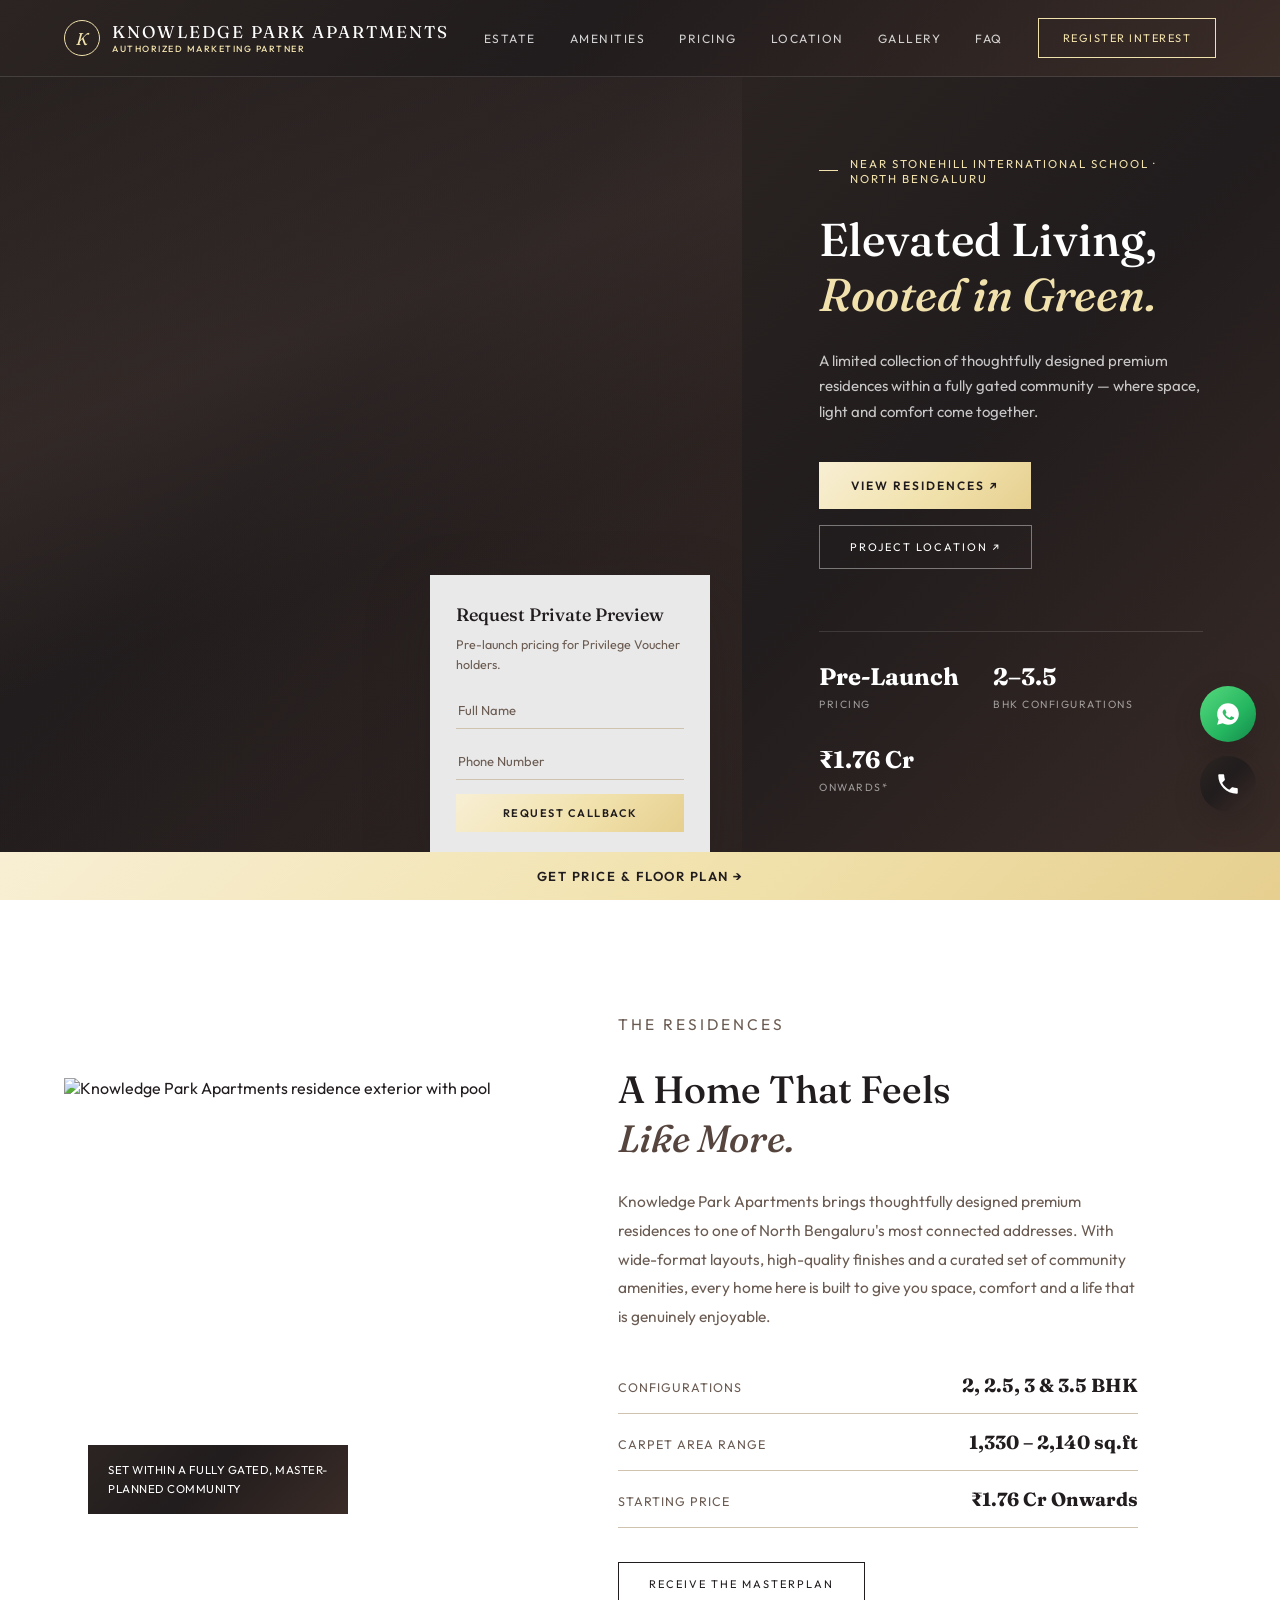
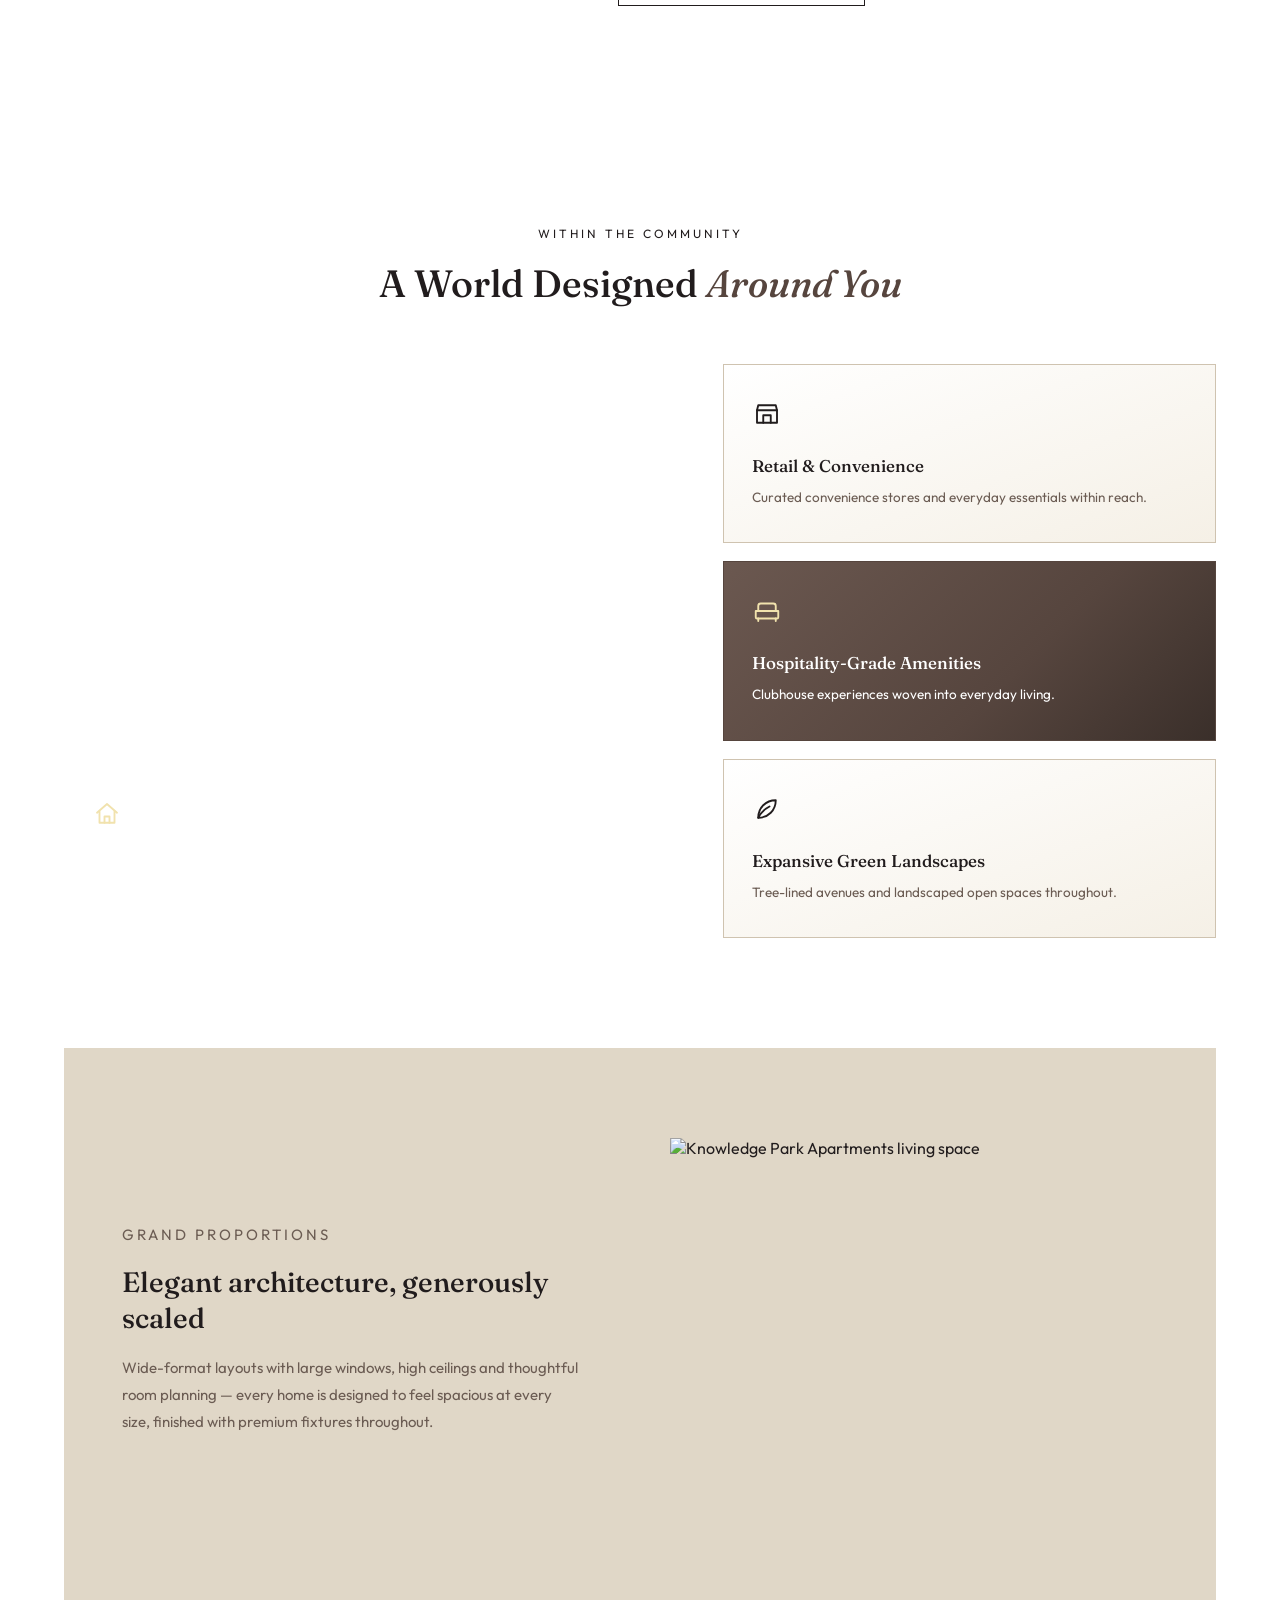
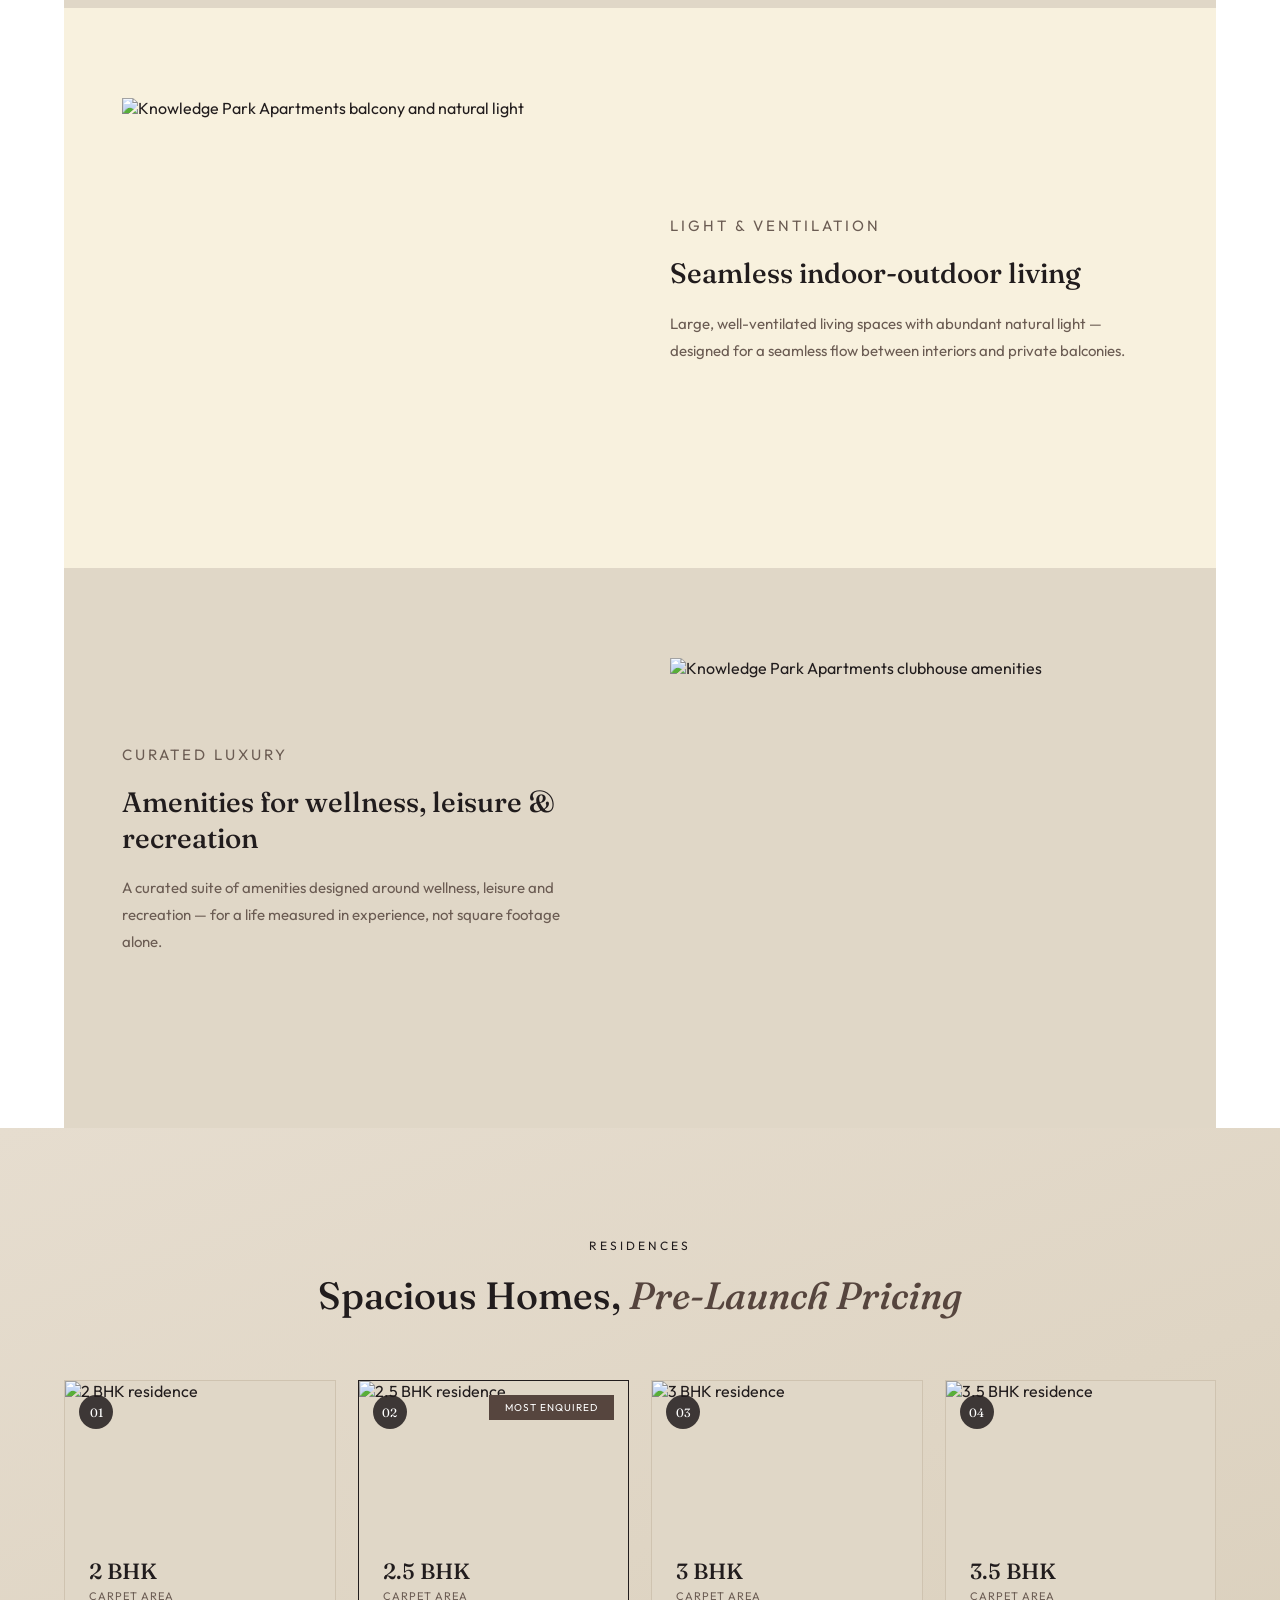
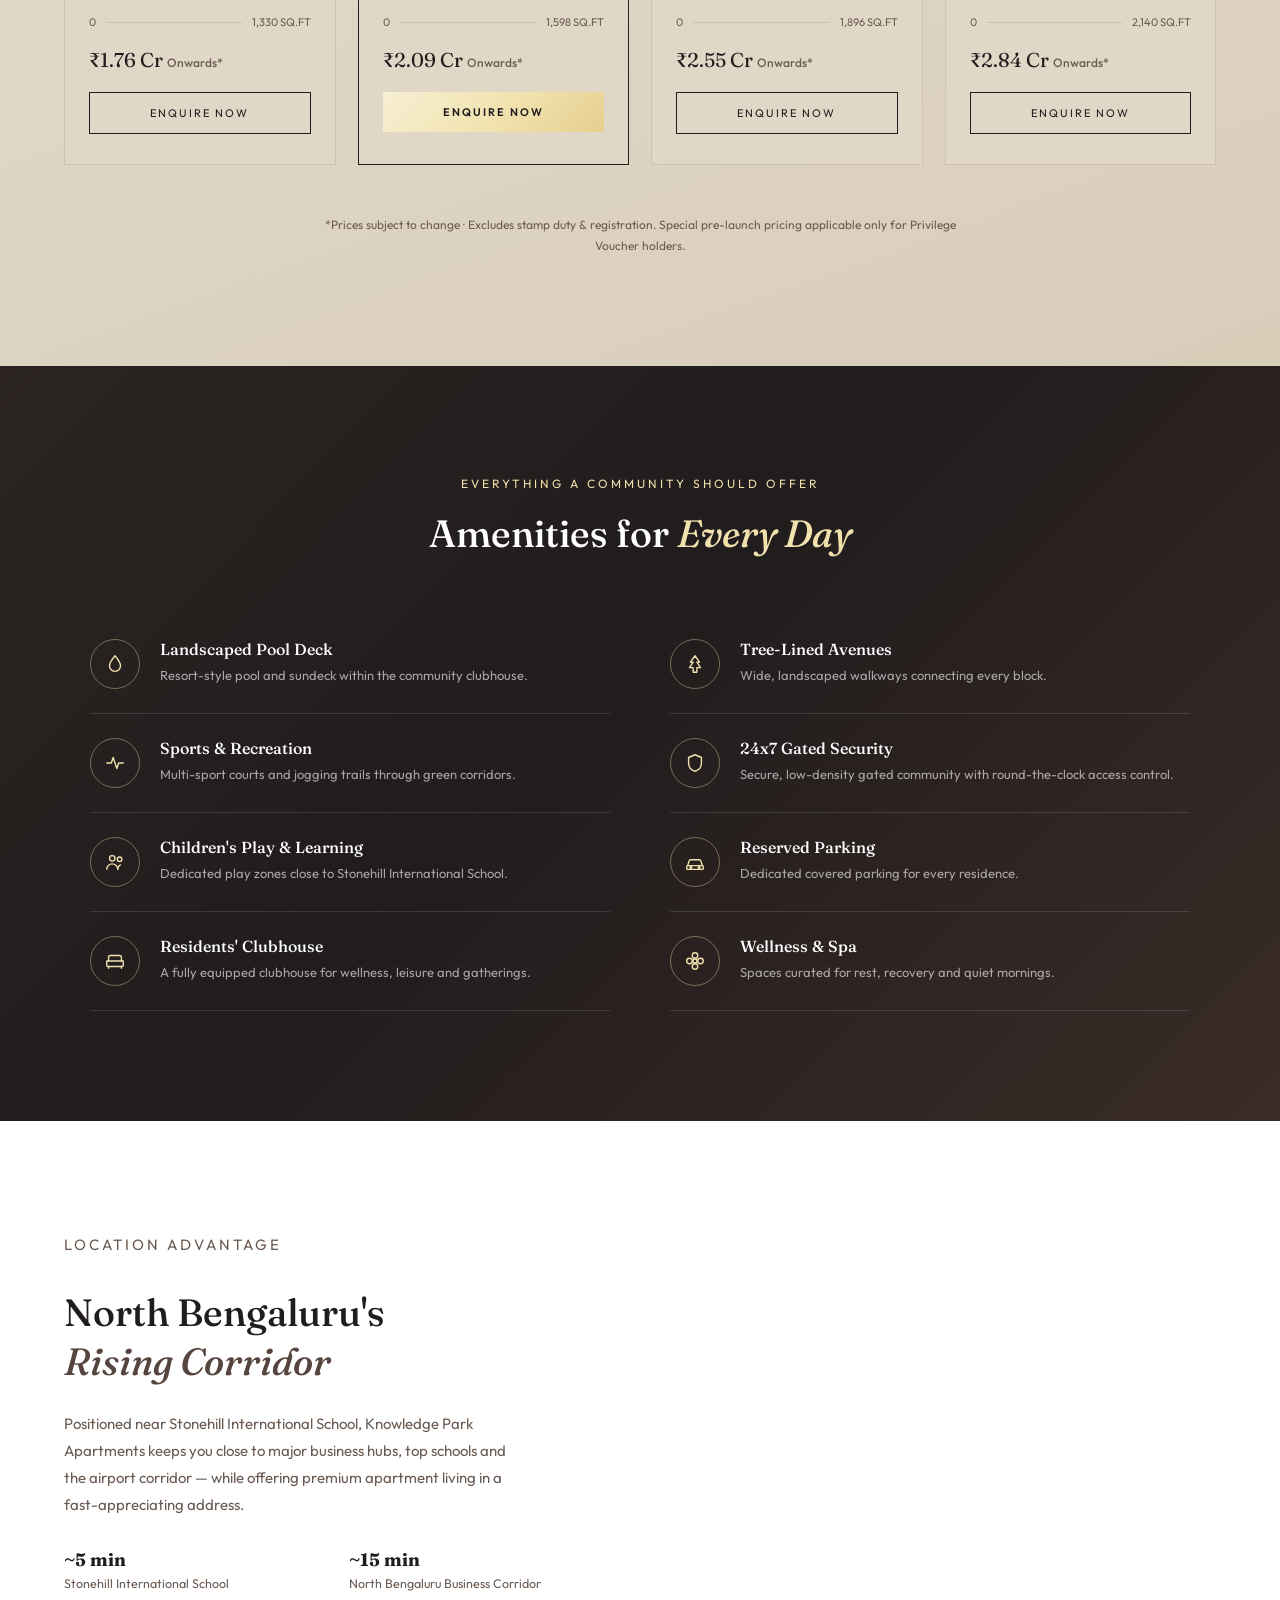
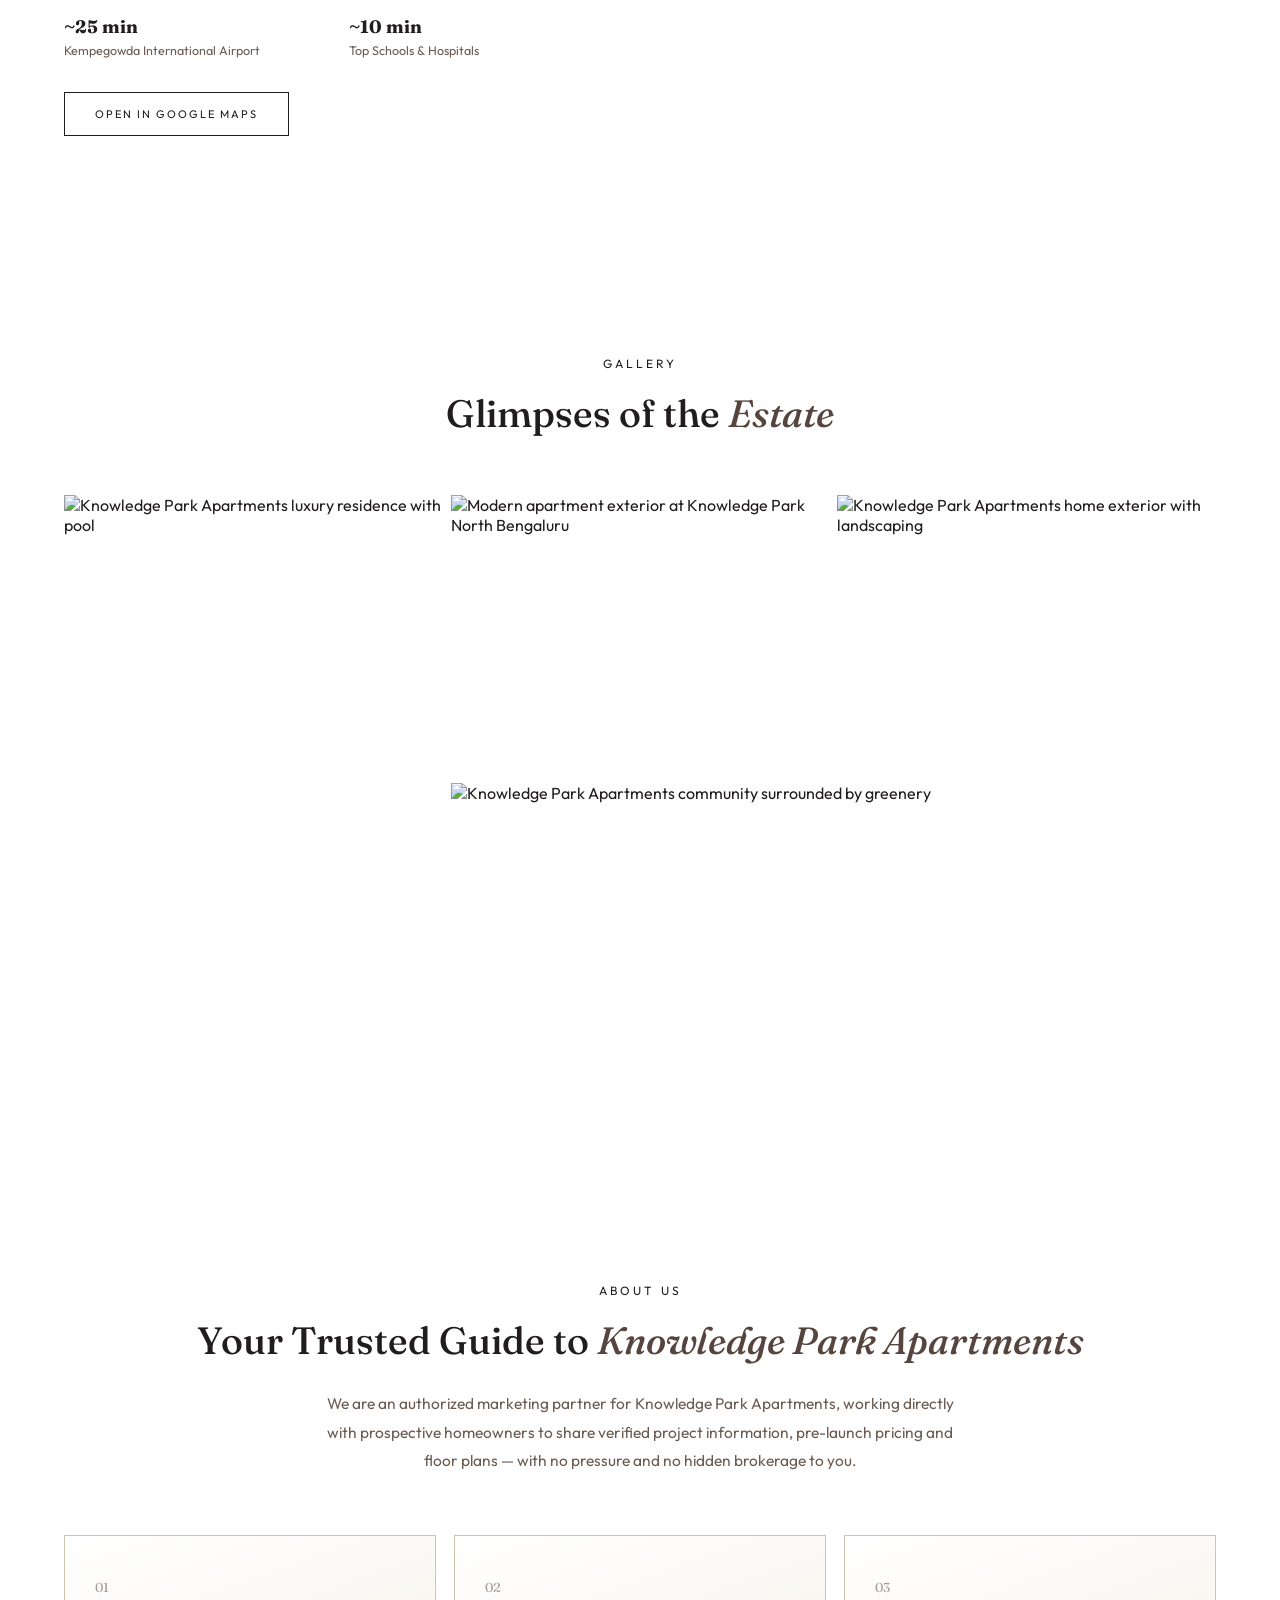
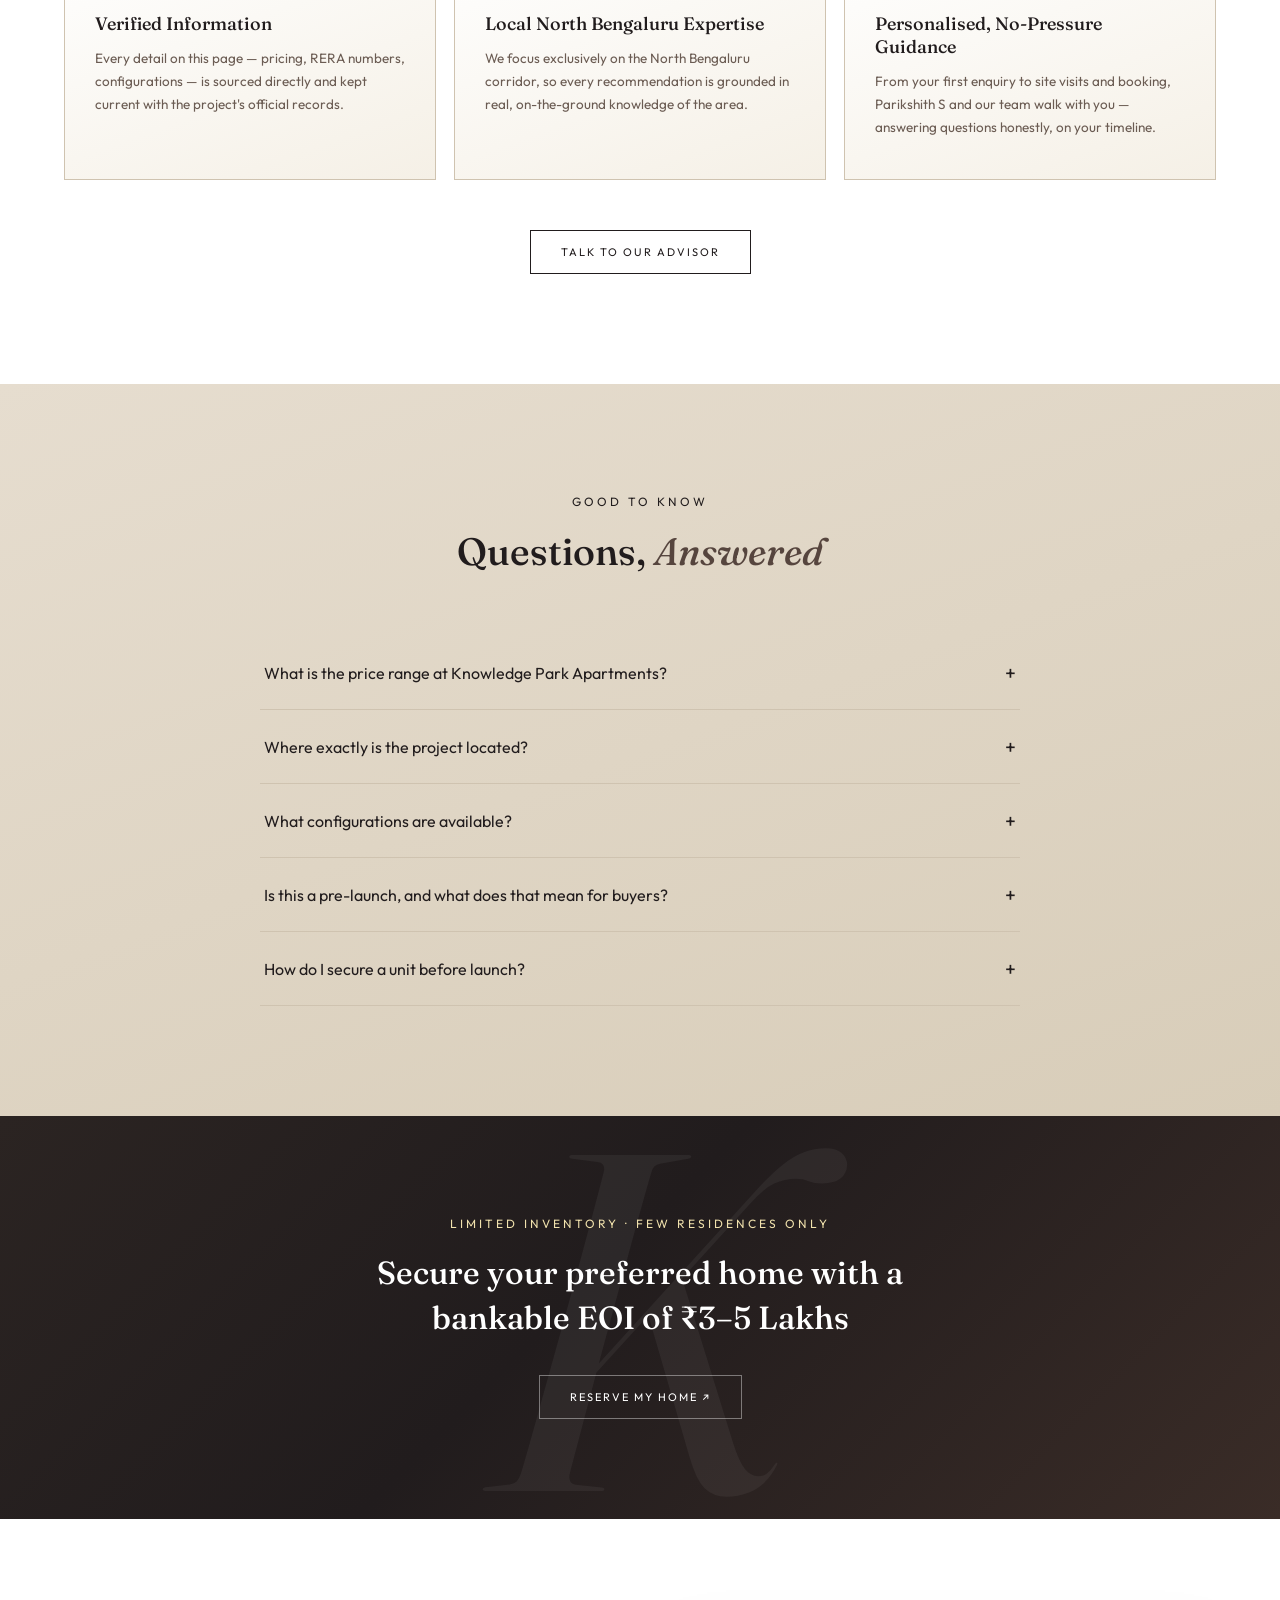
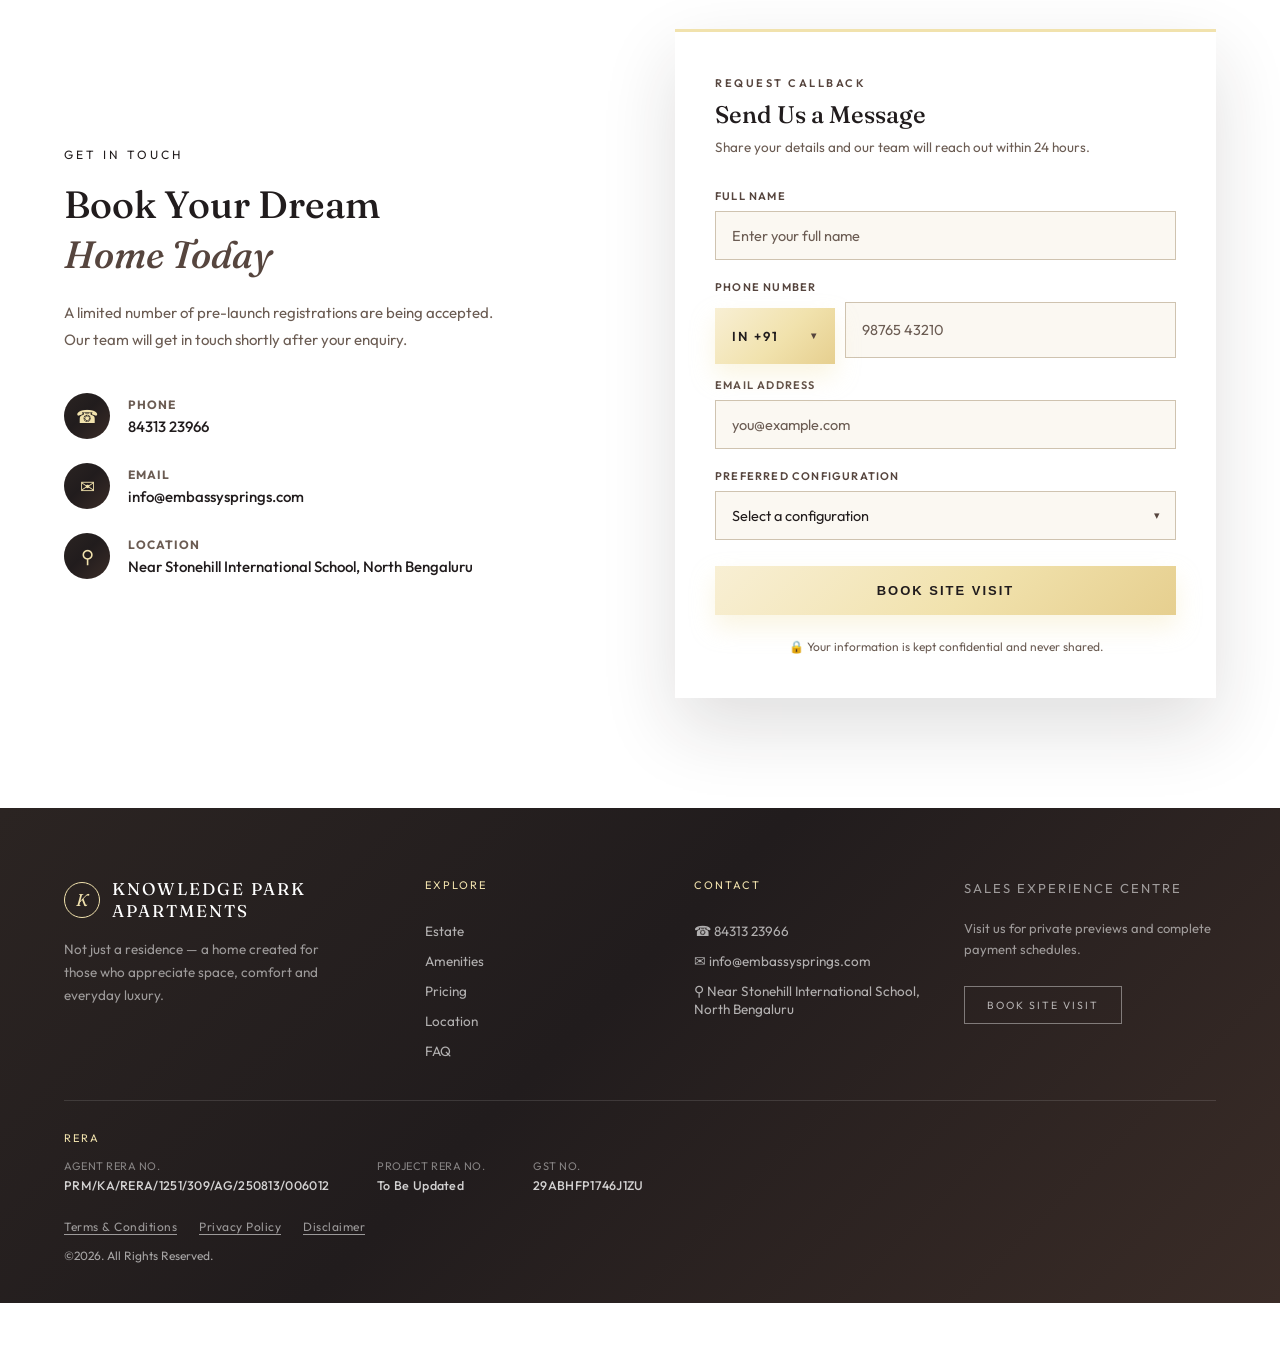
==== index.html @ 31dfbb0e "Initial commit" ====
<!DOCTYPE html>
<html lang="en">
<head>
<meta charset="UTF-8">
<meta name="viewport" content="width=device-width, initial-scale=1.0">
<title>Knowledge Park Apartments North Bengaluru | Pre-Launch 2, 2.5, 3 & 3.5 BHK Homes</title>
<meta name="description" content="Knowledge Park Apartments — Exclusive pre-launch residences in North Bengaluru near Stonehill International School. Spacious 2, 2.5, 3 & 3.5 BHK apartments with premium amenities. Register your interest today.">
<meta name="keywords" content="Knowledge Park Apartments, North Bengaluru apartments, luxury flats Bengaluru, pre-launch apartments North Bengaluru, 2 BHK North Bengaluru, 3 BHK North Bengaluru, Knowledge Park">
<meta name="robots" content="index, follow">
<meta name="author" content="Knowledge Park Apartments">
<link rel="canonical" href="https://knowledgeparkapartment.com/">

<!-- Open Graph -->
<meta property="og:type" content="website">
<meta property="og:title" content="Knowledge Park Apartments North Bengaluru | Pre-Launch 2, 2.5, 3 & 3.5 BHK Homes">
<meta property="og:description" content="Exclusive pre-launch residences in North Bengaluru near Stonehill International School. Premium 2, 2.5, 3 & 3.5 BHK apartments — limited inventory.">
<meta property="og:url" content="https://knowledgeparkapartment.com/">
<meta property="og:image" content="https://images.unsplash.com/photo-1600596542815-ffad4c1539a9?auto=format&fit=crop&w=1200&q=80">
<meta property="og:locale" content="en_IN">
<meta property="og:site_name" content="Knowledge Park Apartments">

<!-- Twitter -->
<meta name="twitter:card" content="summary_large_image">
<meta name="twitter:title" content="Knowledge Park Apartments North Bengaluru | Pre-Launch Homes">
<meta name="twitter:description" content="Premium 2, 2.5, 3 & 3.5 BHK apartments near Stonehill International School, North Bengaluru. Limited pre-launch inventory.">
<meta name="twitter:image" content="https://images.unsplash.com/photo-1600596542815-ffad4c1539a9?auto=format&fit=crop&w=1200&q=80">

<link rel="icon" type="image/svg+xml" href="data:image/svg+xml,%3Csvg xmlns='http://www.w3.org/2000/svg' viewBox='0 0 100 100'%3E%3Crect width='100' height='100' fill='%23211c1d'/%3E%3Ctext x='50' y='68' font-size='60' text-anchor='middle' fill='%23f1e2ad' font-family='Georgia,serif'%3EK%3C/text%3E%3C/svg%3E">

<link rel="stylesheet" href="style.css">
<link rel="preconnect" href="https://fonts.googleapis.com">
<link href="https://fonts.googleapis.com/css2?family=Fraunces:ital,opsz,wght@0,9..144,400;0,9..144,500;0,9..144,600;1,9..144,500;1,9..144,600&family=Outfit:wght@300;400;500;600&display=swap" rel="stylesheet">

<script type="application/ld+json">
{
  "@context": "https://schema.org",
  "@type": "RealEstateListing",
  "name": "Knowledge Park Apartments",
  "description": "Exclusive pre-launch residences in North Bengaluru near Stonehill International School, offering 2, 2.5, 3 and 3.5 BHK premium apartments.",
  "url": "https://knowledgeparkapartment.com/",
  "image": "https://images.unsplash.com/photo-1600596542815-ffad4c1539a9?auto=format&fit=crop&w=1200&q=80",
  "address": {
    "@type": "PostalAddress",
    "addressLocality": "North Bengaluru",
    "addressRegion": "Karnataka",
    "addressCountry": "IN"
  },
  "offers": {
    "@type": "AggregateOffer",
    "priceCurrency": "INR",
    "lowPrice": "17600000",
    "highPrice": "28400000",
    "offerCount": "4"
  }
}
</script>
</head>
<body>

  <div class="preloader" id="preloader">
    <span class="preloader-mark">K</span>
    <div class="preloader-bar"><span></span></div>
  </div>

  <header class="navbar">
    <div class="logo">
      <span class="logo-mark">K</span>
      <span class="logo-text">KNOWLEDGE PARK APARTMENTS<em>Authorized Marketing Partner</em></span>
    </div>
    <nav class="nav-links">
      <a href="#estate">Estate</a>
      <a href="#amenities">Amenities</a>
      <a href="#pricing">Pricing</a>
      <a href="#location">Location</a>
      <a href="#gallery">Gallery</a>
      <a href="#faq">FAQ</a>
    </nav>
    <a href="#enquire" class="nav-cta">Register Interest</a>
    <button class="nav-toggle" aria-label="Open menu">
      <span></span><span></span><span></span>
    </button>
  </header>

  <div class="nav-backdrop"></div>
  <nav class="mobile-nav">
    <a href="#estate">Estate</a>
    <a href="#amenities">Amenities</a>
    <a href="#pricing">Pricing</a>
    <a href="#location">Location</a>
    <a href="#gallery">Gallery</a>
    <a href="#faq">FAQ</a>
    <a href="#enquire" class="btn-gold">Register Interest</a>
  </nav>

  <section class="hero" id="home">
    <div class="hero-media">
      <img class="hero-photo" src="assets/lodha.png" alt="Knowledge Park Apartments residence" fetchpriority="high">
      <div class="hero-media-overlay"></div>
      <div class="hero-preview-card hero-reveal-item">
        <h4>Request Private Preview</h4>
        <p>Pre-launch pricing for Privilege Voucher holders.</p>
        <input type="text" placeholder="Full Name">
        <input type="tel" placeholder="Phone Number">
        <a href="#enquire" class="btn-gold-sm">Request Callback</a>
      </div>
    </div>
    <div class="hero-panel">
      <p class="eyebrow hero-reveal-item"><i class="eyebrow-dash"></i>Near Stonehill International School · North Bengaluru</p>
      <h1 class="hero-reveal-item">Elevated Living,<br><em>Rooted in Green.</em></h1>
      <p class="hero-sub hero-reveal-item">A limited collection of thoughtfully designed premium residences within a fully gated community — where space, light and comfort come together.</p>
      <div class="hero-btns hero-reveal-item">
        <a href="#pricing" class="btn-gold">View Residences ↗</a>
        <a href="#location" class="btn-outline-light">Project Location ↗</a>
      </div>
      <div class="hero-stats hero-reveal-item">
        <div><strong>Pre-Launch</strong><span>Pricing</span></div>
        <div><strong>2–3.5</strong><span>BHK Configurations</span></div>
        <div><strong>₹1.76 Cr</strong><span>Onwards*</span></div>
      </div>
    </div>
  </section>

  <section class="overview" id="estate">
    <div class="overview-media fade-up">
      <img src="https://images.unsplash.com/photo-1613977257363-707ba9348227?auto=format&fit=crop&w=800&q=80" alt="Knowledge Park Apartments residence exterior with pool" loading="lazy">
      <div class="overview-badge">Set within a fully gated, master-planned community</div>
    </div>
    <div class="overview-text">
      <p class="tag fade-up">THE RESIDENCES</p>
      <h2 class="fade-up">A Home That Feels<br><em>Like More.</em></h2>
      <p class="fade-up">Knowledge Park Apartments brings thoughtfully designed premium residences to one of North Bengaluru's most connected addresses. With wide-format layouts, high-quality finishes and a curated set of community amenities, every home here is built to give you space, comfort and a life that is genuinely enjoyable.</p>
      <div class="spec-rows fade-up">
        <div class="spec-row"><span>Configurations</span><strong>2, 2.5, 3 &amp; 3.5 BHK</strong></div>
        <div class="spec-row"><span>Carpet Area Range</span><strong>1,330 – 2,140 sq.ft</strong></div>
        <div class="spec-row"><span>Starting Price</span><strong>₹1.76 Cr Onwards</strong></div>
      </div>
      <a href="#enquire" class="btn-outline fade-up">Receive the Masterplan</a>
    </div>
  </section>

  <section class="township">
    <p class="tag center fade-up">WITHIN THE COMMUNITY</p>
    <h2 class="center fade-up">A World Designed <em>Around You</em></h2>
    <div class="township-grid">
      <div class="township-card feature fade-up" style="background-image:url('https://images.unsplash.com/photo-1600596542815-ffad4c1539a9?auto=format&fit=crop&w=800&q=80')">
        <div class="township-feature-overlay"></div>
        <svg class="t-icon" viewBox="0 0 24 24"><path d="M4 11L12 4l8 7"/><path d="M6 10v9h12v-9"/><path d="M10 19v-5h4v5"/></svg>
        <h3>Premium Residences</h3>
        <p>2, 2.5, 3 &amp; 3.5 BHK homes across a low-density, gated community.</p>
      </div>
      <div class="township-card fade-up">
        <svg class="t-icon" viewBox="0 0 24 24"><path d="M4 9l1-4h14l1 4"/><path d="M4 9h16v10H4z"/><path d="M9 19v-6h6v6"/></svg>
        <h3>Retail &amp; Convenience</h3>
        <p>Curated convenience stores and everyday essentials within reach.</p>
      </div>
      <div class="township-card highlighted fade-up">
        <svg class="t-icon" viewBox="0 0 24 24"><path d="M5 12V8a2 2 0 0 1 2-2h10a2 2 0 0 1 2 2v4"/><path d="M3 12h18v5a1 1 0 0 1-1 1H4a1 1 0 0 1-1-1v-5z"/><path d="M5 18v2M19 18v2"/></svg>
        <h3>Hospitality-Grade Amenities</h3>
        <p>Clubhouse experiences woven into everyday living.</p>
      </div>
      <div class="township-card fade-up">
        <svg class="t-icon" viewBox="0 0 24 24"><path d="M5 19c8 0 14-6 14-14-8 0-14 6-14 14z"/><path d="M5 19c2-4 5-7 9-9"/></svg>
        <h3>Expansive Green Landscapes</h3>
        <p>Tree-lined avenues and landscaped open spaces throughout.</p>
      </div>
    </div>
  </section>

  <section class="features">
    <div class="feature-row fade-up">
      <div class="feature-text">
        <p class="tag">GRAND PROPORTIONS</p>
        <h3>Elegant architecture, generously scaled</h3>
        <p>Wide-format layouts with large windows, high ceilings and thoughtful room planning — every home is designed to feel spacious at every size, finished with premium fixtures throughout.</p>
      </div>
      <div class="feature-media"><img src="https://images.unsplash.com/photo-1600596542815-ffad4c1539a9?auto=format&fit=crop&w=800&q=80" alt="Knowledge Park Apartments living space" loading="lazy"></div>
    </div>
    <div class="feature-row reverse fade-up">
      <div class="feature-text">
        <p class="tag">LIGHT &amp; VENTILATION</p>
        <h3>Seamless indoor-outdoor living</h3>
        <p>Large, well-ventilated living spaces with abundant natural light — designed for a seamless flow between interiors and private balconies.</p>
      </div>
      <div class="feature-media"><img src="https://images.unsplash.com/photo-1564013799919-ab600027ffc6?auto=format&fit=crop&w=800&q=80" alt="Knowledge Park Apartments balcony and natural light" loading="lazy"></div>
    </div>
    <div class="feature-row fade-up">
      <div class="feature-text">
        <p class="tag">CURATED LUXURY</p>
        <h3>Amenities for wellness, leisure &amp; recreation</h3>
        <p>A curated suite of amenities designed around wellness, leisure and recreation — for a life measured in experience, not square footage alone.</p>
      </div>
      <div class="feature-media"><img src="https://images.unsplash.com/photo-1600585154340-be6161a56a0c?auto=format&fit=crop&w=800&q=80" alt="Knowledge Park Apartments clubhouse amenities" loading="lazy"></div>
    </div>
  </section>

  <section class="pricing" id="pricing">
    <p class="tag center fade-up">RESIDENCES</p>
    <h2 class="center fade-up">Spacious Homes, <em>Pre-Launch Pricing</em></h2>
    <div class="price-grid">
      <div class="price-card fade-up">
        <div class="price-card-media">
          <img src="https://images.unsplash.com/photo-1613977257363-707ba9348227?auto=format&fit=crop&w=700&q=80" alt="2 BHK residence" loading="lazy">
          <span class="price-card-badge">01</span>
        </div>
        <div class="price-card-body">
          <h3>2 BHK</h3>
          <p class="psize-label">Carpet Area</p>
          <div class="size-bar"><span>0</span><i></i><span>1,330 SQ.FT</span></div>
          <p class="pprice">₹1.76 Cr <em>Onwards*</em></p>
          <a href="#enquire" class="btn-outline">Enquire Now</a>
        </div>
      </div>
      <div class="price-card featured fade-up">
        <span class="ribbon">Most Enquired</span>
        <div class="price-card-media">
          <img src="https://images.unsplash.com/photo-1600596542815-ffad4c1539a9?auto=format&fit=crop&w=700&q=80" alt="2.5 BHK residence" loading="lazy">
          <span class="price-card-badge">02</span>
        </div>
        <div class="price-card-body">
          <h3>2.5 BHK</h3>
          <p class="psize-label">Carpet Area</p>
          <div class="size-bar"><span>0</span><i></i><span>1,598 SQ.FT</span></div>
          <p class="pprice">₹2.09 Cr <em>Onwards*</em></p>
          <a href="#enquire" class="btn-gold">Enquire Now</a>
        </div>
      </div>
      <div class="price-card fade-up">
        <div class="price-card-media">
          <img src="https://images.unsplash.com/photo-1564013799919-ab600027ffc6?auto=format&fit=crop&w=700&q=80" alt="3 BHK residence" loading="lazy">
          <span class="price-card-badge">03</span>
        </div>
        <div class="price-card-body">
          <h3>3 BHK</h3>
          <p class="psize-label">Carpet Area</p>
          <div class="size-bar"><span>0</span><i></i><span>1,896 SQ.FT</span></div>
          <p class="pprice">₹2.55 Cr <em>Onwards*</em></p>
          <a href="#enquire" class="btn-outline">Enquire Now</a>
        </div>
      </div>
      <div class="price-card fade-up">
        <div class="price-card-media">
          <img src="https://images.unsplash.com/photo-1600585154340-be6161a56a0c?auto=format&fit=crop&w=700&q=80" alt="3.5 BHK residence" loading="lazy">
          <span class="price-card-badge">04</span>
        </div>
        <div class="price-card-body">
          <h3>3.5 BHK</h3>
          <p class="psize-label">Carpet Area</p>
          <div class="size-bar"><span>0</span><i></i><span>2,140 SQ.FT</span></div>
          <p class="pprice">₹2.84 Cr <em>Onwards*</em></p>
          <a href="#enquire" class="btn-outline">Enquire Now</a>
        </div>
      </div>
    </div>
    <p class="price-note center fade-up">*Prices subject to change · Excludes stamp duty &amp; registration. Special pre-launch pricing applicable only for Privilege Voucher holders.</p>
  </section>

  <section class="amenities" id="amenities">
    <p class="tag center fade-up">EVERYTHING A COMMUNITY SHOULD OFFER</p>
    <h2 class="center fade-up">Amenities for <em>Every Day</em></h2>
    <div class="amenities-list">
      <div class="amenity-item fade-up">
        <span class="a-icon-wrap"><svg class="a-icon" viewBox="0 0 24 24"><path d="M12 3s6 7 6 11a6 6 0 0 1-12 0c0-4 6-11 6-11z"/></svg></span>
        <div><h3>Landscaped Pool Deck</h3><p>Resort-style pool and sundeck within the community clubhouse.</p></div>
      </div>
      <div class="amenity-item fade-up">
        <span class="a-icon-wrap"><svg class="a-icon" viewBox="0 0 24 24"><path d="M12 3l5 7h-3l4 6h-4v5h-4v-5H6l4-6H7z"/></svg></span>
        <div><h3>Tree-Lined Avenues</h3><p>Wide, landscaped walkways connecting every block.</p></div>
      </div>
      <div class="amenity-item fade-up">
        <span class="a-icon-wrap"><svg class="a-icon" viewBox="0 0 24 24"><polyline points="3,12 8,12 10,6 14,18 16,12 21,12"/></svg></span>
        <div><h3>Sports &amp; Recreation</h3><p>Multi-sport courts and jogging trails through green corridors.</p></div>
      </div>
      <div class="amenity-item fade-up">
        <span class="a-icon-wrap"><svg class="a-icon" viewBox="0 0 24 24"><path d="M12 3l7 3v6c0 5-3.5 8-7 9-3.5-1-7-4-7-9V6l7-3z"/></svg></span>
        <div><h3>24x7 Gated Security</h3><p>Secure, low-density gated community with round-the-clock access control.</p></div>
      </div>
      <div class="amenity-item fade-up">
        <span class="a-icon-wrap"><svg class="a-icon" viewBox="0 0 24 24"><circle cx="9" cy="8" r="3"/><path d="M3 20c0-3.3 2.7-6 6-6s6 2.7 6 6"/><circle cx="17" cy="9" r="2.5"/><path d="M15 20c0-2.2 1-4 3-4.8"/></svg></span>
        <div><h3>Children's Play &amp; Learning</h3><p>Dedicated play zones close to Stonehill International School.</p></div>
      </div>
      <div class="amenity-item fade-up">
        <span class="a-icon-wrap"><svg class="a-icon" viewBox="0 0 24 24"><path d="M4 16l1.5-5a2 2 0 0 1 2-1.5h9a2 2 0 0 1 2 1.5L20 16"/><rect x="3" y="16" width="18" height="4" rx="1"/><circle cx="7.5" cy="18" r="1"/><circle cx="16.5" cy="18" r="1"/></svg></span>
        <div><h3>Reserved Parking</h3><p>Dedicated covered parking for every residence.</p></div>
      </div>
      <div class="amenity-item fade-up">
        <span class="a-icon-wrap"><svg class="a-icon" viewBox="0 0 24 24"><path d="M5 12V8a2 2 0 0 1 2-2h10a2 2 0 0 1 2 2v4"/><path d="M3 12h18v5a1 1 0 0 1-1 1H4a1 1 0 0 1-1-1v-5z"/><path d="M5 18v2M19 18v2"/></svg></span>
        <div><h3>Residents' Clubhouse</h3><p>A fully equipped clubhouse for wellness, leisure and gatherings.</p></div>
      </div>
      <div class="amenity-item fade-up">
        <span class="a-icon-wrap"><svg class="a-icon" viewBox="0 0 24 24"><circle cx="12" cy="12" r="2.2"/><path d="M12 3a3 3 0 0 1 0 6 3 3 0 0 1 0-6zM12 15a3 3 0 0 1 0 6 3 3 0 0 1 0-6zM3 12a3 3 0 0 1 6 0 3 3 0 0 1-6 0zM15 12a3 3 0 0 1 6 0 3 3 0 0 1-6 0z"/></svg></span>
        <div><h3>Wellness &amp; Spa</h3><p>Spaces curated for rest, recovery and quiet mornings.</p></div>
      </div>
    </div>
  </section>

  <section class="location" id="location">
    <div class="location-text">
      <p class="tag fade-up">LOCATION ADVANTAGE</p>
      <h2 class="fade-up">North Bengaluru's<br><em>Rising Corridor</em></h2>
      <p class="fade-up">Positioned near Stonehill International School, Knowledge Park Apartments keeps you close to major business hubs, top schools and the airport corridor — while offering premium apartment living in a fast-appreciating address.</p>
      <div class="loc-list fade-up">
        <div><strong>~5 min</strong><span>Stonehill International School</span></div>
        <div><strong>~15 min</strong><span>North Bengaluru Business Corridor</span></div>
        <div><strong>~25 min</strong><span>Kempegowda International Airport</span></div>
        <div><strong>~10 min</strong><span>Top Schools &amp; Hospitals</span></div>
      </div>
      <a href="https://maps.app.goo.gl/EhXwpgSbokN5ttFFA?g_st=iw" target="_blank" rel="noopener" class="btn-outline fade-up">Open in Google Maps</a>
    </div>
    <div class="location-map fade-up">
      <iframe src="https://maps.google.com/maps?q=Stonehill%20International%20School%20Bengaluru&t=&z=13&ie=UTF8&iwloc=&output=embed" loading="lazy" referrerpolicy="no-referrer-when-downgrade"></iframe>
    </div>
  </section>

  <section class="gallery" id="gallery">
    <p class="tag center fade-up">GALLERY</p>
    <h2 class="center fade-up">Glimpses of the <em>Estate</em></h2>
    <div class="gallery-grid">
      <div class="g-item g-tall fade-up"><img src="https://images.unsplash.com/photo-1613977257363-707ba9348227?auto=format&fit=crop&w=900&q=80" alt="Knowledge Park Apartments luxury residence with pool" loading="lazy"></div>
      <div class="g-item fade-up"><img src="https://images.unsplash.com/photo-1600596542815-ffad4c1539a9?auto=format&fit=crop&w=900&q=80" alt="Modern apartment exterior at Knowledge Park North Bengaluru" loading="lazy"></div>
      <div class="g-item fade-up"><img src="https://images.unsplash.com/photo-1564013799919-ab600027ffc6?auto=format&fit=crop&w=900&q=80" alt="Knowledge Park Apartments home exterior with landscaping" loading="lazy"></div>
      <div class="g-item g-wide fade-up"><img src="https://images.unsplash.com/photo-1600585154340-be6161a56a0c?auto=format&fit=crop&w=1200&q=80" alt="Knowledge Park Apartments community surrounded by greenery" loading="lazy"></div>
    </div>
  </section>

  <section class="about" id="about">
    <p class="tag center fade-up">ABOUT US</p>
    <h2 class="center fade-up">Your Trusted Guide to <em>Knowledge Park Apartments</em></h2>
    <p class="about-lead center fade-up">We are an authorized marketing partner for Knowledge Park Apartments, working directly with prospective homeowners to share verified project information, pre-launch pricing and floor plans — with no pressure and no hidden brokerage to you.</p>
    <div class="about-grid">
      <div class="about-card fade-up">
        <span class="hnum">01</span>
        <h3>Verified Information</h3>
        <p>Every detail on this page — pricing, RERA numbers, configurations — is sourced directly and kept current with the project's official records.</p>
      </div>
      <div class="about-card fade-up">
        <span class="hnum">02</span>
        <h3>Local North Bengaluru Expertise</h3>
        <p>We focus exclusively on the North Bengaluru corridor, so every recommendation is grounded in real, on-the-ground knowledge of the area.</p>
      </div>
      <div class="about-card fade-up">
        <span class="hnum">03</span>
        <h3>Personalised, No-Pressure Guidance</h3>
        <p>From your first enquiry to site visits and booking, Parikshith S and our team walk with you — answering questions honestly, on your timeline.</p>
      </div>
    </div>
    <a href="#enquire" class="btn-outline center fade-up about-cta">Talk to Our Advisor</a>
  </section>

  <section class="faq" id="faq">
    <p class="tag center fade-up">GOOD TO KNOW</p>
    <h2 class="center fade-up">Questions, <em>Answered</em></h2>
    <div class="accordion">
      <div class="acc-item fade-up">
        <button class="acc-head">What is the price range at Knowledge Park Apartments? <span>+</span></button>
        <div class="acc-body"><p>Homes start from ₹1.76 Cr for a 2 BHK and go up to ₹2.84 Cr for a 3.5 BHK. Final pricing depends on configuration, floor and view — register your interest for the current pre-launch price sheet.</p></div>
      </div>
      <div class="acc-item fade-up">
        <button class="acc-head">Where exactly is the project located? <span>+</span></button>
        <div class="acc-body"><p>Knowledge Park Apartments is located in North Bengaluru, near Stonehill International School — well connected to major business hubs, schools and the airport corridor.</p></div>
      </div>
      <div class="acc-item fade-up">
        <button class="acc-head">What configurations are available? <span>+</span></button>
        <div class="acc-body"><p>2 BHK, 2.5 BHK, 3 BHK and 3.5 BHK homes ranging from approx. 1,330 to 2,140 sq.ft carpet area, designed for space, light and comfort.</p></div>
      </div>
      <div class="acc-item fade-up">
        <button class="acc-head">Is this a pre-launch, and what does that mean for buyers? <span>+</span></button>
        <div class="acc-body"><p>Yes, the project is currently in pre-launch. Early registrants get priority access to inventory and introductory pricing ahead of the public launch, with no obligation to purchase.</p></div>
      </div>
      <div class="acc-item fade-up">
        <button class="acc-head">How do I secure a unit before launch? <span>+</span></button>
        <div class="acc-body"><p>A bankable Expression of Interest (EOI) of ₹3 Lakhs for 2/2.5 BHK or ₹5 Lakhs for 3/3.5 BHK reserves your preferred unit ahead of the official launch.</p></div>
      </div>
    </div>
  </section>

  <section class="brand-band">
    <span class="brand-monogram">K</span>
    <div class="brand-band-content fade-up">
      <p class="tag-light">LIMITED INVENTORY · FEW RESIDENCES ONLY</p>
      <h2>Secure your preferred home with a<br>bankable EOI of ₹3–5 Lakhs</h2>
      <a href="#enquire" class="btn-outline-light">Reserve My Home ↗</a>
    </div>
  </section>

  <section class="enquire" id="enquire">
    <div class="enquire-info fade-up">
      <p class="tag">GET IN TOUCH</p>
      <h2>Book Your Dream<br><em>Home Today</em></h2>
      <p class="enquire-lead">A limited number of pre-launch registrations are being accepted. Our team will get in touch shortly after your enquiry.</p>
      <div class="contact-items">
        <div class="contact-item">
          <span class="c-icon">☎</span>
          <div><strong>Phone</strong><a href="tel:8431323966">84313 23966</a></div>
        </div>
        <div class="contact-item">
          <span class="c-icon">✉</span>
          <div><strong>Email</strong><a href="mailto:info@embassysprings.com">info@embassysprings.com</a></div>
        </div>
        <div class="contact-item">
          <span class="c-icon">⚲</span>
          <div><strong>Location</strong><span>Near Stonehill International School, North Bengaluru</span></div>
        </div>
      </div>
    </div>
    <div class="enquire-form-card fade-up">
      <p class="form-kicker">Request Callback</p>
      <h3 class="form-title">Send Us a Message</h3>
      <p class="form-subtitle">Share your details and our team will reach out within 24 hours.</p>
      <form class="enquiry-form" onsubmit="return false;">
        <div class="field-group">
          <label for="fullName">Full Name</label>
          <input id="fullName" type="text" placeholder="Enter your full name" required>
        </div>
        <div class="field-group">
          <label for="phoneNumber">Phone Number</label>
          <div class="phone-row">
            <div class="cc-select" id="ccSelect">
              <button type="button" class="cc-trigger" aria-haspopup="listbox" aria-expanded="false">
                <span class="cc-trigger-text">IN +91</span>
                <span class="cc-arrow">▾</span>
              </button>
              <input type="hidden" name="country_code" id="ccValue" value="+91">
              <div class="cc-dropdown">
                <input type="text" class="cc-search" placeholder="Search country or code…" autocomplete="off">
                <ul class="cc-list" role="listbox"></ul>
              </div>
            </div>
            <input id="phoneNumber" type="tel" placeholder="98765 43210" required>
          </div>
        </div>
        <div class="field-group">
          <label for="emailAddress">Email Address</label>
          <input id="emailAddress" type="email" placeholder="you@example.com" required>
        </div>
        <div class="field-group">
          <label for="configuration">Preferred Configuration</label>
          <div class="select-wrap">
            <select id="configuration">
              <option value="">Select a configuration</option>
              <option>2 BHK — From ₹1.76 Cr</option>
              <option>2.5 BHK — From ₹2.09 Cr</option>
              <option>3 BHK — From ₹2.55 Cr</option>
              <option>3.5 BHK — From ₹2.84 Cr</option>
              <option>Not Decided Yet</option>
            </select>
          </div>
        </div>
        <button type="submit">Book Site Visit</button>
        <p class="form-privacy">🔒 Your information is kept confidential and never shared.</p>
      </form>
    </div>
  </section>

  <footer>
    <div class="footer-grid">
      <div class="footer-brand">
        <div class="logo">
          <span class="logo-mark">K</span>
          <span class="logo-text">KNOWLEDGE PARK APARTMENTS</span>
        </div>
        <p>Not just a residence — a home created for those who appreciate space, comfort and everyday luxury.</p>
      </div>
      <div class="footer-col">
        <p class="footer-heading">Explore</p>
        <a href="#estate">Estate</a>
        <a href="#amenities">Amenities</a>
        <a href="#pricing">Pricing</a>
        <a href="#location">Location</a>
        <a href="#faq">FAQ</a>
      </div>
      <div class="footer-col">
        <p class="footer-heading">Contact</p>
        <a href="tel:8431323966">☎ 84313 23966</a>
        <a href="mailto:info@embassysprings.com">✉ info@embassysprings.com</a>
        <span>⚲ Near Stonehill International School, North Bengaluru</span>
      </div>
      <div class="footer-col sales-box">
        <p class="footer-heading">Sales Experience Centre</p>
        <p>Visit us for private previews and complete payment schedules.</p>
        <a href="#enquire" class="btn-outline-light">Book Site Visit</a>
      </div>
    </div>
    <div class="rera-block">
      <p class="rera-tag">RERA</p>
      <div class="rera-grid">
        <div><span>Agent RERA No.</span><strong>PRM/KA/RERA/1251/309/AG/250813/006012</strong></div>
        <div><span>Project RERA No.</span><strong>To Be Updated</strong></div>
        <div><span>GST No.</span><strong>29ABHFP1746J1ZU</strong></div>
      </div>
    </div>
    <div class="legal-links">
      <a href="terms.html">Terms &amp; Conditions</a>
      <a href="privacy.html">Privacy Policy</a>
      <a href="disclaimer.html">Disclaimer</a>
    </div>
    <p class="copy">©2026. All Rights Reserved.</p>
  </footer>

  <div class="floating-actions">
    <a href="https://wa.me/918431323966" target="_blank" rel="noopener" class="floating-btn whatsapp" aria-label="Chat on WhatsApp">
      <svg viewBox="0 0 24 24" fill="currentColor"><path d="M12 2C6.48 2 2 6.48 2 12c0 1.85.5 3.58 1.38 5.07L2 22l5.07-1.35A9.94 9.94 0 0 0 12 22c5.52 0 10-4.48 10-10S17.52 2 12 2zm5.2 14.2c-.22.6-1.3 1.15-1.78 1.2-.46.05-.9.22-3.02-.63-2.55-1.05-4.2-3.65-4.32-3.82-.13-.17-1.03-1.37-1.03-2.62 0-1.24.65-1.85.88-2.1.22-.25.5-.3.66-.3.17 0 .33 0 .48.01.15.01.36-.06.56.43.22.53.73 1.83.8 1.96.06.14.1.3.02.48-.09.18-.13.3-.26.46-.13.16-.28.35-.4.47-.13.13-.27.28-.12.55.15.27.68 1.12 1.46 1.82 1 .9 1.85 1.18 2.12 1.31.27.13.43.11.6-.07.16-.18.68-.79.86-1.06.18-.27.36-.22.6-.13.24.09 1.53.72 1.79.85.27.13.45.2.51.3.07.12.07.68-.15 1.29z"/></svg>
    </a>
    <a href="tel:8431323966" class="floating-btn call" aria-label="Call Knowledge Park Apartments">
      <svg viewBox="0 0 24 24" fill="currentColor"><path d="M6.6 10.8c1.4 2.8 3.8 5.1 6.6 6.6l2.2-2.2c.3-.3.7-.4 1-.2 1.1.4 2.3.6 3.6.6.6 0 1 .4 1 1V20c0 .6-.4 1-1 1C10.6 21 3 13.4 3 4c0-.6.4-1 1-1h3.5c.6 0 1 .4 1 1 0 1.3.2 2.5.6 3.6.1.3 0 .7-.2 1L6.6 10.8z"/></svg>
    </a>
  </div>

  <a href="#enquire" class="sticky-cta">Get Price &amp; Floor Plan →</a>

  <script src="script.js"></script>
</body>
</html>
---- style.css ----
:root {
  --forest: #211c1d;
  --forest-soft: #56453e;
  --forest-line: rgba(255,255,255,0.12);
  --charcoal: #211c1d;
  --charcoal-soft: #56453e;
  --cream: #e0d7c7;
  --cream-dim: #d8cdb9;
  --mustard: #f1e2ad;
  --mustard-dim: #56453e;
  --lavender: #56453e;
  --lavender-dim: #211c1d;
  --muted: #6b5c53;
  --border: #cfc3b0;
  --lavender-wash: #f8f1de;
  --grad-dark: linear-gradient(135deg, #2b2422 0%, #211c1d 45%, #3a2c27 100%);
  --grad-puce: linear-gradient(135deg, #6b5850 0%, #56453e 60%, #3a2f2a 100%);
  --grad-gold: linear-gradient(135deg, #f8efd4 0%, #f1e2ad 55%, #e6cf8f 100%);
  --grad-light: linear-gradient(160deg, #e6ddcf 0%, #d8cdb9 100%);
  --grad-card: linear-gradient(160deg, #ffffff 0%, #f5f0e6 100%);
  --r-sm: 0;
  --r-md: 0;
  --r-lg: 0;
  --r-pill: 0;
}

* { margin: 0; padding: 0; box-sizing: border-box; }
html { scroll-behavior: smooth; }

body {
  font-family: 'Outfit', sans-serif;
  background: var(--grad-light);
  background-attachment: fixed;
  color: var(--charcoal);
  overflow-x: hidden;
  padding-bottom: 56px;
}

h1, h2, h3, h4 { font-family: 'Fraunces', serif; font-weight: 500; }
em { font-style: italic; font-weight: 500; color: var(--forest-soft); }
.hero-panel em, .amenities em { color: var(--mustard); }
a { color: inherit; text-decoration: none; }
ul { list-style: none; }
img { max-width: 100%; display: block; }

/* Fade-up scroll animation */
.fade-up {
  opacity: 0;
  transform: translateY(28px);
  transition: opacity 0.9s cubic-bezier(.2,.6,.2,1), transform 0.9s cubic-bezier(.2,.6,.2,1);
}
.fade-up.visible { opacity: 1; transform: translateY(0); }

/* Hero load-in reveal (orchestrated by preloader, not scroll) */
.hero-reveal-item {
  opacity: 0;
  transform: translateY(22px);
  transition: opacity 0.85s cubic-bezier(.2,.6,.2,1), transform 0.85s cubic-bezier(.2,.6,.2,1);
}
.hero-reveal-item.visible { opacity: 1; transform: translateY(0); }

/* Preloader */
.preloader {
  position: fixed;
  inset: 0;
  z-index: 999;
  display: flex;
  flex-direction: column;
  align-items: center;
  justify-content: center;
  gap: 22px;
  background: var(--grad-dark);
  transition: opacity 0.6s ease, visibility 0.6s ease;
}
.preloader-mark {
  width: 84px; height: 84px;
  border: 1px solid var(--mustard);
  border-radius: 50%;
  display: flex; align-items: center; justify-content: center;
  font-family: 'Fraunces', serif;
  font-style: italic;
  font-size: 34px;
  color: var(--mustard);
  animation: preloaderPulse 1.6s ease-in-out infinite;
}
.preloader-bar { width: 120px; height: 2px; background: rgba(255,255,255,0.15); overflow: hidden; }
.preloader-bar span { display: block; height: 100%; width: 35%; background: var(--grad-gold); animation: preloaderSlide 1.1s ease-in-out infinite; }
@keyframes preloaderPulse {
  0%, 100% { transform: scale(1); opacity: 1; }
  50% { transform: scale(1.07); opacity: 0.85; }
}
@keyframes preloaderSlide {
  0% { transform: translateX(-140%); }
  50% { transform: translateX(60%); }
  100% { transform: translateX(240%); }
}
.preloader.hide { opacity: 0; visibility: hidden; pointer-events: none; }
body.preloading { overflow: hidden; }

/* Navbar */
.navbar {
  position: fixed;
  top: 0; left: 0; right: 0;
  z-index: 100;
  display: flex;
  align-items: center;
  justify-content: space-between;
  padding: 18px 5%;
  background: var(--grad-dark);
  border-bottom: 1px solid var(--forest-line);
}

.logo {
  color: #fff;
  display: flex;
  align-items: center;
  gap: 12px;
}
.logo-mark {
  width: 36px; height: 36px; flex-shrink: 0;
  border-radius: 50%;
  border: 1px solid var(--mustard);
  color: var(--mustard);
  font-family: 'Fraunces', serif;
  font-style: italic;
  font-size: 17px;
  display: flex;
  align-items: center;
  justify-content: center;
}
.logo-text {
  font-family: 'Fraunces', serif;
  font-size: 17px;
  letter-spacing: 2px;
  display: flex;
  flex-direction: column;
  line-height: 1.3;
}
.logo-text em {
  font-family: 'Outfit', sans-serif;
  font-style: normal;
  font-size: 9px;
  letter-spacing: 1.5px;
  color: var(--mustard);
  text-transform: uppercase;
}

.nav-links { display: flex; gap: 34px; }
.nav-links a {
  color: rgba(255,255,255,0.8);
  font-size: 12px;
  letter-spacing: 1.5px;
  text-transform: uppercase;
}
.nav-links a:hover { color: var(--mustard); }

.nav-cta {
  border: 1px solid var(--mustard);
  border-radius: var(--r-pill);
  color: var(--mustard);
  font-size: 11px;
  letter-spacing: 1.5px;
  text-transform: uppercase;
  padding: 12px 24px;
}
.nav-cta:hover { background: var(--grad-gold); color: var(--forest); }

.nav-toggle {
  display: none;
  flex-direction: column;
  justify-content: center;
  gap: 5px;
  width: 30px;
  height: 24px;
  background: none;
  border: none;
  cursor: pointer;
  z-index: 200;
}
.nav-toggle span {
  display: block;
  width: 100%;
  height: 1.5px;
  background: #fff;
  transition: transform 0.3s ease, opacity 0.3s ease;
}
.nav-toggle.open span:nth-child(1) { transform: translateY(6.5px) rotate(45deg); }
.nav-toggle.open span:nth-child(2) { opacity: 0; }
.nav-toggle.open span:nth-child(3) { transform: translateY(-6.5px) rotate(-45deg); }

.mobile-nav {
  position: fixed;
  top: 0; right: -100%;
  width: 78%;
  max-width: 320px;
  height: 100vh;
  background: var(--grad-dark);
  z-index: 150;
  display: flex;
  flex-direction: column;
  justify-content: center;
  gap: 28px;
  padding: 40px;
  transition: right 0.4s ease;
}
.mobile-nav.open { right: 0; }

.nav-backdrop {
  position: fixed;
  top: 0; left: 0; right: 0; bottom: 0;
  background: rgba(0,0,0,0.5);
  z-index: 140;
  opacity: 0;
  pointer-events: none;
  transition: opacity 0.3s ease;
}
.nav-backdrop.open { opacity: 1; pointer-events: auto; }
.mobile-nav a { color: #fff; font-size: 16px; letter-spacing: 1px; text-transform: uppercase; }
.mobile-nav .btn-gold { margin-top: 14px; text-align: center; }
body.nav-open { overflow: hidden; }

/* Buttons */
.btn-gold {
  display: inline-block;
  background: var(--grad-gold);
  color: var(--forest);
  padding: 16px 32px;
  border-radius: var(--r-pill);
  font-size: 12px;
  letter-spacing: 2px;
  text-transform: uppercase;
  font-weight: 600;
  transition: background 0.3s ease, transform 0.3s ease;
}
.btn-gold:hover { background: var(--cream); transform: translateY(-2px); }

.btn-gold-sm {
  display: block;
  text-align: center;
  background: var(--grad-gold);
  color: var(--forest);
  padding: 12px;
  border-radius: var(--r-pill);
  font-size: 11px;
  letter-spacing: 1.5px;
  text-transform: uppercase;
  font-weight: 600;
  transition: background 0.3s ease;
}
.btn-gold-sm:hover { background: var(--charcoal); color: #fff; }

.btn-outline {
  display: inline-block;
  border: 1px solid var(--forest);
  border-radius: var(--r-pill);
  color: var(--forest);
  padding: 14px 30px;
  font-size: 11px;
  letter-spacing: 2px;
  text-transform: uppercase;
  transition: all 0.3s ease;
}
.btn-outline:hover { background: var(--grad-dark); color: #fff; border-color: var(--forest); }

.btn-outline-light {
  display: inline-block;
  border: 1px solid rgba(255,255,255,0.4);
  border-radius: var(--r-pill);
  color: #fff;
  padding: 14px 30px;
  font-size: 11px;
  letter-spacing: 2px;
  text-transform: uppercase;
  transition: all 0.3s ease;
}
.btn-outline-light:hover { background: var(--grad-gold); color: var(--forest); border-color: var(--mustard); }

/* Section generics */
section { padding: 110px 5%; }
.tag {
  color: var(--forest);
  font-size: 12px;
  letter-spacing: 3px;
  text-transform: uppercase;
  margin-bottom: 18px;
}
.center { text-align: center; }
section h2 { font-size: 38px; line-height: 1.3; margin-bottom: 24px; }

/* Hero */
.hero {
  position: relative;
  min-height: 100vh;
  margin-top: 0;
}
.hero-panel {
  position: absolute;
  top: 0; bottom: 0; left: 58%; right: 0;
  background: var(--grad-dark);
  color: #fff;
  display: flex;
  flex-direction: column;
  justify-content: center;
  gap: 6px;
  padding: 140px 6% 90px;
  overflow-y: auto;
}
.eyebrow {
  display: flex;
  align-items: center;
  gap: 12px;
  letter-spacing: 2px;
  font-size: 11.5px;
  color: var(--mustard);
  margin-bottom: 20px;
  text-transform: uppercase;
}
.eyebrow-dash { display: inline-block; width: 24px; height: 1px; background: var(--mustard); }
.hero h1 { font-size: 46px; line-height: 1.2; margin-bottom: 20px; color: #fff; }
.hero-sub { font-size: 15px; color: rgba(255,255,255,0.75); line-height: 1.7; max-width: 440px; margin-bottom: 32px; }
.hero-btns { display: flex; gap: 16px; flex-wrap: wrap; margin-bottom: 56px; }

.hero-stats { display: flex; gap: 34px; border-top: 1px solid var(--forest-line); padding-top: 30px; flex-wrap: wrap; }
.hero-stats div { display: flex; flex-direction: column; gap: 6px; }
.hero-stats strong { font-family: 'Fraunces', serif; font-size: 24px; color: #fff; }
.hero-stats span { font-size: 10.5px; letter-spacing: 1.5px; text-transform: uppercase; color: rgba(255,255,255,0.55); }

.hero-media {
  position: absolute; top: 0; bottom: 0; left: 0; width: 58%;
  overflow: hidden;
  background: var(--grad-dark);
  border-radius: 0 var(--r-lg) var(--r-lg) 0;
  opacity: 0;
  transform: scale(1.03);
  transition: opacity 1.4s cubic-bezier(.16,.7,.3,1), transform 1.6s cubic-bezier(.16,.7,.3,1);
}
.hero-media.revealed { opacity: 1; transform: scale(1); }
.hero-photo {
  position: absolute; top: 0; left: 0;
  width: 100%; height: 100%;
  object-fit: cover;
  transform: scale(1.06);
  animation: heroPhotoDrift 18s ease-in-out infinite alternate;
}
.hero-media-overlay {
  position: absolute; inset: 0;
  background: linear-gradient(160deg, rgba(33,28,29,0.55) 0%, rgba(86,69,62,0.28) 38%, rgba(33,28,29,0.1) 60%, rgba(33,28,29,0.55) 100%);
}
@keyframes heroPhotoDrift {
  from { transform: scale(1.06); }
  to { transform: scale(1.14); }
}
@media (prefers-reduced-motion: reduce) {
  .hero-media { transition: none; opacity: 1; transform: scale(1); }
  .hero-photo { animation: none; }
}
.hero-preview-card {
  position: absolute;
  right: 32px; bottom: 40px;
  width: 280px;
  background: rgba(255,255,255,0.9);
  backdrop-filter: blur(16px);
  -webkit-backdrop-filter: blur(16px);
  border-radius: var(--r-md);
  padding: 28px 26px;
  box-shadow: 0 24px 60px rgba(33,28,29,0.28);
  z-index: 5;
}
.hero-preview-card h4 { font-size: 18px; margin-bottom: 8px; }
.hero-preview-card p { font-size: 12.5px; color: var(--muted); line-height: 1.6; margin-bottom: 18px; }
.hero-preview-card input {
  width: 100%;
  border: none;
  border-bottom: 1px solid var(--border);
  background: none;
  padding: 10px 2px;
  font-family: 'Outfit', sans-serif;
  font-size: 13px;
  margin-bottom: 14px;
  color: var(--charcoal);
}
.hero-preview-card input::placeholder { color: var(--muted); }
.hero-preview-card input:focus { outline: none; border-color: var(--mustard-dim); }

/* Overview */
.overview {
  display: grid;
  grid-template-columns: 0.9fr 1.1fr;
  gap: 64px;
  align-items: center;
}
.overview-media { position: relative; }
.overview-media img { width: 100%; height: 460px; object-fit: cover; border-radius: var(--r-lg); }
.overview-badge {
  position: absolute;
  left: 24px; bottom: 24px;
  max-width: 260px;
  background: var(--grad-dark);
  color: #fff;
  font-size: 11.5px;
  letter-spacing: 0.5px;
  line-height: 1.6;
  padding: 16px 20px;
  border-radius: var(--r-md);
  text-transform: uppercase;
}
.overview-text p { color: var(--muted); font-size: 15.5px; line-height: 1.85; margin-bottom: 26px; max-width: 520px; }

.spec-rows { margin-bottom: 34px; max-width: 520px; }
.spec-row {
  display: flex;
  justify-content: space-between;
  align-items: baseline;
  padding: 16px 0;
  border-bottom: 1px solid var(--border);
}
.spec-row span { font-size: 12.5px; letter-spacing: 1px; text-transform: uppercase; color: var(--muted); }
.spec-row strong { font-family: 'Fraunces', serif; font-size: 19px; color: var(--forest); }

/* Township bento grid */
.township-grid {
  display: grid;
  grid-template-columns: 1.3fr 1fr;
  grid-template-rows: repeat(3, auto);
  gap: 18px;
  margin-top: 56px;
}
.township-card {
  background: var(--grad-card);
  border: 1px solid var(--border);
  border-radius: var(--r-md);
  padding: 34px 28px;
  transition: background 0.3s ease, transform 0.3s ease;
}
.township-card:hover { transform: translateY(-4px); }
.township-card.highlighted { background: var(--grad-puce); border-color: var(--forest-soft); }
.township-card.highlighted h3, .township-card.highlighted p { color: #fff; }
.township-card.feature {
  grid-row: span 3;
  position: relative;
  min-height: 320px;
  display: flex;
  flex-direction: column;
  justify-content: flex-end;
  background-size: cover;
  background-position: center;
  border: none;
  overflow: hidden;
  color: #fff;
}
.township-feature-overlay {
  position: absolute; inset: 0;
  background: linear-gradient(180deg, rgba(33,28,29,0.15) 0%, rgba(33,28,29,0.85) 90%);
}
.township-card.feature > * { position: relative; z-index: 1; }
.township-card.feature h3 { color: #fff; }
.township-card.feature p { color: rgba(255,255,255,0.75); }
.township-card.feature .t-icon { color: var(--mustard); }
.t-icon {
  width: 30px; height: 30px;
  stroke: currentColor; fill: none; stroke-width: 1.5;
  stroke-linecap: round; stroke-linejoin: round;
  color: var(--forest);
  margin-bottom: 22px;
}
.township-card.highlighted .t-icon { color: var(--mustard); }
.township-card h3 { font-size: 17px; margin-bottom: 10px; }
.township-card p { font-size: 13.5px; color: var(--muted); line-height: 1.65; }

/* Alternating feature rows */
.features { padding-top: 0; padding-bottom: 0; }
.feature-row {
  display: grid;
  grid-template-columns: 1fr 1fr;
  gap: 60px;
  align-items: center;
  padding: 90px 5%;
  background: var(--cream);
}
.feature-row:nth-child(even) { background: var(--lavender-wash); }
.feature-row.reverse { direction: rtl; }
.feature-row.reverse > * { direction: ltr; }
.feature-text .tag { margin-bottom: 16px; }
.feature-text h3 { font-size: 28px; line-height: 1.3; margin-bottom: 18px; }
.feature-text p { font-size: 15px; color: var(--muted); line-height: 1.8; max-width: 460px; }
.feature-media img { width: 100%; height: 380px; object-fit: cover; border-radius: var(--r-lg); }

/* Pricing */
.pricing { background: var(--grad-light); }
.price-grid {
  display: grid;
  grid-template-columns: repeat(4, 1fr);
  gap: 22px;
  margin-top: 60px;
}
.price-card {
  background: var(--cream);
  border: 1px solid var(--border);
  border-radius: var(--r-md);
  position: relative;
  transition: transform 0.4s ease, box-shadow 0.4s ease;
  overflow: hidden;
}
.price-card:hover { transform: translateY(-6px); box-shadow: 0 20px 40px rgba(0,0,0,0.1); }
.price-card.featured { border-color: var(--forest); }
.price-card-media { position: relative; height: 150px; }
.price-card-media img { width: 100%; height: 100%; object-fit: cover; }
.price-card-badge {
  position: absolute; left: 14px; top: 14px;
  width: 34px; height: 34px;
  border-radius: 50%;
  background: rgba(33,28,29,0.85);
  color: #fff;
  font-family: 'Fraunces', serif;
  font-size: 12px;
  display: flex;
  align-items: center;
  justify-content: center;
}
.ribbon {
  position: absolute;
  top: 14px; right: 14px;
  border-radius: var(--r-pill);
  background: var(--lavender);
  color: #fff;
  font-size: 10px;
  letter-spacing: 1px;
  text-transform: uppercase;
  padding: 6px 16px;
  z-index: 2;
}
.price-card-body { padding: 26px 24px 30px; }
.price-card h3 { font-size: 22px; margin-bottom: 4px; }
.psize-label { font-size: 11px; letter-spacing: 1px; text-transform: uppercase; color: var(--muted); margin-bottom: 12px; }
.size-bar { display: flex; align-items: center; gap: 10px; margin-bottom: 18px; }
.size-bar span { font-size: 11px; color: var(--muted); white-space: nowrap; }
.size-bar i { flex: 1; height: 1px; background: var(--border); }
.pprice { font-family: 'Fraunces', serif; font-size: 20px; color: var(--forest); margin-bottom: 20px; }
.pprice em { font-family: 'Outfit', sans-serif; font-size: 12px; color: var(--muted); font-style: normal; }
.price-card .btn-outline, .price-card .btn-gold { width: 100%; text-align: center; padding: 13px; font-size: 11px; }
.price-note {
  font-size: 12px;
  color: var(--muted);
  max-width: 640px;
  margin: 50px auto 0;
  line-height: 1.7;
}

/* Amenities list */
.amenities { background: var(--grad-dark); color: #fff; }
.amenities .tag { color: var(--mustard); }
.amenities h2 { color: #fff; }
.amenities-list {
  display: grid;
  grid-template-columns: repeat(2, 1fr);
  gap: 0 60px;
  margin-top: 56px;
  max-width: 1100px;
  margin-left: auto;
  margin-right: auto;
}
.amenity-item {
  display: flex;
  gap: 20px;
  align-items: flex-start;
  padding: 24px 0;
  border-bottom: 1px solid var(--forest-line);
}
.a-icon-wrap {
  width: 50px; height: 50px; flex-shrink: 0;
  border-radius: 50%;
  border: 1px solid rgba(241,226,173,0.4);
  display: flex;
  align-items: center;
  justify-content: center;
}
.a-icon {
  width: 22px; height: 22px;
  stroke: var(--mustard); fill: none; stroke-width: 1.5;
  stroke-linecap: round; stroke-linejoin: round;
}
.amenity-item h3 { font-size: 16px; color: #fff; margin-bottom: 6px; }
.amenity-item p { font-size: 13px; color: rgba(255,255,255,0.6); line-height: 1.6; }

/* Location */
.location {
  display: grid;
  grid-template-columns: 1fr 1fr;
  gap: 60px;
  align-items: center;
}
.location-text p { color: var(--muted); font-size: 15px; line-height: 1.8; margin-bottom: 30px; max-width: 460px; }
.loc-list { display: grid; grid-template-columns: repeat(2, 1fr); gap: 24px; margin-bottom: 34px; }
.loc-list div { display: flex; flex-direction: column; gap: 4px; }
.loc-list strong { font-family: 'Fraunces', serif; color: var(--forest); font-size: 18px; }
.loc-list span { font-size: 12.5px; color: var(--muted); }
.location-map iframe { width: 100%; height: 360px; border: 0; border-radius: var(--r-lg); filter: grayscale(15%); }

/* Gallery */
.gallery-grid {
  display: grid;
  grid-template-columns: repeat(3, 1fr);
  grid-template-rows: 280px 280px;
  gap: 8px;
  margin-top: 56px;
}
.g-item { overflow: hidden; border-radius: var(--r-md); }
.g-item img { width: 100%; height: 100%; object-fit: cover; display: block; transition: transform 0.6s ease; }
.g-item:hover img { transform: scale(1.05); }
.g-tall { grid-row: span 2; }
.g-wide { grid-column: span 2; }

/* About */
.about { text-align: center; }
.about-lead { max-width: 640px; margin: 0 auto 60px; font-size: 15.5px; color: var(--muted); line-height: 1.85; }
.about-grid {
  display: grid;
  grid-template-columns: repeat(3, 1fr);
  gap: 18px;
}
.about-card { background: var(--grad-card); border: 1px solid var(--border); border-radius: var(--r-md); padding: 40px 30px; text-align: left; }
.about-card .hnum { font-family: 'Fraunces', serif; font-size: 13px; color: var(--muted); opacity: 0.6; }
.about-card h3 { font-size: 18px; margin: 16px 0 12px; }
.about-card p { font-size: 13.5px; color: var(--muted); line-height: 1.7; }
.about-cta { display: inline-block; margin-top: 50px; }

/* FAQ */
.faq { background: var(--grad-light); }
.accordion { max-width: 760px; margin: 60px auto 0; }
.acc-item { border-bottom: 1px solid var(--border); }
.acc-head {
  width: 100%;
  background: none;
  border: none;
  text-align: left;
  font-family: 'Outfit', sans-serif;
  font-size: 16px;
  padding: 24px 4px;
  display: flex;
  justify-content: space-between;
  align-items: center;
  cursor: pointer;
  color: var(--charcoal);
}
.acc-head span { color: var(--lavender-dim); font-size: 20px; transition: transform 0.3s ease; }
.acc-item.open .acc-head span { transform: rotate(45deg); }
.acc-body { max-height: 0; overflow: hidden; transition: max-height 0.4s ease; }
.acc-item.open .acc-body { max-height: 200px; }
.acc-body p { font-size: 14px; color: var(--muted); line-height: 1.8; padding: 0 4px 24px; max-width: 600px; }

/* Brand band */
.brand-band {
  background: var(--grad-dark);
  position: relative;
  overflow: hidden;
  padding: 100px 5%;
  text-align: center;
}
.brand-monogram {
  position: absolute;
  top: 50%; left: 50%;
  transform: translate(-50%, -50%);
  font-family: 'Fraunces', serif;
  font-style: italic;
  font-size: 480px;
  line-height: 1;
  color: rgba(255,255,255,0.05);
  pointer-events: none;
  user-select: none;
}
.brand-band-content { position: relative; z-index: 1; }
.tag-light { color: var(--mustard); font-size: 12px; letter-spacing: 3px; text-transform: uppercase; margin-bottom: 20px; }
.brand-band-content h2 { color: #fff; font-size: 32px; line-height: 1.4; margin-bottom: 34px; }

/* Enquire */
.enquire {
  display: grid;
  grid-template-columns: 1fr 1fr;
  gap: 70px;
  align-items: center;
}
.enquire-info .tag { margin-bottom: 18px; }
.enquire-info h2 { margin-bottom: 20px; }
.enquire-lead { color: var(--muted); font-size: 15px; line-height: 1.8; max-width: 440px; margin-bottom: 40px; }
.contact-items { display: flex; flex-direction: column; gap: 24px; }
.contact-item { display: flex; align-items: center; gap: 18px; }
.c-icon {
  width: 46px; height: 46px; flex-shrink: 0;
  border-radius: 50%;
  background: var(--grad-dark);
  color: var(--mustard);
  display: flex; align-items: center; justify-content: center;
  font-size: 18px;
}
.contact-item strong { display: block; font-size: 12px; letter-spacing: 1px; text-transform: uppercase; color: var(--muted); margin-bottom: 4px; }
.contact-item a, .contact-item > div span { font-size: 15px; color: var(--charcoal); font-weight: 500; }

.enquire-form-card {
  background: #fff;
  border-top: 3px solid var(--mustard);
  border-radius: var(--r-lg);
  padding: 44px 40px;
  box-shadow: 0 30px 70px rgba(33,28,29,0.14);
}
.form-kicker { color: var(--forest-soft); font-size: 11px; letter-spacing: 2.5px; text-transform: uppercase; margin-bottom: 10px; font-weight: 600; }
.form-title { font-size: 24px; margin-bottom: 8px; }
.form-subtitle { font-size: 13.5px; color: var(--muted); line-height: 1.6; margin-bottom: 30px; }

.enquiry-form { display: flex; flex-direction: column; gap: 20px; }
.field-group { display: flex; flex-direction: column; gap: 8px; }
.field-group label {
  font-size: 11px;
  letter-spacing: 1.2px;
  text-transform: uppercase;
  color: var(--charcoal-soft);
  font-weight: 600;
}
.enquiry-form input, .enquiry-form select {
  background: #fbf8f2;
  border: 1.5px solid var(--border);
  border-radius: var(--r-sm);
  color: var(--charcoal);
  padding: 14px 16px;
  font-family: 'Outfit', sans-serif;
  font-size: 14.5px;
  width: 100%;
  transition: border-color 0.25s ease, box-shadow 0.25s ease, background 0.25s ease;
}
.enquiry-form input::placeholder { color: var(--muted); }
.enquiry-form input:focus, .enquiry-form select:focus {
  outline: none;
  background: #fff;
  border-color: var(--forest-soft);
  box-shadow: 0 0 0 3px rgba(86,69,62,0.14);
}
.enquiry-form select { color: var(--charcoal); cursor: pointer; appearance: none; -webkit-appearance: none; padding-right: 40px; }
.enquiry-form select option { color: var(--charcoal); background: #fff; }
.select-wrap { position: relative; }
.select-wrap::after {
  content: '▾';
  position: absolute;
  right: 16px; top: 50%;
  transform: translateY(-50%);
  color: var(--mustard-dim);
  font-size: 11px;
  pointer-events: none;
}
.phone-row { display: flex; gap: 10px; position: relative; }
.phone-row input { flex: 1; min-width: 0; }

/* Custom searchable country-code select */
.cc-select { position: relative; flex: 0 0 120px; }
.cc-trigger {
  width: 100%;
  height: 100%;
  background: #fbf8f2;
  border: 1.5px solid var(--border);
  border-radius: var(--r-sm);
  color: var(--charcoal);
  padding: 14px 10px;
  font-family: 'Outfit', sans-serif;
  font-size: 14.5px;
  display: flex;
  align-items: center;
  justify-content: space-between;
  gap: 6px;
  cursor: pointer;
  transition: border-color 0.25s ease, box-shadow 0.25s ease;
}
.cc-trigger:hover { border-color: var(--mustard-dim); }
.cc-select.open .cc-trigger { border-color: var(--forest-soft); box-shadow: 0 0 0 3px rgba(86,69,62,0.14); }
.cc-arrow { font-size: 10px; color: var(--mustard-dim); transition: transform 0.25s ease; }
.cc-select.open .cc-arrow { transform: rotate(180deg); }

.cc-dropdown {
  display: none;
  position: fixed;
  width: 280px;
  max-width: 80vw;
  background-color: #fff;
  border: 1px solid var(--border);
  box-shadow: 0 20px 50px rgba(0,0,0,0.2);
  z-index: 999;
  overflow: hidden;
  isolation: isolate;
  transform: translateZ(0);
  -webkit-transform: translateZ(0);
  will-change: transform;
  backface-visibility: hidden;
}
.cc-dropdown.open { display: block; }

.cc-search {
  width: 100%;
  padding: 14px 16px;
  background: #fbf8f2;
  border: none;
  border-bottom: 1px solid var(--border);
  color: var(--charcoal);
  font-family: 'Outfit', sans-serif;
  font-size: 14px;
  outline: none;
}
.cc-search::placeholder { color: var(--muted); }

.cc-list { list-style: none; max-height: 260px; overflow-y: auto; padding: 6px 0; }
.cc-list li {
  display: flex;
  justify-content: space-between;
  gap: 12px;
  padding: 11px 16px;
  font-size: 13.5px;
  color: var(--charcoal);
  cursor: pointer;
}
.cc-list li:hover { background: rgba(86,69,62,0.12); }
.cc-item-name { white-space: nowrap; overflow: hidden; text-overflow: ellipsis; }
.cc-item-code { color: var(--mustard-dim); flex-shrink: 0; }
.cc-empty { color: var(--muted); cursor: default; justify-content: center; }
.cc-empty:hover { background: none; }

.cc-list::-webkit-scrollbar { width: 6px; }
.cc-list::-webkit-scrollbar-thumb { background: var(--border); }

.enquiry-form button {
  background: var(--grad-gold);
  color: var(--forest);
  border: none;
  border-radius: var(--r-pill);
  padding: 17px;
  margin-top: 6px;
  font-size: 13px;
  font-weight: 600;
  letter-spacing: 2px;
  text-transform: uppercase;
  cursor: pointer;
  transition: background 0.3s ease, transform 0.25s ease, box-shadow 0.25s ease;
  box-shadow: 0 12px 24px rgba(241,226,173,0.35);
}
.enquiry-form button:hover { background: var(--grad-dark); color: #fff; transform: translateY(-2px); box-shadow: 0 16px 30px rgba(33,28,29,0.25); }
.form-privacy { text-align: center; font-size: 12px; color: var(--muted); margin-top: 4px; }

/* Footer */
footer { background: var(--grad-dark); color: rgba(255,255,255,0.6); padding: 70px 5% 40px; }
.footer-grid {
  display: grid;
  grid-template-columns: 1.4fr 1fr 1fr 1.1fr;
  gap: 40px;
  padding-bottom: 40px;
  border-bottom: 1px solid var(--forest-line);
  margin-bottom: 30px;
}
.footer-brand .logo { color: #fff; margin-bottom: 16px; }
.footer-brand p { font-size: 13.5px; line-height: 1.7; max-width: 260px; color: rgba(255,255,255,0.55); }
.footer-heading { color: var(--mustard); font-size: 11px; letter-spacing: 2px; text-transform: uppercase; margin-bottom: 18px; }
.footer-col { display: flex; flex-direction: column; gap: 12px; }
.footer-col a, .footer-col span { font-size: 13.5px; color: rgba(255,255,255,0.65); }
.footer-col a:hover { color: var(--mustard); }
.sales-box p { font-size: 13px; line-height: 1.6; color: rgba(255,255,255,0.55); margin-bottom: 8px; }
.sales-box .btn-outline-light { padding: 11px 22px; font-size: 10.5px; align-self: flex-start; margin-top: 6px; }

.legal-links { display: flex; gap: 22px; margin-bottom: 14px; }
.legal-links a { font-size: 12px; letter-spacing: 0.5px; color: rgba(255,255,255,0.55); text-decoration: underline; text-underline-offset: 3px; }
.legal-links a:hover { color: var(--mustard); }

.rera-block { padding-top: 0; margin-bottom: 26px; }
.rera-tag { color: var(--mustard); font-size: 11px; letter-spacing: 2px; text-transform: uppercase; margin-bottom: 14px; }
.rera-grid { display: flex; flex-wrap: wrap; gap: 26px 48px; }
.rera-grid div { display: flex; flex-direction: column; gap: 4px; }
.rera-grid span { font-size: 11px; color: rgba(255,255,255,0.45); text-transform: uppercase; letter-spacing: 0.5px; }
.rera-grid strong { font-size: 12.5px; color: rgba(255,255,255,0.8); font-weight: 500; letter-spacing: 0.3px; }

.copy { font-size: 12px; }

/* Sticky CTA */
.sticky-cta {
  position: fixed;
  bottom: 0; left: 0; right: 0;
  z-index: 99;
  background: var(--grad-gold);
  color: var(--forest);
  text-align: center;
  padding: 16px;
  font-size: 13px;
  letter-spacing: 1.5px;
  text-transform: uppercase;
  font-weight: 600;
}
.sticky-cta:hover { background: #e6d194; }

/* Floating actions */
.floating-actions {
  position: fixed;
  right: 24px;
  bottom: 88px;
  z-index: 98;
  display: flex;
  flex-direction: column;
  gap: 14px;
}
.floating-btn {
  width: 56px; height: 56px;
  border-radius: 50%;
  display: flex;
  align-items: center;
  justify-content: center;
  color: #fff;
  box-shadow: 0 10px 24px rgba(33,28,29,0.35);
  transition: transform 0.25s ease, box-shadow 0.25s ease;
}
.floating-btn:hover { transform: scale(1.08); box-shadow: 0 14px 30px rgba(33,28,29,0.45); }
.floating-btn svg { width: 26px; height: 26px; }
.floating-btn.whatsapp { background: linear-gradient(135deg, #57d97e 0%, #25b660 60%, #12894a 100%); }
.floating-btn.call { background: var(--grad-dark); }

/* Legal pages */
.legal-page { max-width: 760px; margin: 0 auto; padding: 160px 6% 100px; }
.legal-page h1 { font-size: 38px; margin-bottom: 8px; }
.legal-updated { font-size: 12.5px; color: var(--muted); letter-spacing: 0.5px; margin-bottom: 40px; }
.legal-page h2 { font-size: 20px; margin: 36px 0 14px; color: var(--forest); }
.legal-page p { font-size: 15px; line-height: 1.85; color: var(--charcoal); margin-bottom: 4px; }
.legal-page p + p { margin-top: 6px; }
.legal-contact { margin-top: 44px; padding-top: 24px; border-top: 1px solid var(--border); font-size: 14px; color: var(--muted); }
.legal-contact a { color: var(--forest); font-weight: 600; }

@media (max-width: 1100px) {
  .hero { min-height: auto; }
  .hero-panel { position: static; width: auto; padding: 90px 6% 60px; overflow-y: visible; }
  .hero-media { position: relative; width: auto; height: 420px; }
  .hero-media { border-radius: 0; }
  .hero-preview-card { left: 50%; right: auto; bottom: -50px; transform: translateX(-50%); width: calc(100% - 40px); max-width: 320px; }
  .overview { grid-template-columns: 1fr; }
  .overview-media img { height: 340px; }
  .feature-row { grid-template-columns: 1fr; padding: 60px 6%; }
  .feature-row.reverse { direction: ltr; }
  .feature-media img { height: 300px; }
  .enquire { grid-template-columns: 1fr; }
  .footer-grid { grid-template-columns: 1fr 1fr; }
}

@media (max-width: 1000px) {
  .nav-links, .nav-cta { display: none; }
  .nav-toggle { display: flex; }
  .location { grid-template-columns: 1fr; }
  .price-grid, .about-grid { grid-template-columns: repeat(2, 1fr); }
  .township-grid { grid-template-columns: 1fr 1fr; }
  .township-card.feature { grid-column: span 2; grid-row: span 1; min-height: 260px; }
  .amenities-list { grid-template-columns: 1fr; }
  .gallery-grid { grid-template-columns: repeat(2, 1fr); grid-template-rows: repeat(2, 220px); }
  .g-tall, .g-wide { grid-row: span 1; grid-column: span 1; }
  .hero h1 { font-size: 40px; }
  section h2 { font-size: 30px; }
  .loc-list { grid-template-columns: 1fr; }
  section { padding: 90px 6%; }
  .brand-monogram { font-size: 260px; }
}

@media (max-width: 760px) {
  .footer-grid { grid-template-columns: 1fr; gap: 30px; }
  .location-map iframe { height: 280px; }
  .hero-preview-card { position: static; margin: 24px 6% 0; width: auto; }
  .hero-media { height: 360px; }
}

@media (max-width: 600px) {
  .price-grid, .gallery-grid, .about-grid { grid-template-columns: 1fr; }
  .township-grid { grid-template-columns: 1fr; }
  .township-card.feature { grid-column: span 1; }
  .gallery-grid { grid-template-rows: repeat(4, 180px); }
  .g-tall, .g-wide { grid-column: span 1; grid-row: span 1; }

  .navbar { padding: 16px 6%; }
  .logo { font-size: 15px; }
  .logo span { font-size: 8px; }

  .cc-select { flex: 0 0 100px; }
  .cc-trigger { padding: 13px 8px; font-size: 13px; }
  .cc-dropdown { width: 260px; }

  .hero-panel { padding: 120px 6% 50px; }
  .eyebrow { font-size: 10px; margin-bottom: 16px; }
  .hero h1 { font-size: 30px; line-height: 1.25; margin-bottom: 16px; }
  .hero-sub { font-size: 13.5px; margin-bottom: 26px; }
  .hero-btns { margin-bottom: 40px; }
  .btn-gold, .btn-outline, .btn-outline-light { padding: 14px 24px; font-size: 11px; }
  .hero-stats { gap: 22px; }

  section { padding: 64px 6%; }
  section h2 { font-size: 25px; }
  .tag { font-size: 11px; letter-spacing: 2px; }

  .overview-text p, .location-text p { font-size: 14px; }
  .spec-row strong { font-size: 16px; }

  .township-card { padding: 32px 22px; }
  .price-card-body { padding: 22px 20px 26px; }
  .price-grid { gap: 16px; }

  .feature-text h3 { font-size: 22px; }
  .feature-media img { height: 220px; }

  .loc-list { gap: 18px; }
  .location-map iframe { height: 240px; }

  .accordion { margin-top: 40px; }
  .acc-head { font-size: 14.5px; padding: 20px 2px; }

  .brand-band { padding: 70px 6%; }
  .brand-band-content h2 { font-size: 24px; }
  .brand-band-track { font-size: 36px; }

  .enquire-form-card { padding: 30px 24px; }

  .sticky-cta { font-size: 11.5px; padding: 14px; }
  .gallery { padding: 0 6% 64px; }
}

@media (max-width: 380px) {
  .hero h1 { font-size: 26px; }
  .loc-list { grid-template-columns: 1fr; }
}

@media (max-width: 600px) {
  .legal-page { padding: 120px 6% 70px; }
  .legal-page h1 { font-size: 28px; }
  .legal-page h2 { font-size: 17px; }
  .legal-page p { font-size: 14px; }
}
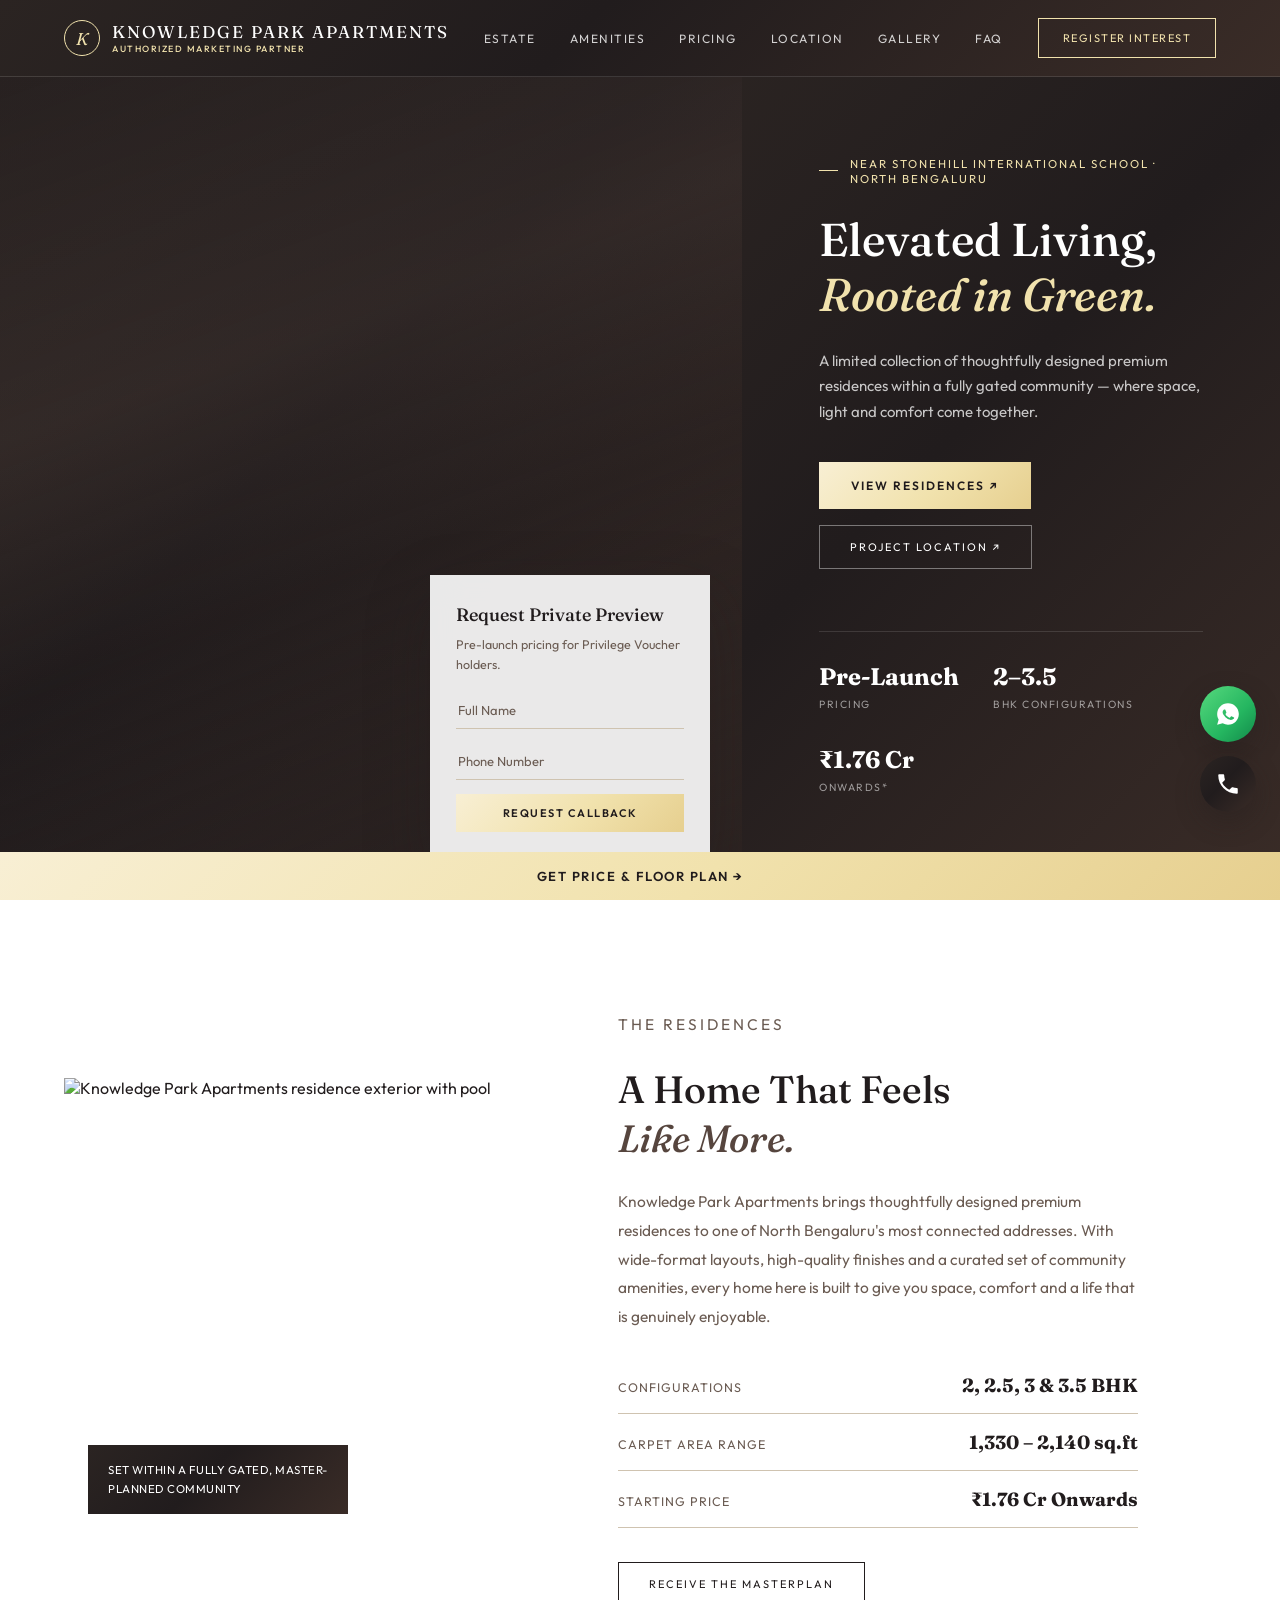
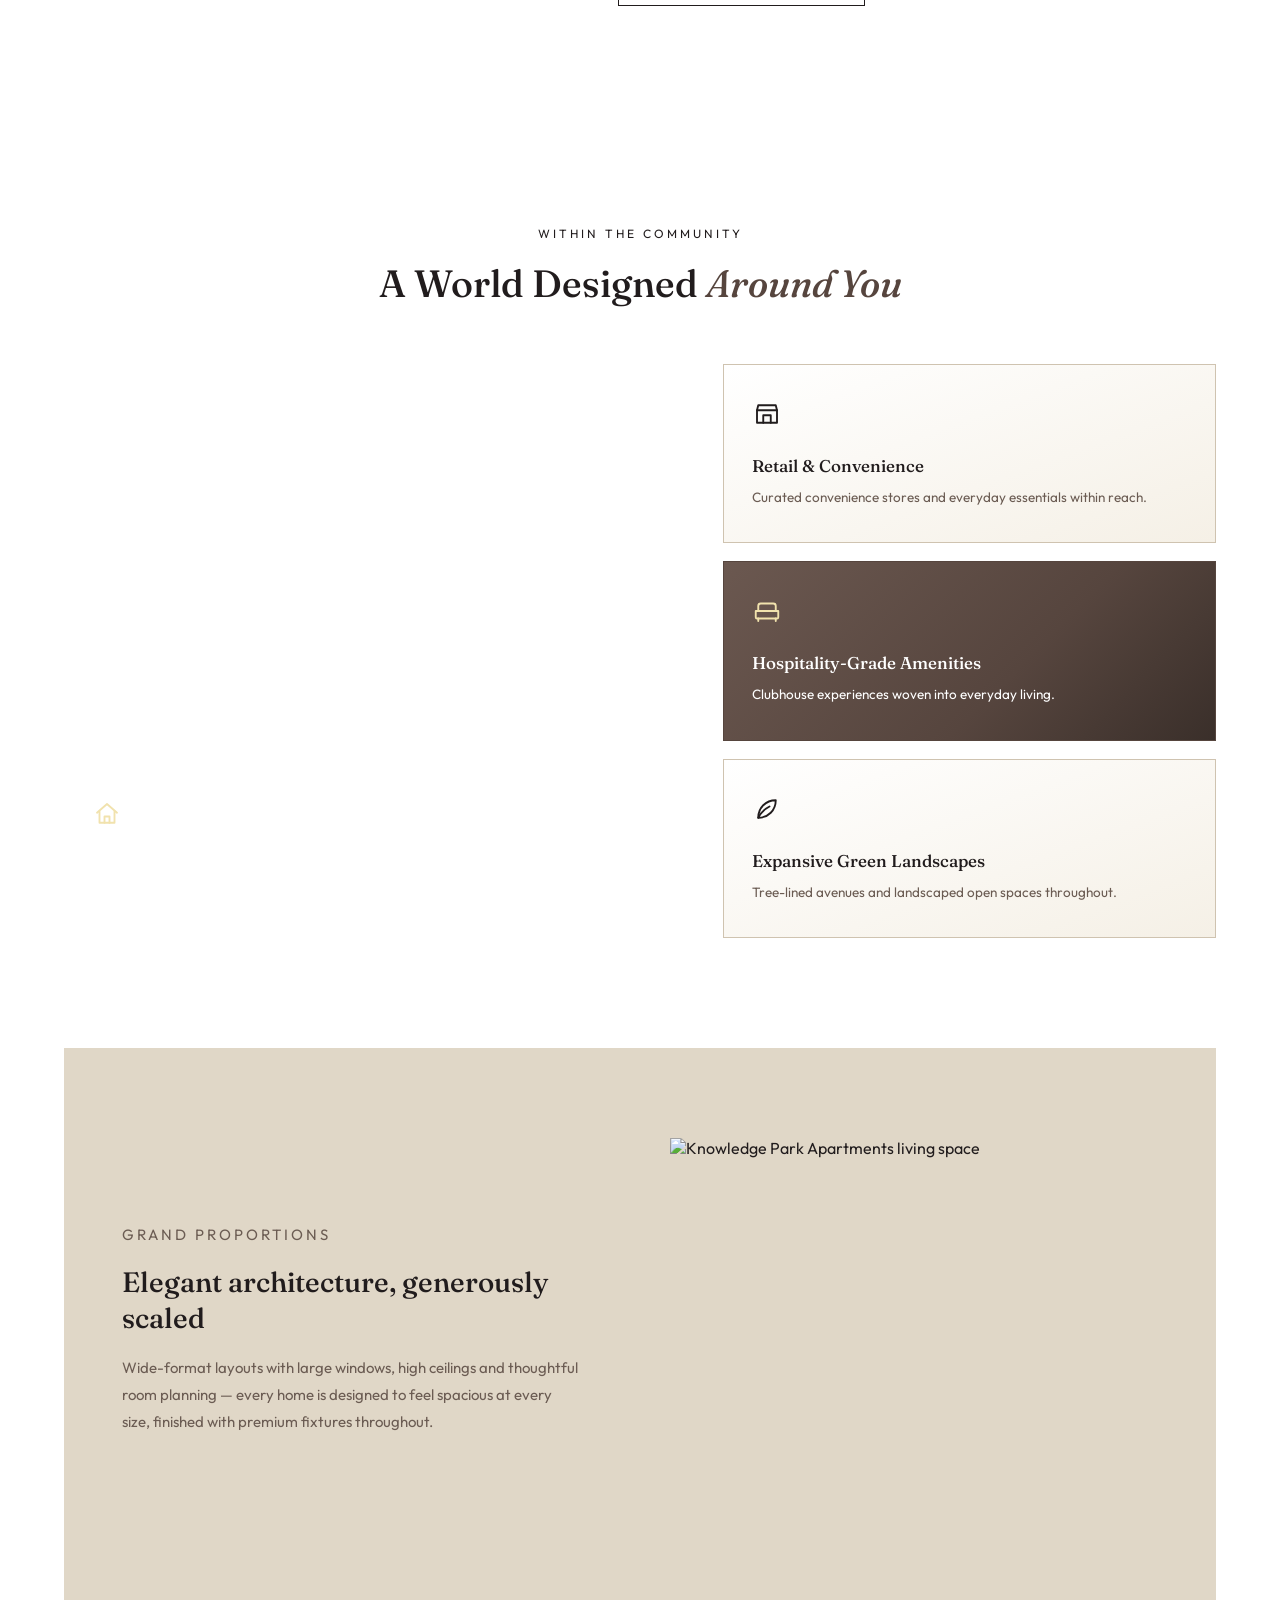
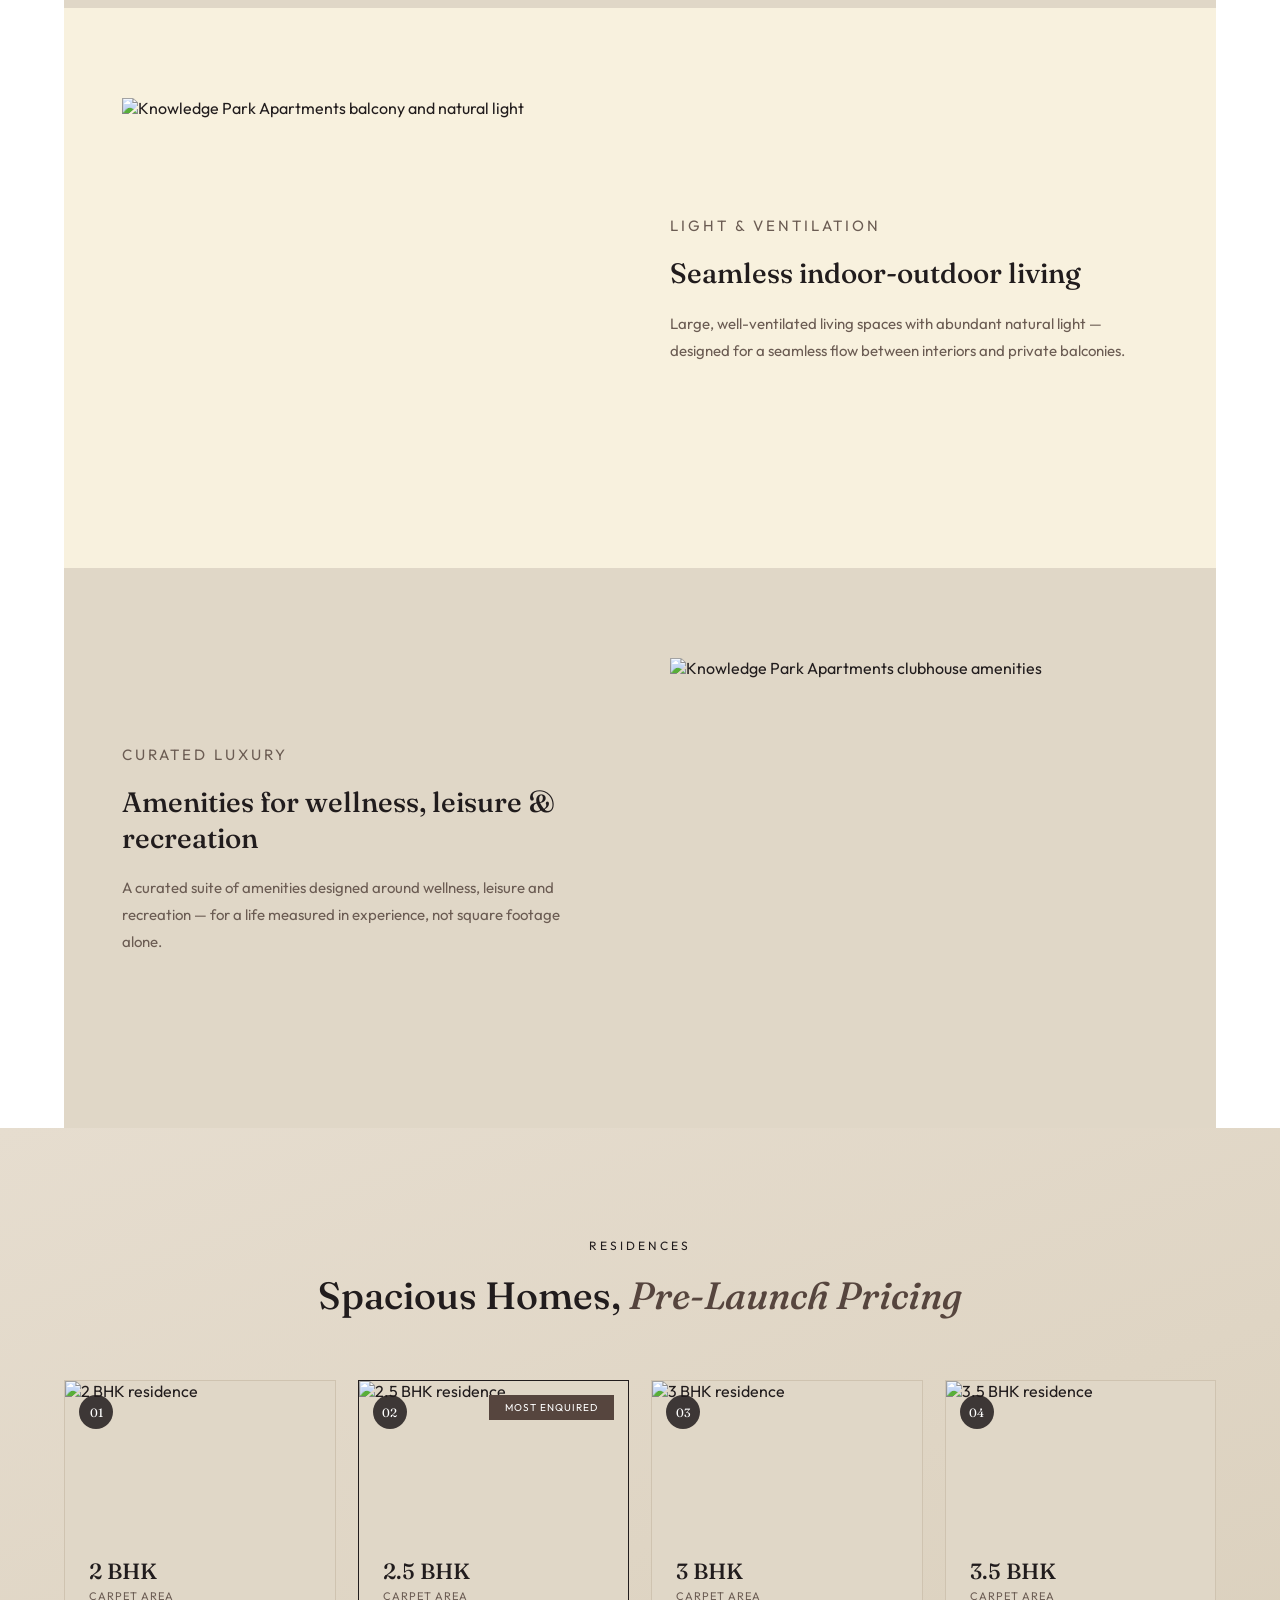
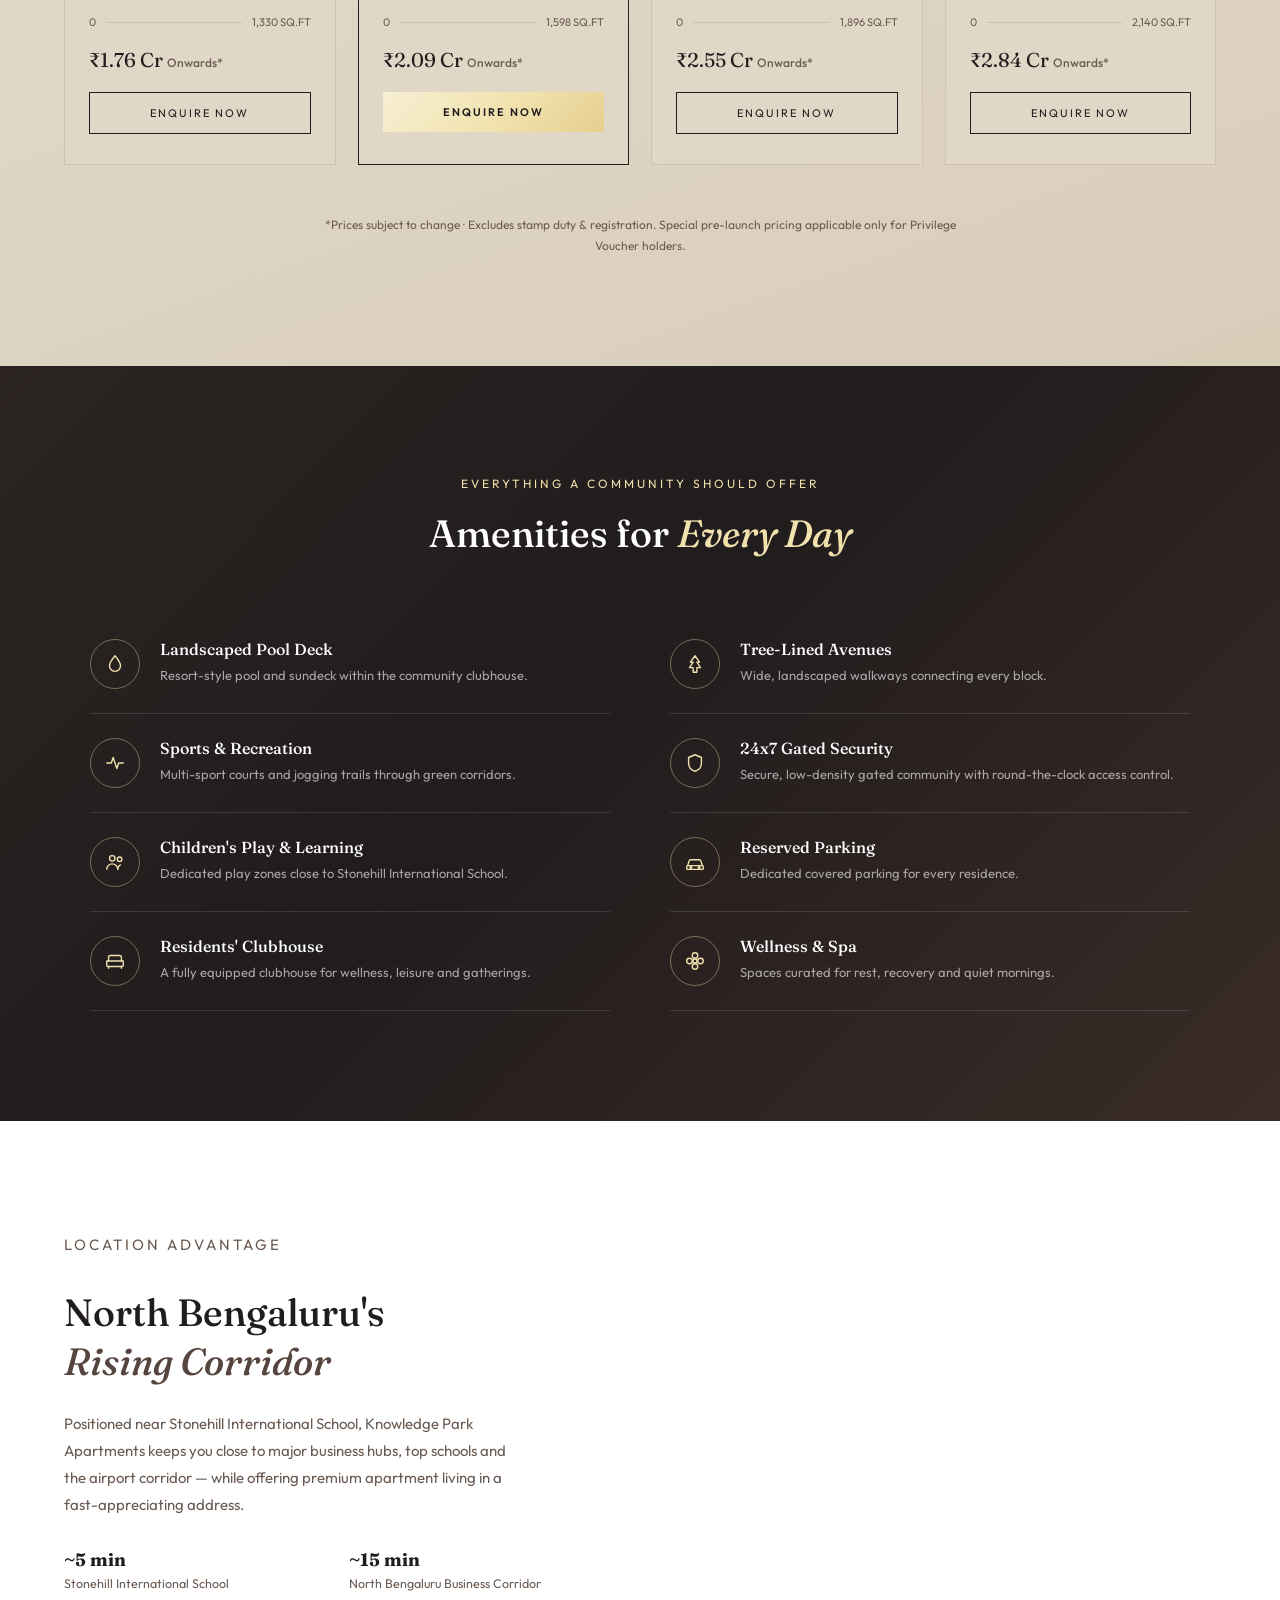
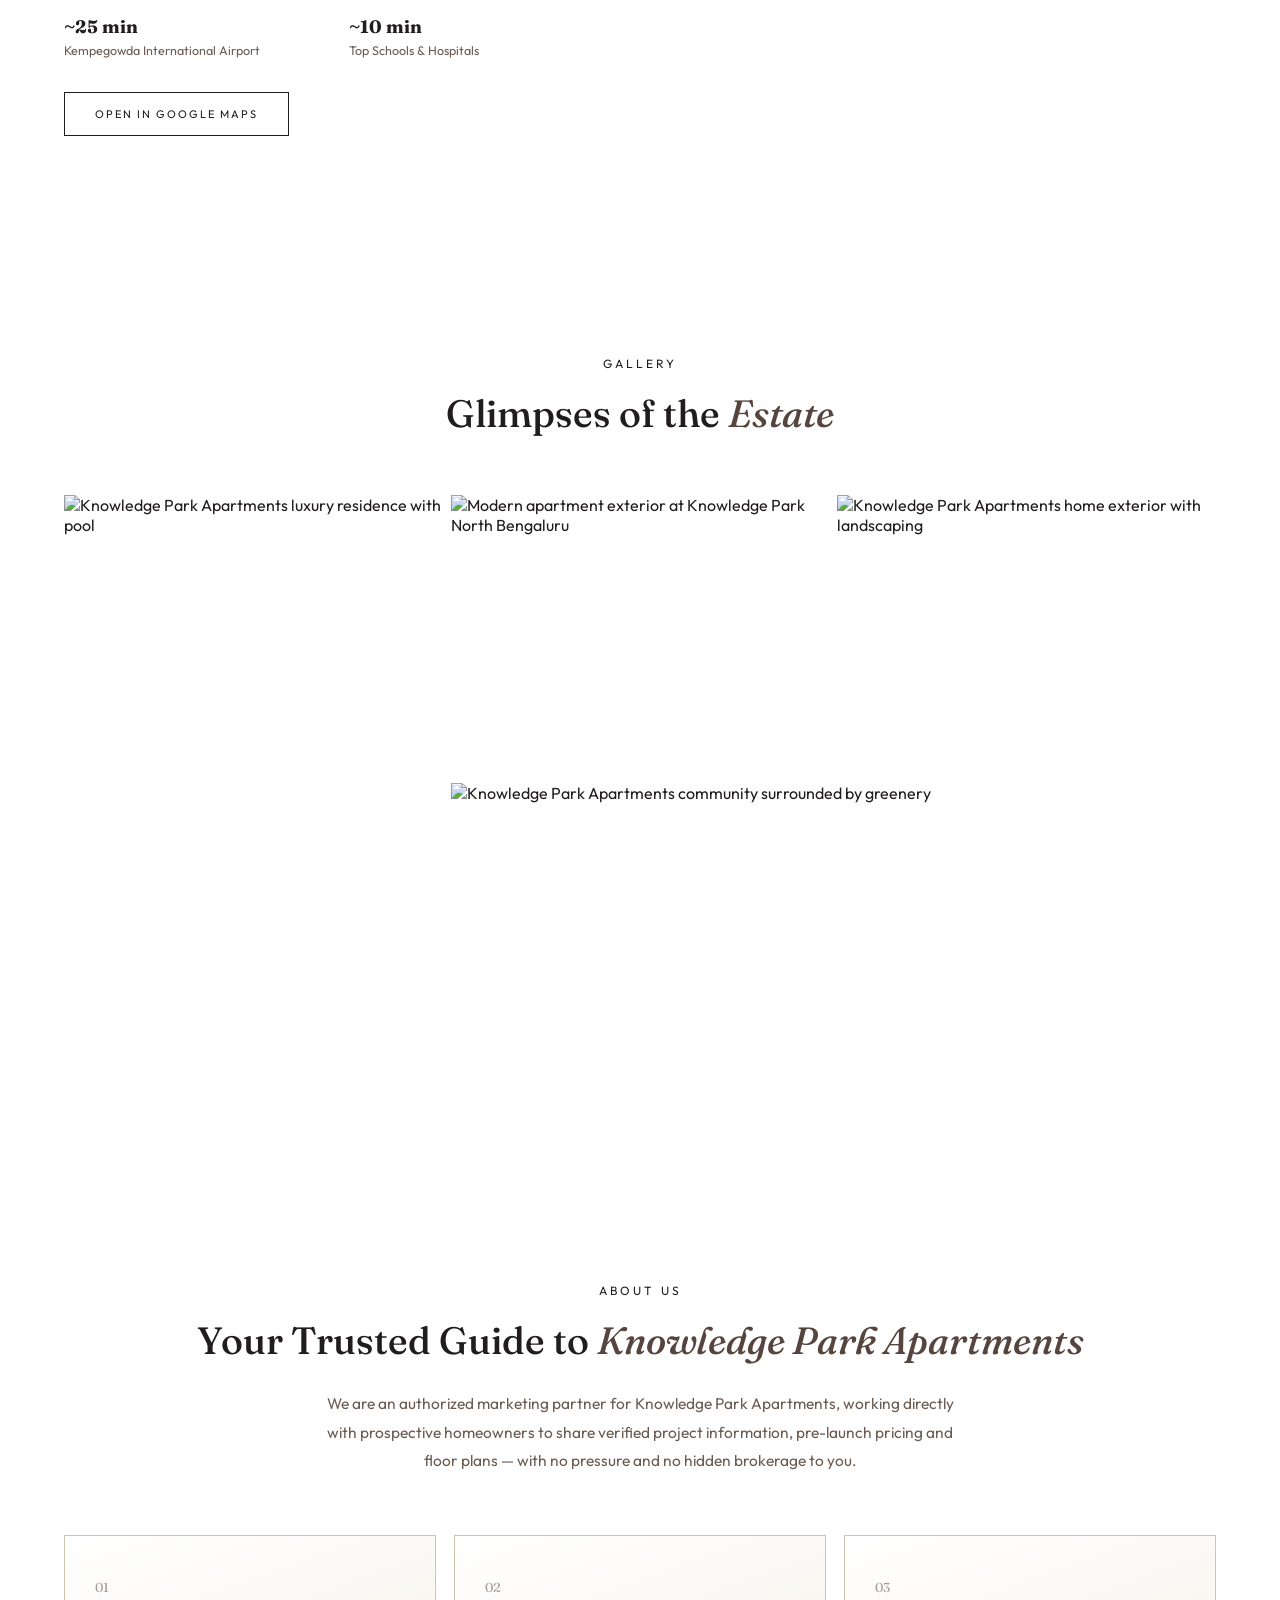
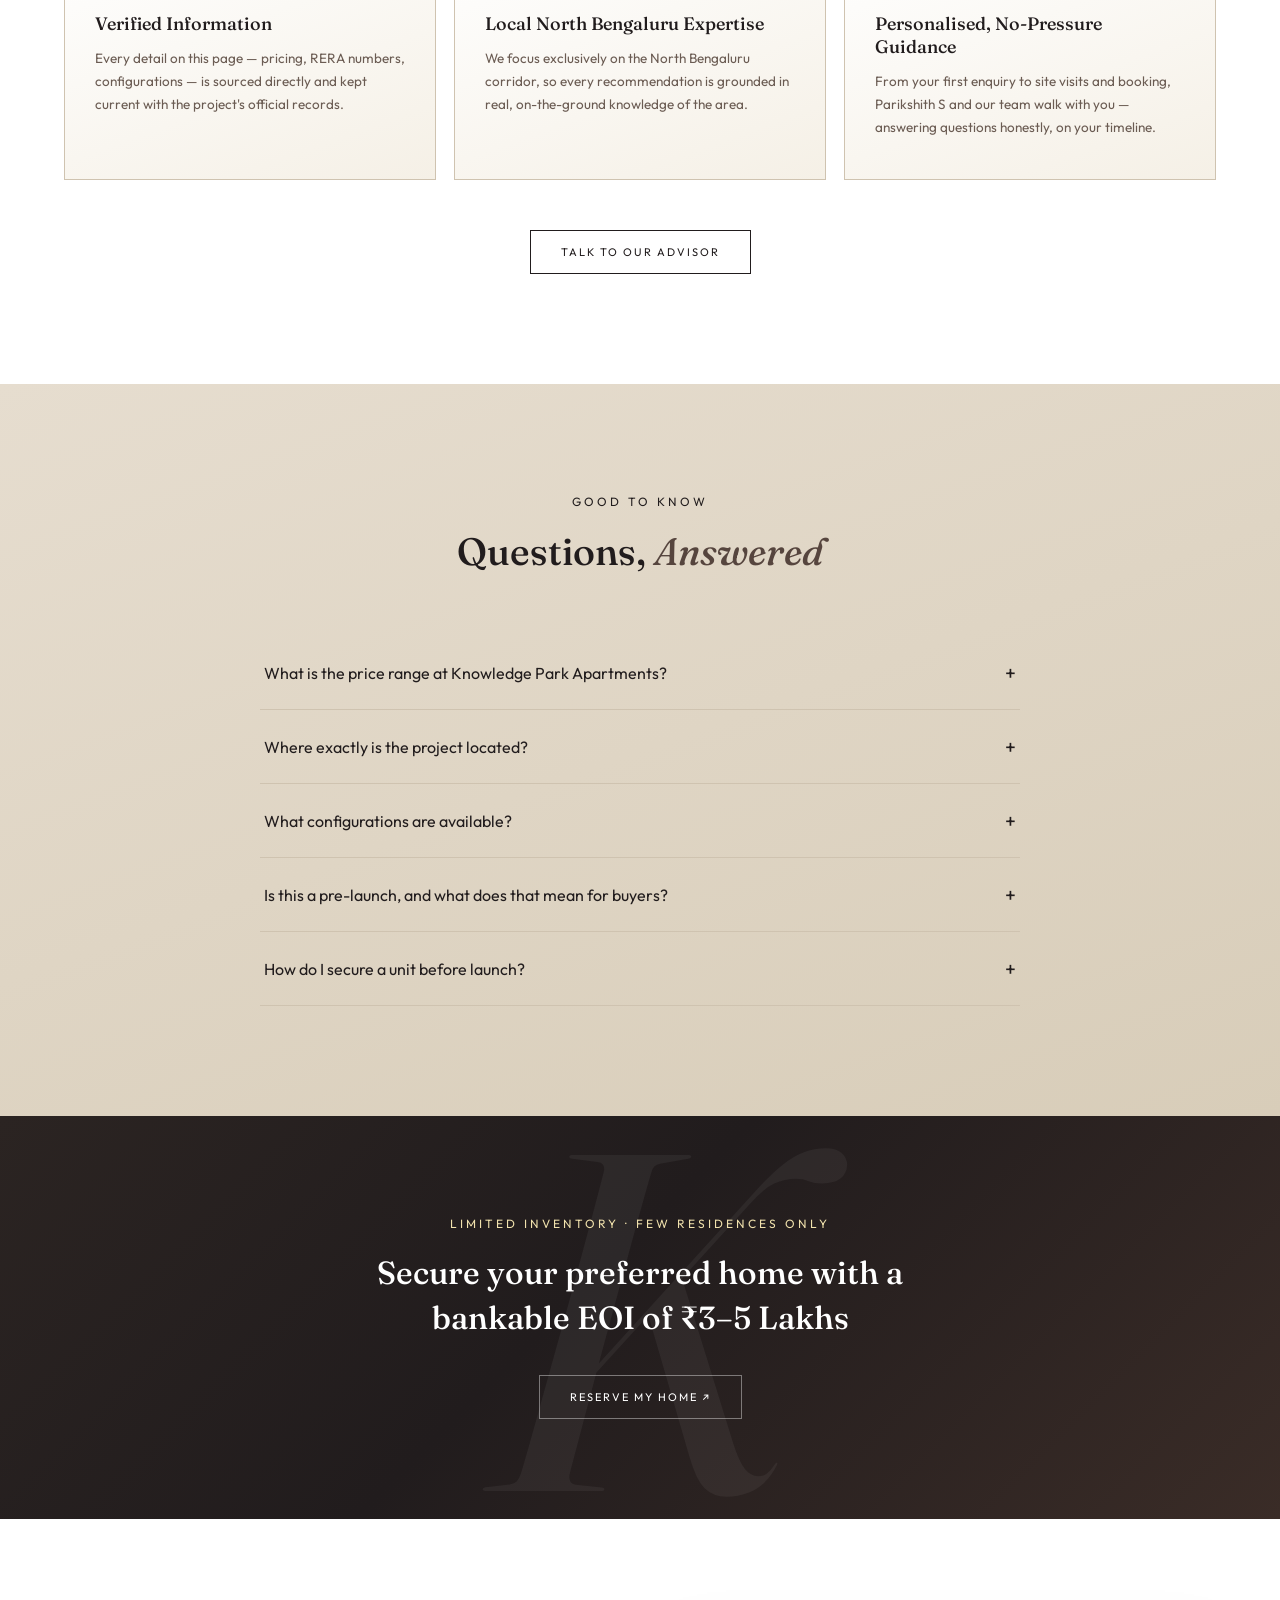
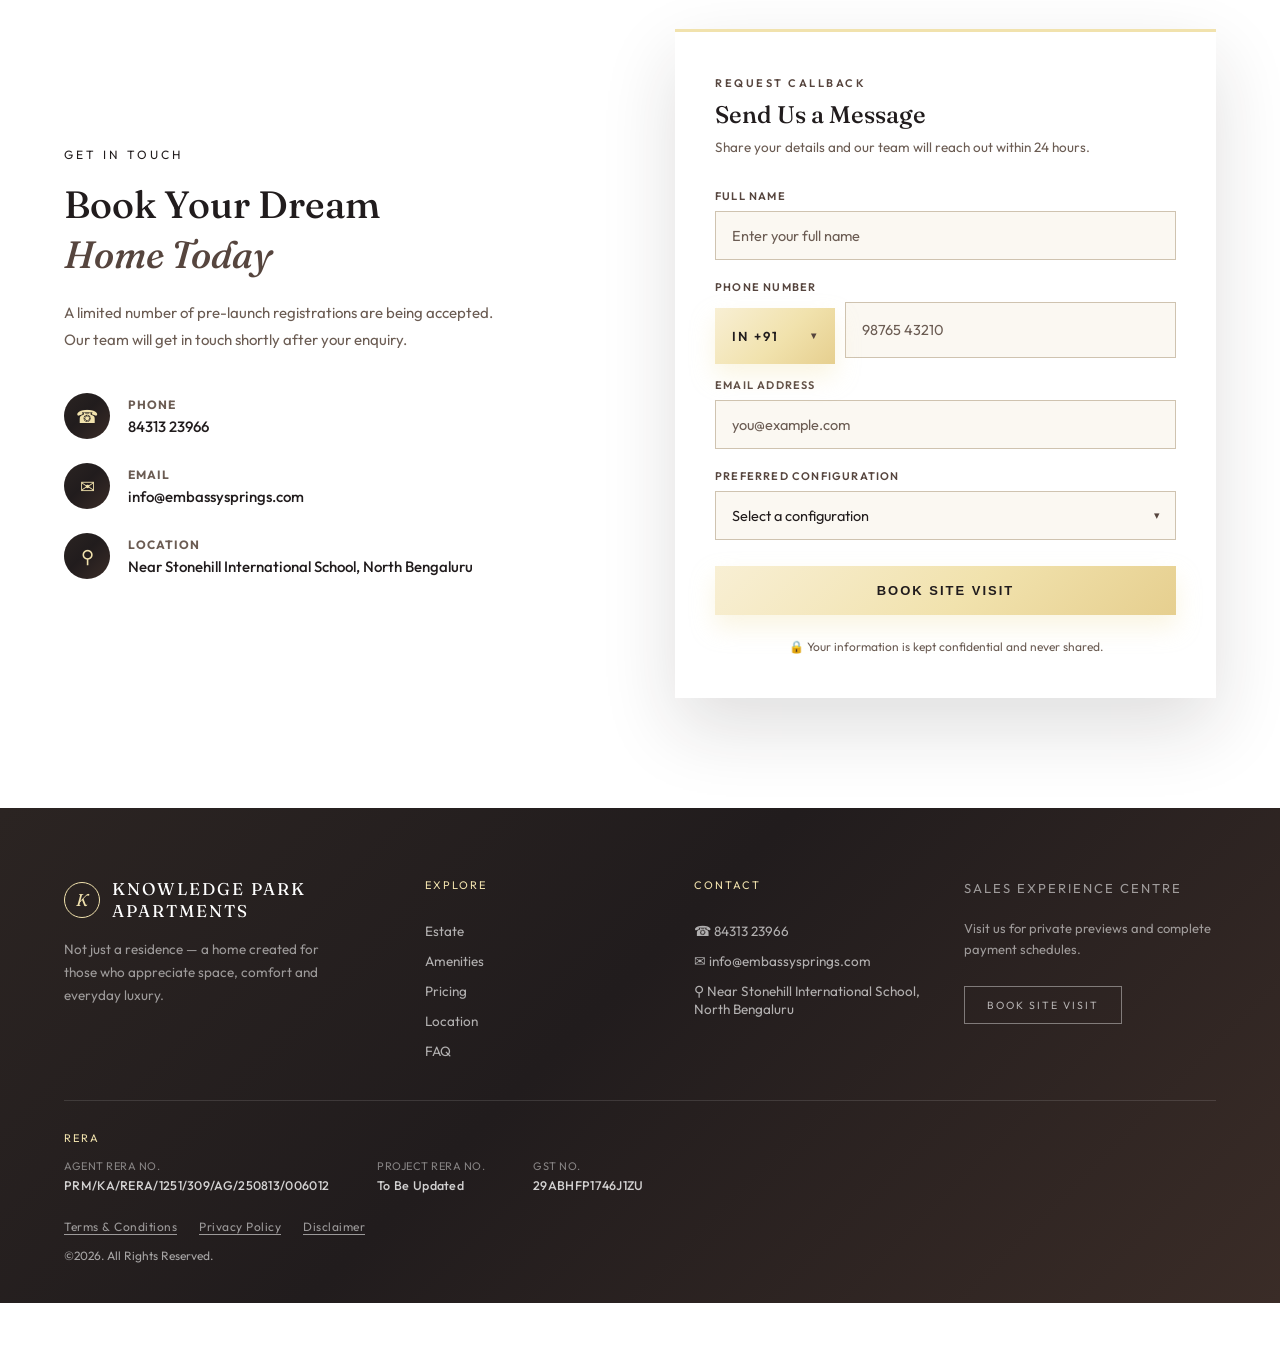
==== commit 9bf3e257: "Add auto-sliding hero image carousel Replaces the single static hero photo with a 5-image crossfade " ====
--- a/index.html
+++ b/index.html
@@ -94,7 +94,11 @@
 
   <section class="hero" id="home">
     <div class="hero-media">
-      <img class="hero-photo" src="assets/lodha.png" alt="Knowledge Park Apartments residence" fetchpriority="high">
+      <img class="hero-photo active" src="assets/lodha.png" alt="Knowledge Park Apartments residence exterior" fetchpriority="high">
+      <img class="hero-photo" src="assets/hero/hero-4.jpg" alt="Landscaped pool deck within the community" loading="lazy">
+      <img class="hero-photo" src="assets/hero/hero-2.jpg" alt="Modern residence exterior at dusk" loading="lazy">
+      <img class="hero-photo" src="assets/hero/hero-3.jpg" alt="Apartment building exterior with palm trees" loading="lazy">
+      <img class="hero-photo" src="assets/hero/hero-5.jpg" alt="Illuminated pool deck in the evening" loading="lazy">
       <div class="hero-media-overlay"></div>
       <div class="hero-preview-card hero-reveal-item">
         <h4>Request Private Preview</h4>
--- a/style.css
+++ b/style.css
@@ -292,6 +292,7 @@
   position: relative;
   min-height: 100vh;
   margin-top: 0;
+  padding: 0;
 }
 .hero-panel {
   position: absolute;
@@ -339,11 +340,19 @@
   position: absolute; top: 0; left: 0;
   width: 100%; height: 100%;
   object-fit: cover;
+  opacity: 0;
   transform: scale(1.06);
-  animation: heroPhotoDrift 18s ease-in-out infinite alternate;
+  transition: opacity 1.6s ease;
+  z-index: 0;
+}
+.hero-photo.active {
+  opacity: 1;
+  z-index: 1;
+  animation: heroPhotoDrift 6.5s ease-in-out forwards;
 }
 .hero-media-overlay {
   position: absolute; inset: 0;
+  z-index: 2;
   background: linear-gradient(160deg, rgba(33,28,29,0.55) 0%, rgba(86,69,62,0.28) 38%, rgba(33,28,29,0.1) 60%, rgba(33,28,29,0.55) 100%);
 }
 @keyframes heroPhotoDrift {
@@ -352,7 +361,7 @@
 }
 @media (prefers-reduced-motion: reduce) {
   .hero-media { transition: none; opacity: 1; transform: scale(1); }
-  .hero-photo { animation: none; }
+  .hero-photo { transition: none; animation: none; transform: scale(1); }
 }
 .hero-preview-card {
   position: absolute;
@@ -926,9 +935,27 @@
 @media (max-width: 1100px) {
   .hero { min-height: auto; }
   .hero-panel { position: static; width: auto; padding: 90px 6% 60px; overflow-y: visible; }
-  .hero-media { position: relative; width: auto; height: 420px; }
-  .hero-media { border-radius: 0; }
-  .hero-preview-card { left: 50%; right: auto; bottom: -50px; transform: translateX(-50%); width: calc(100% - 40px); max-width: 320px; }
+  .hero-media {
+    position: relative;
+    width: auto;
+    height: auto;
+    padding-top: 420px;
+    overflow: visible;
+    border-radius: 0;
+  }
+  .hero-media-overlay{
+    display: none;
+  }
+  .hero-photo, .hero-media-overlay {
+    height: 420px;
+    border-radius: 0;
+  }
+  .hero-preview-card {
+    position: static;
+    transform: none;
+    width: auto; max-width: none;
+    margin: 0 16px;
+  }
   .overview { grid-template-columns: 1fr; }
   .overview-media img { height: 340px; }
   .feature-row { grid-template-columns: 1fr; padding: 60px 6%; }
@@ -958,8 +985,8 @@
 @media (max-width: 760px) {
   .footer-grid { grid-template-columns: 1fr; gap: 30px; }
   .location-map iframe { height: 280px; }
-  .hero-preview-card { position: static; margin: 24px 6% 0; width: auto; }
-  .hero-media { height: 360px; }
+  .hero-media { padding-top: 360px; }
+  .hero-photo, .hero-media-overlay { height: 360px; }
 }
 
 @media (max-width: 600px) {
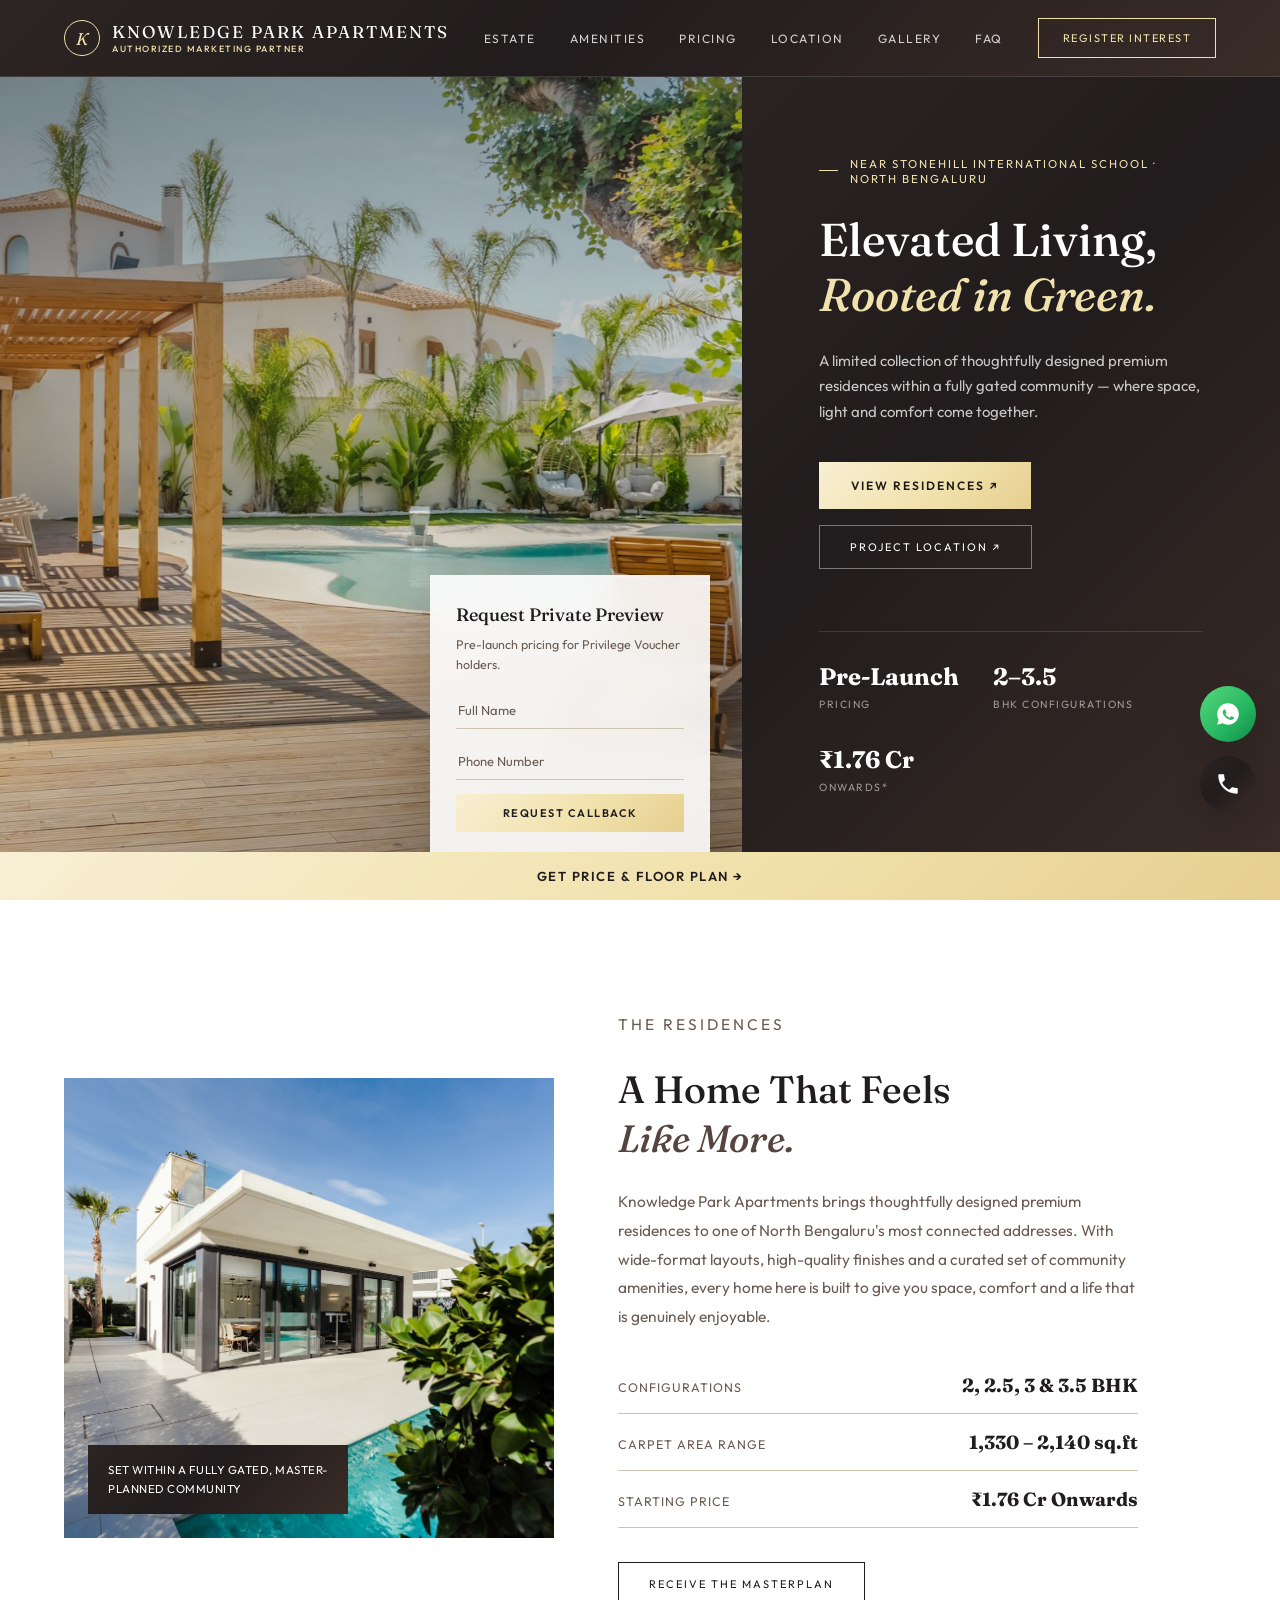
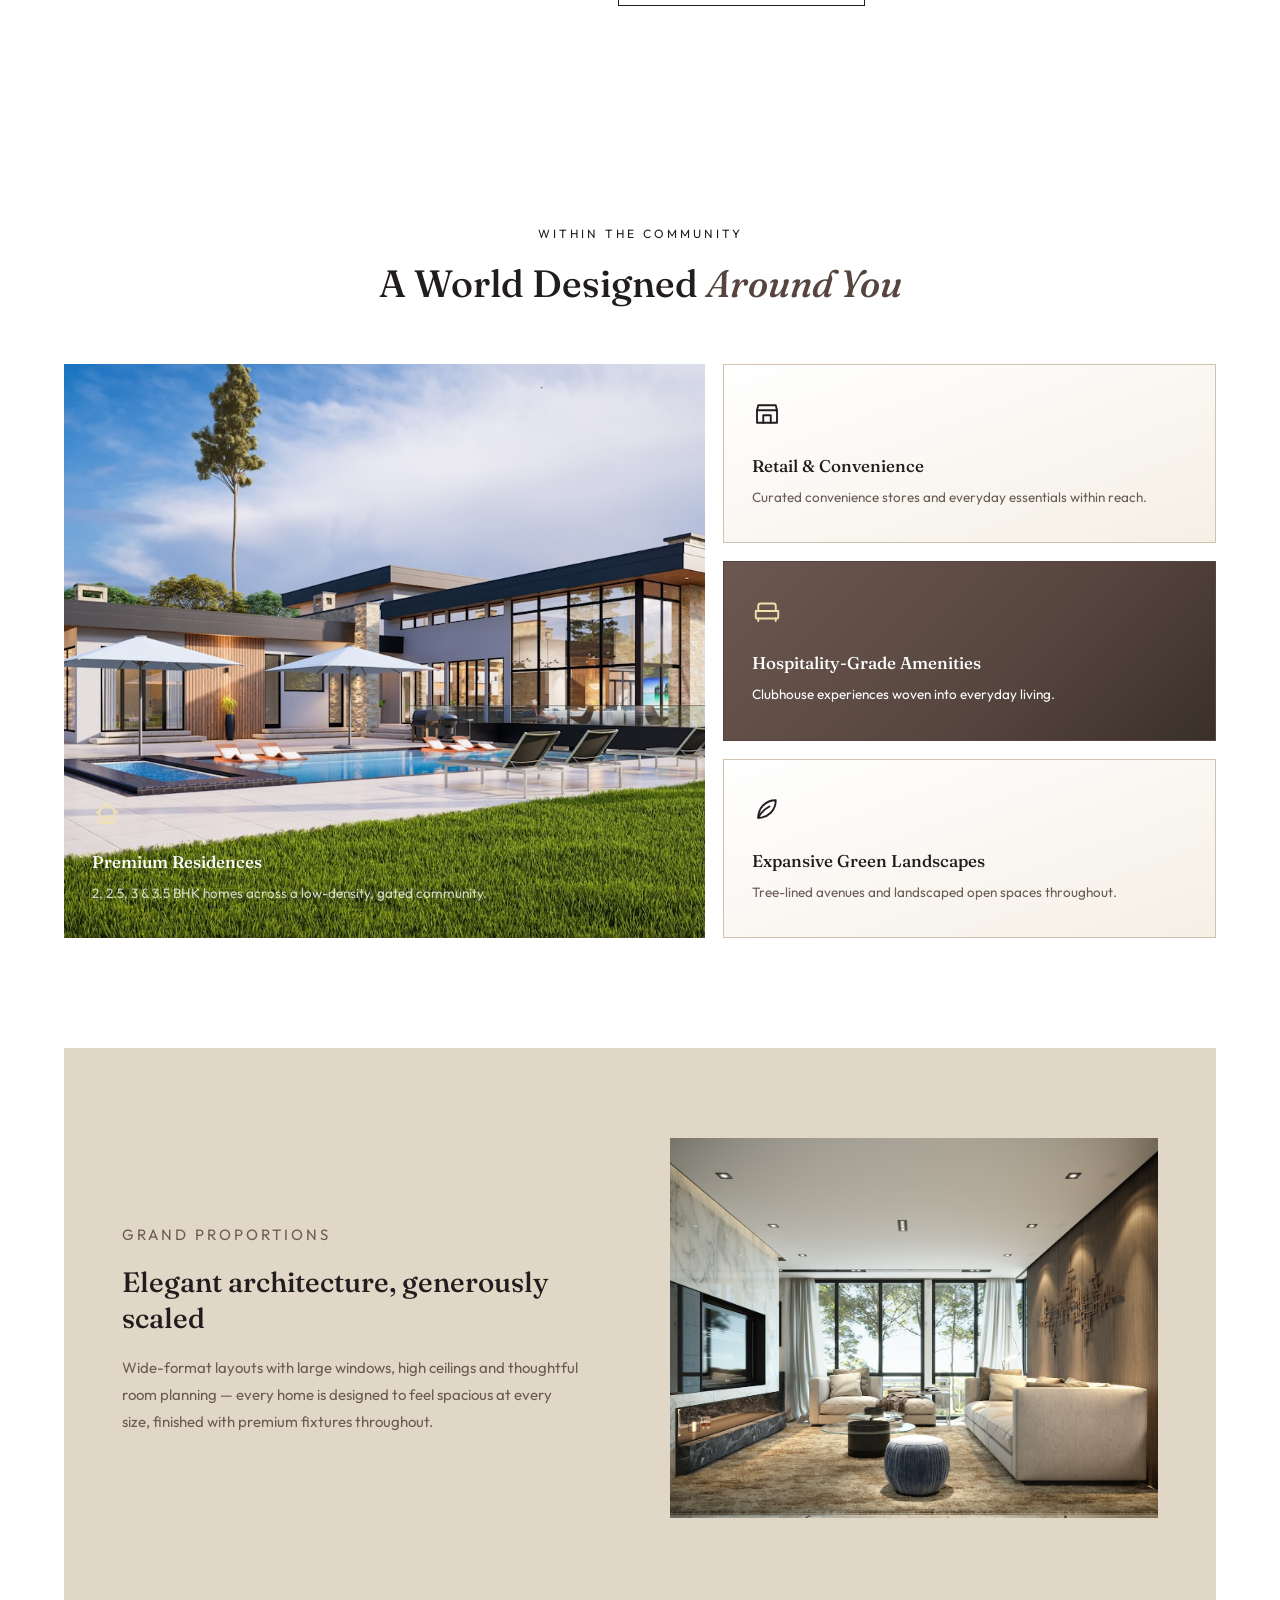
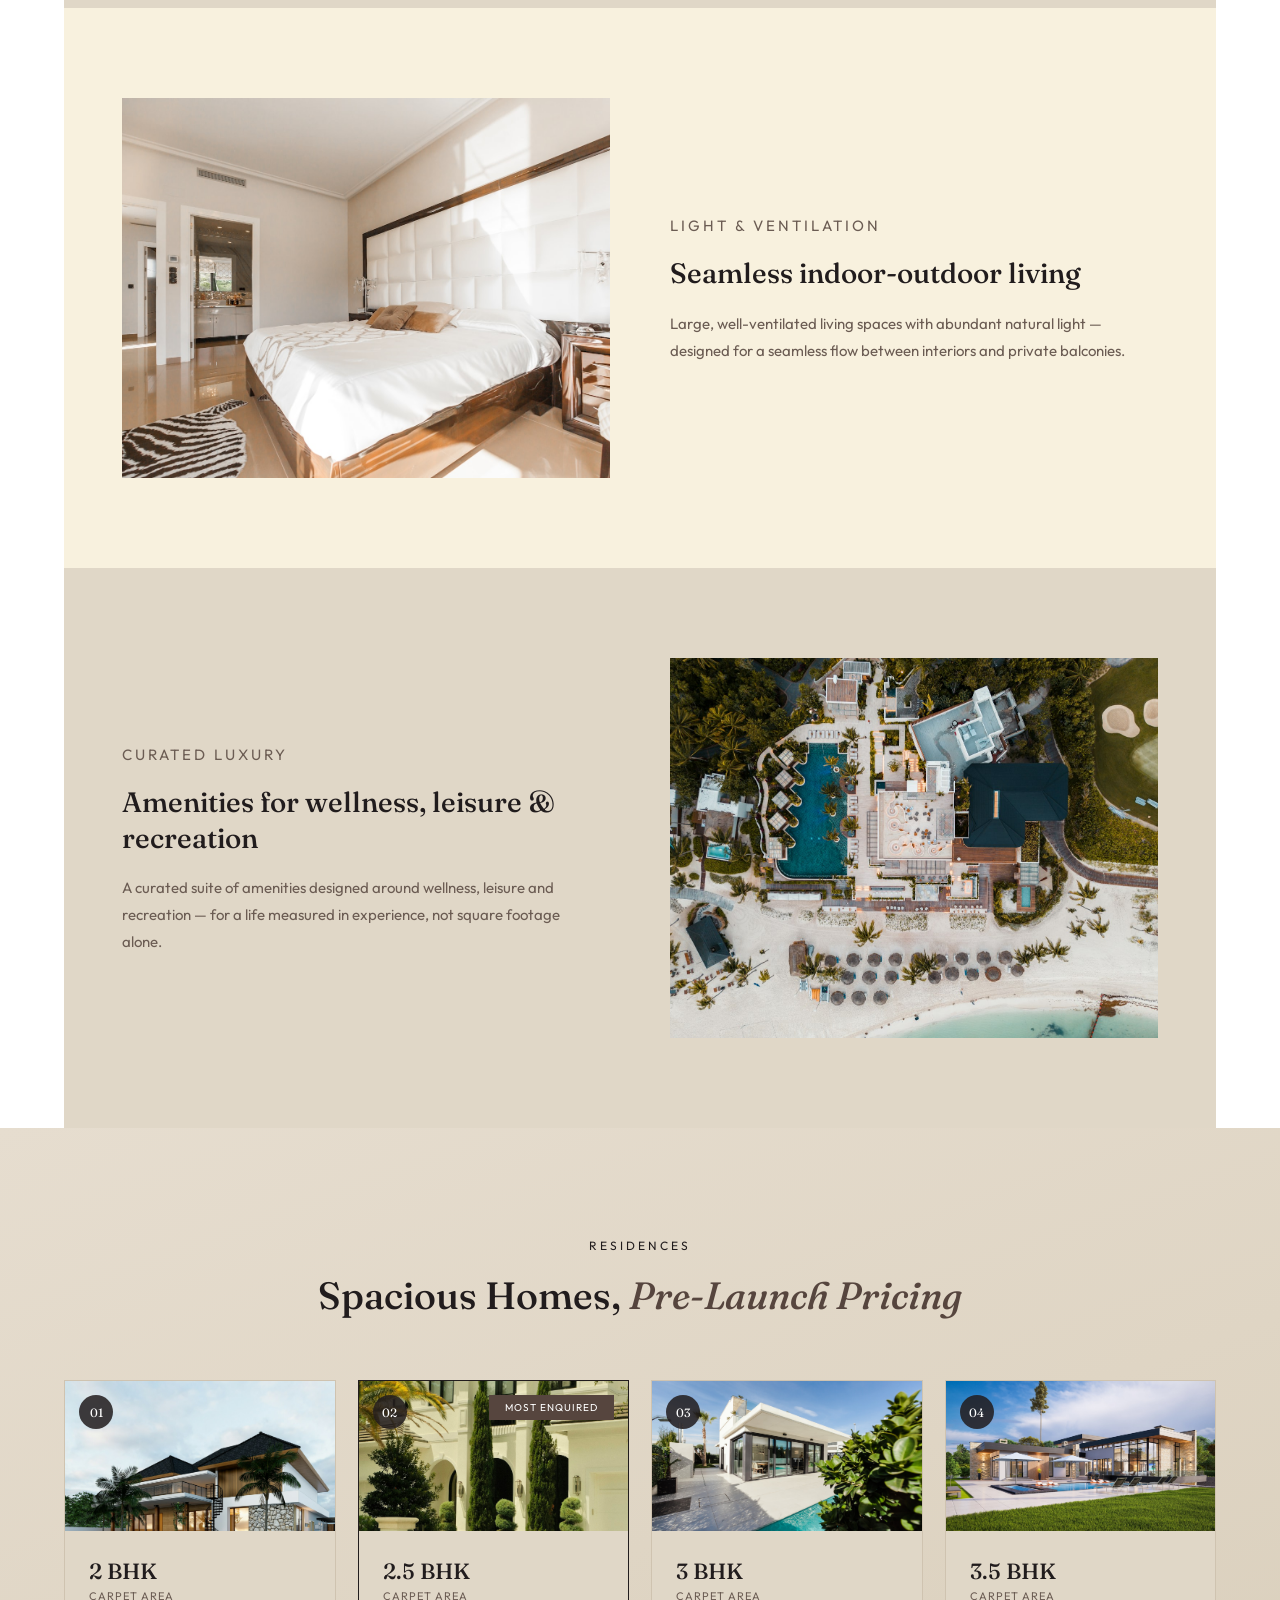
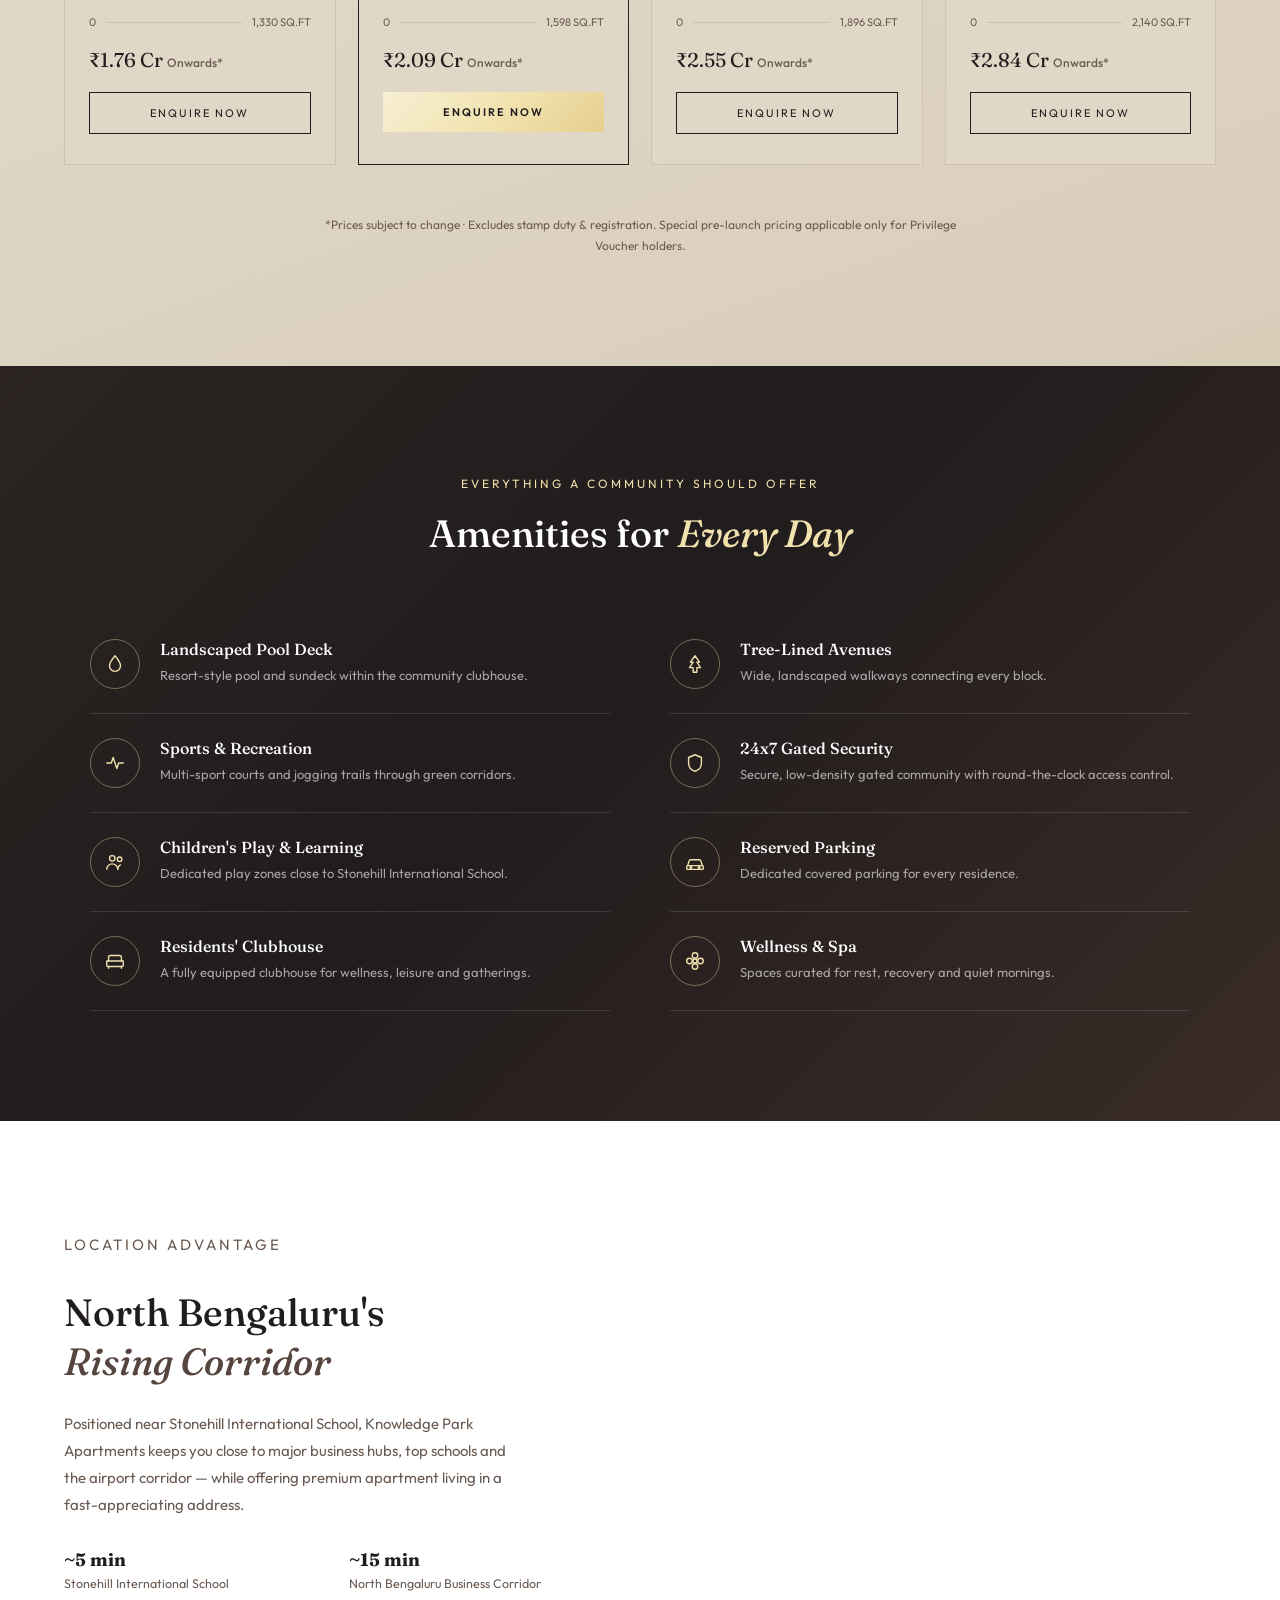
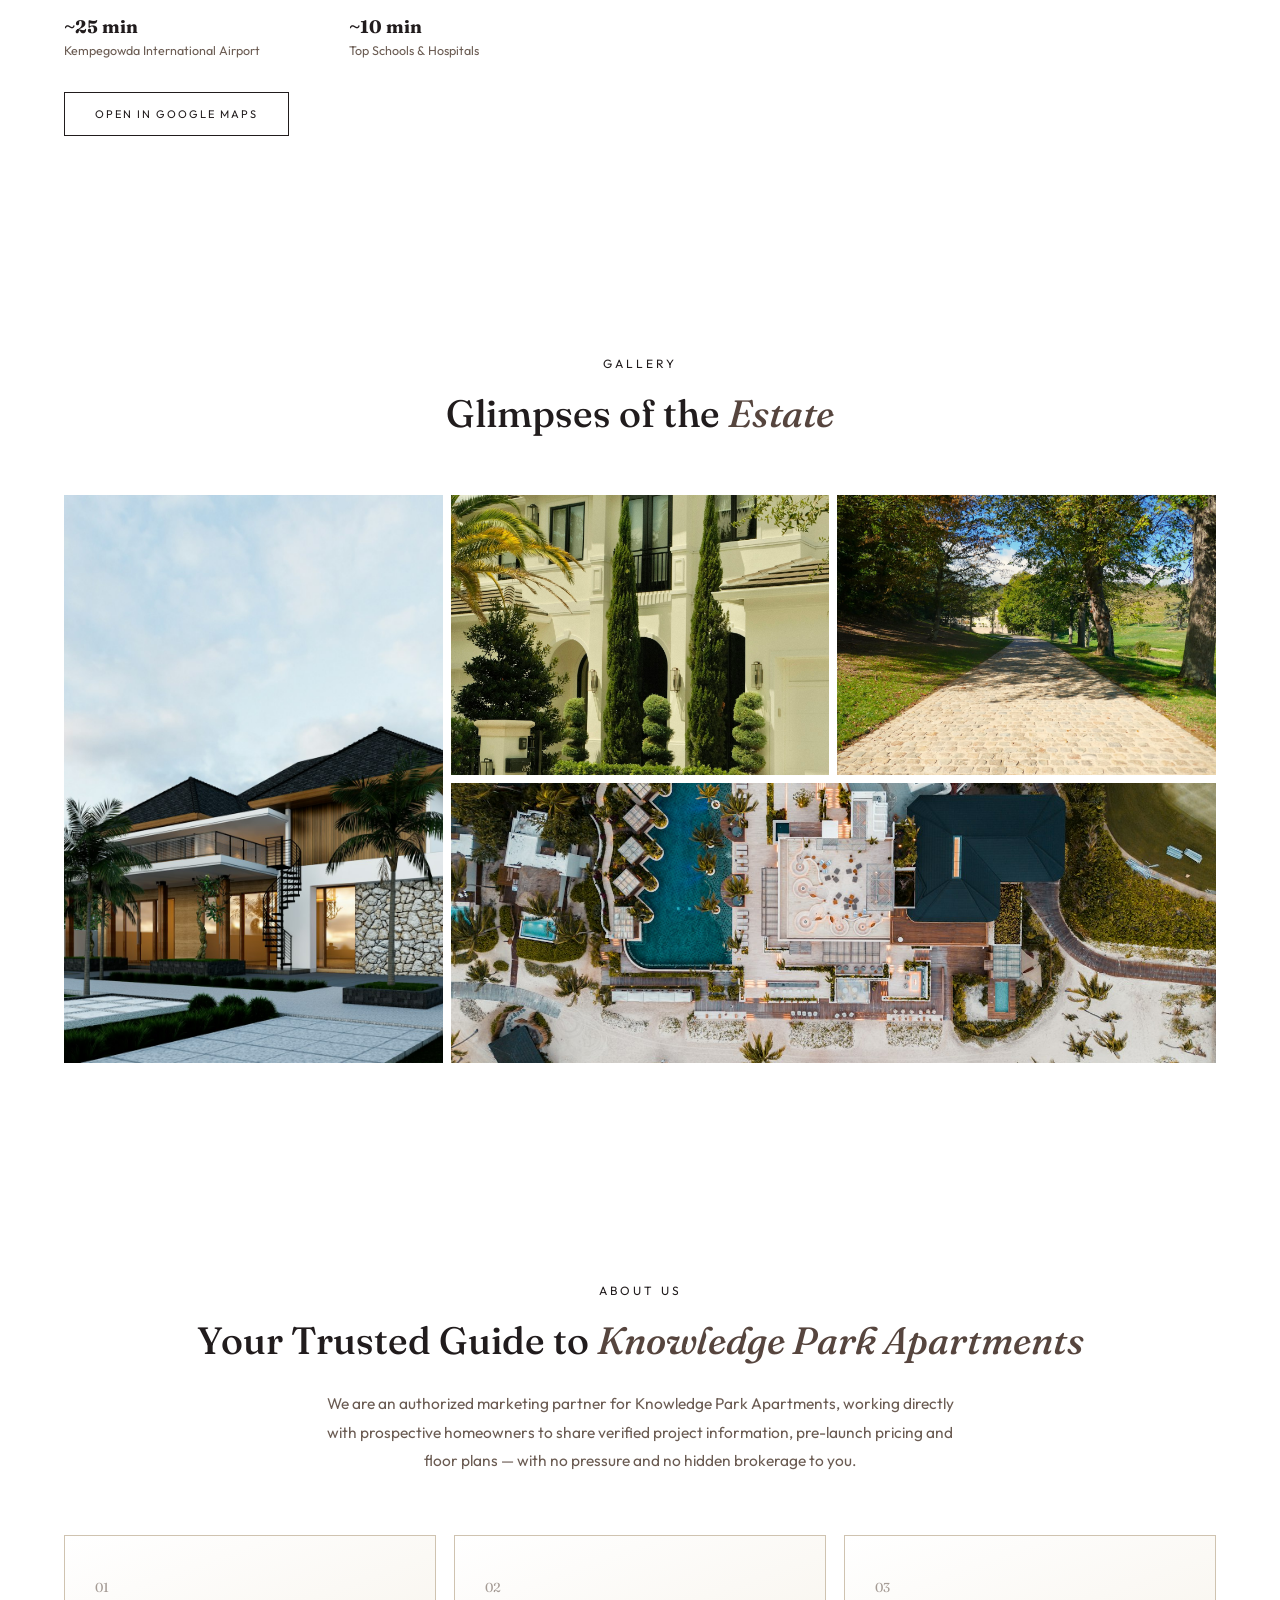
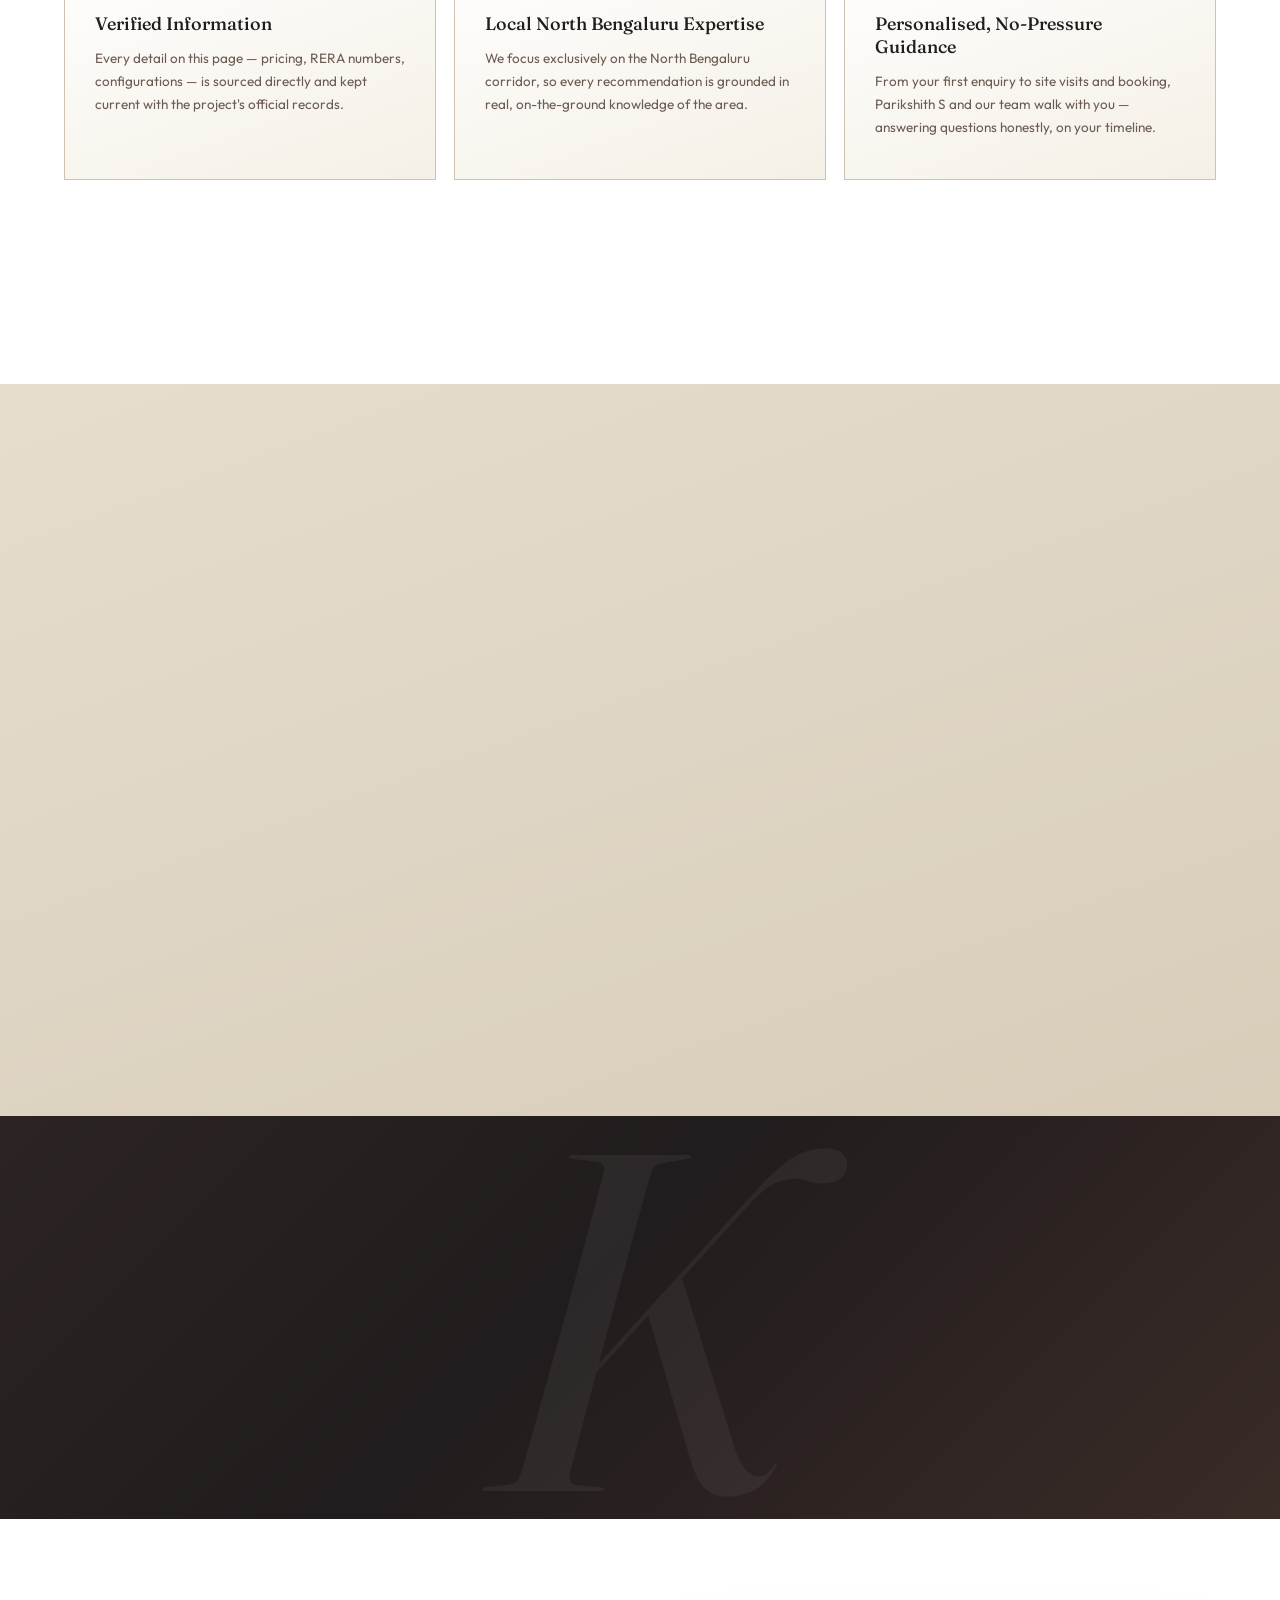
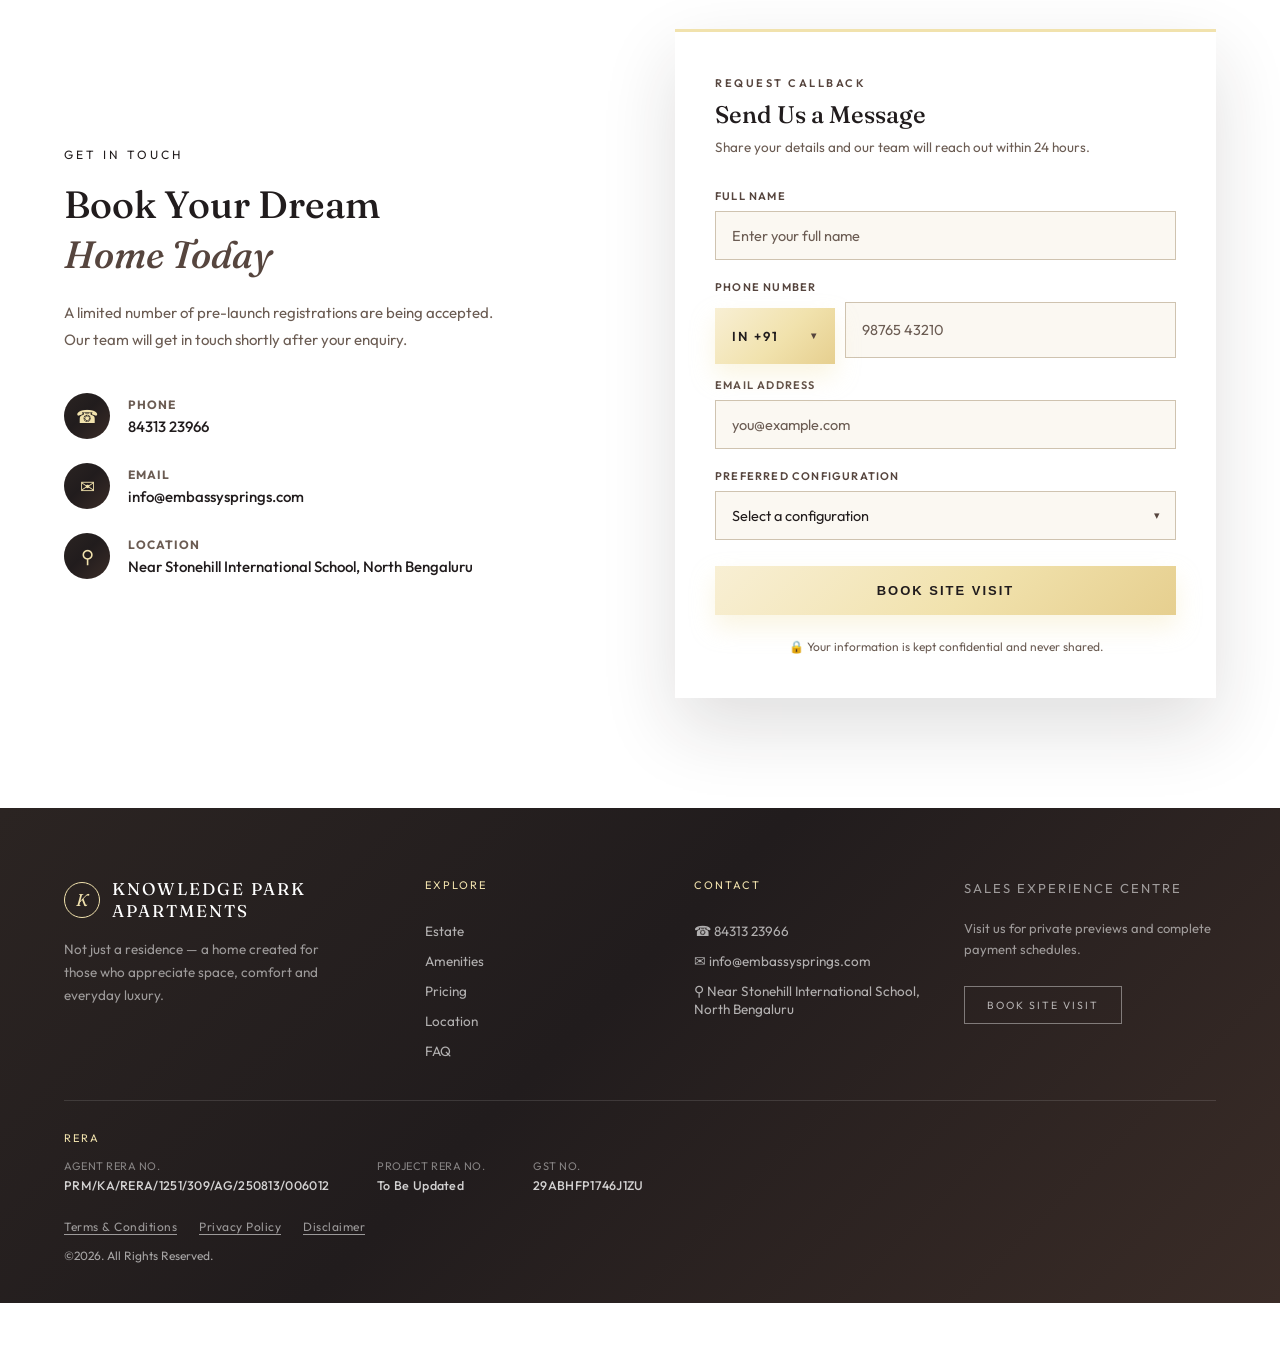
==== commit 654ad093: "Replace all site images with new, distinct downloaded photos Previously the overview, feature rows, " ====
--- a/index.html
+++ b/index.html
@@ -15,7 +15,7 @@
 <meta property="og:title" content="Knowledge Park Apartments North Bengaluru | Pre-Launch 2, 2.5, 3 & 3.5 BHK Homes">
 <meta property="og:description" content="Exclusive pre-launch residences in North Bengaluru near Stonehill International School. Premium 2, 2.5, 3 & 3.5 BHK apartments — limited inventory.">
 <meta property="og:url" content="https://knowledgeparkapartment.com/">
-<meta property="og:image" content="https://images.unsplash.com/photo-1600596542815-ffad4c1539a9?auto=format&fit=crop&w=1200&q=80">
+<meta property="og:image" content="https://knowledgeparkapartment.com/assets/site/exterior-pool.jpg">
 <meta property="og:locale" content="en_IN">
 <meta property="og:site_name" content="Knowledge Park Apartments">
 
@@ -23,7 +23,7 @@
 <meta name="twitter:card" content="summary_large_image">
 <meta name="twitter:title" content="Knowledge Park Apartments North Bengaluru | Pre-Launch Homes">
 <meta name="twitter:description" content="Premium 2, 2.5, 3 & 3.5 BHK apartments near Stonehill International School, North Bengaluru. Limited pre-launch inventory.">
-<meta name="twitter:image" content="https://images.unsplash.com/photo-1600596542815-ffad4c1539a9?auto=format&fit=crop&w=1200&q=80">
+<meta name="twitter:image" content="https://knowledgeparkapartment.com/assets/site/exterior-pool.jpg">
 
 <link rel="icon" type="image/svg+xml" href="data:image/svg+xml,%3Csvg xmlns='http://www.w3.org/2000/svg' viewBox='0 0 100 100'%3E%3Crect width='100' height='100' fill='%23211c1d'/%3E%3Ctext x='50' y='68' font-size='60' text-anchor='middle' fill='%23f1e2ad' font-family='Georgia,serif'%3EK%3C/text%3E%3C/svg%3E">
 
@@ -38,7 +38,7 @@
   "name": "Knowledge Park Apartments",
   "description": "Exclusive pre-launch residences in North Bengaluru near Stonehill International School, offering 2, 2.5, 3 and 3.5 BHK premium apartments.",
   "url": "https://knowledgeparkapartment.com/",
-  "image": "https://images.unsplash.com/photo-1600596542815-ffad4c1539a9?auto=format&fit=crop&w=1200&q=80",
+  "image": "https://knowledgeparkapartment.com/assets/site/exterior-pool.jpg",
   "address": {
     "@type": "PostalAddress",
     "addressLocality": "North Bengaluru",
@@ -94,8 +94,7 @@
 
   <section class="hero" id="home">
     <div class="hero-media">
-      <img class="hero-photo active" src="assets/lodha.png" alt="Knowledge Park Apartments residence exterior" fetchpriority="high">
-      <img class="hero-photo" src="assets/hero/hero-4.jpg" alt="Landscaped pool deck within the community" loading="lazy">
+      <img class="hero-photo active" src="assets/hero/hero-4.jpg" alt="Landscaped pool deck within the community" loading="lazy">
       <img class="hero-photo" src="assets/hero/hero-2.jpg" alt="Modern residence exterior at dusk" loading="lazy">
       <img class="hero-photo" src="assets/hero/hero-3.jpg" alt="Apartment building exterior with palm trees" loading="lazy">
       <img class="hero-photo" src="assets/hero/hero-5.jpg" alt="Illuminated pool deck in the evening" loading="lazy">
@@ -126,7 +125,7 @@
 
   <section class="overview" id="estate">
     <div class="overview-media fade-up">
-      <img src="https://images.unsplash.com/photo-1613977257363-707ba9348227?auto=format&fit=crop&w=800&q=80" alt="Knowledge Park Apartments residence exterior with pool" loading="lazy">
+      <img src="assets/site/exterior-pool.jpg" alt="Knowledge Park Apartments residence exterior with pool" loading="lazy">
       <div class="overview-badge">Set within a fully gated, master-planned community</div>
     </div>
     <div class="overview-text">
@@ -146,7 +145,7 @@
     <p class="tag center fade-up">WITHIN THE COMMUNITY</p>
     <h2 class="center fade-up">A World Designed <em>Around You</em></h2>
     <div class="township-grid">
-      <div class="township-card feature fade-up" style="background-image:url('https://images.unsplash.com/photo-1600596542815-ffad4c1539a9?auto=format&fit=crop&w=800&q=80')">
+      <div class="township-card feature fade-up" style="background-image:url('assets/site/house-pool-lounge.jpg')">
         <div class="township-feature-overlay"></div>
         <svg class="t-icon" viewBox="0 0 24 24"><path d="M4 11L12 4l8 7"/><path d="M6 10v9h12v-9"/><path d="M10 19v-5h4v5"/></svg>
         <h3>Premium Residences</h3>
@@ -177,7 +176,7 @@
         <h3>Elegant architecture, generously scaled</h3>
         <p>Wide-format layouts with large windows, high ceilings and thoughtful room planning — every home is designed to feel spacious at every size, finished with premium fixtures throughout.</p>
       </div>
-      <div class="feature-media"><img src="https://images.unsplash.com/photo-1600596542815-ffad4c1539a9?auto=format&fit=crop&w=800&q=80" alt="Knowledge Park Apartments living space" loading="lazy"></div>
+      <div class="feature-media"><img src="assets/site/living-room.jpg" alt="Knowledge Park Apartments living space" loading="lazy"></div>
     </div>
     <div class="feature-row reverse fade-up">
       <div class="feature-text">
@@ -185,7 +184,7 @@
         <h3>Seamless indoor-outdoor living</h3>
         <p>Large, well-ventilated living spaces with abundant natural light — designed for a seamless flow between interiors and private balconies.</p>
       </div>
-      <div class="feature-media"><img src="https://images.unsplash.com/photo-1564013799919-ab600027ffc6?auto=format&fit=crop&w=800&q=80" alt="Knowledge Park Apartments balcony and natural light" loading="lazy"></div>
+      <div class="feature-media"><img src="assets/site/bedroom-light.jpg" alt="Knowledge Park Apartments balcony and natural light" loading="lazy"></div>
     </div>
     <div class="feature-row fade-up">
       <div class="feature-text">
@@ -193,7 +192,7 @@
         <h3>Amenities for wellness, leisure &amp; recreation</h3>
         <p>A curated suite of amenities designed around wellness, leisure and recreation — for a life measured in experience, not square footage alone.</p>
       </div>
-      <div class="feature-media"><img src="https://images.unsplash.com/photo-1600585154340-be6161a56a0c?auto=format&fit=crop&w=800&q=80" alt="Knowledge Park Apartments clubhouse amenities" loading="lazy"></div>
+      <div class="feature-media"><img src="assets/site/resort-pool.jpg" alt="Knowledge Park Apartments clubhouse amenities" loading="lazy"></div>
     </div>
   </section>
 
@@ -203,7 +202,7 @@
     <div class="price-grid">
       <div class="price-card fade-up">
         <div class="price-card-media">
-          <img src="https://images.unsplash.com/photo-1613977257363-707ba9348227?auto=format&fit=crop&w=700&q=80" alt="2 BHK residence" loading="lazy">
+          <img src="assets/site/palm-house.jpg" alt="2 BHK residence" loading="lazy">
           <span class="price-card-badge">01</span>
         </div>
         <div class="price-card-body">
@@ -217,7 +216,7 @@
       <div class="price-card featured fade-up">
         <span class="ribbon">Most Enquired</span>
         <div class="price-card-media">
-          <img src="https://images.unsplash.com/photo-1600596542815-ffad4c1539a9?auto=format&fit=crop&w=700&q=80" alt="2.5 BHK residence" loading="lazy">
+          <img src="assets/site/mansion-topiary.jpg" alt="2.5 BHK residence" loading="lazy">
           <span class="price-card-badge">02</span>
         </div>
         <div class="price-card-body">
@@ -230,7 +229,7 @@
       </div>
       <div class="price-card fade-up">
         <div class="price-card-media">
-          <img src="https://images.unsplash.com/photo-1564013799919-ab600027ffc6?auto=format&fit=crop&w=700&q=80" alt="3 BHK residence" loading="lazy">
+          <img src="assets/site/exterior-pool.jpg" alt="3 BHK residence" loading="lazy">
           <span class="price-card-badge">03</span>
         </div>
         <div class="price-card-body">
@@ -243,7 +242,7 @@
       </div>
       <div class="price-card fade-up">
         <div class="price-card-media">
-          <img src="https://images.unsplash.com/photo-1600585154340-be6161a56a0c?auto=format&fit=crop&w=700&q=80" alt="3.5 BHK residence" loading="lazy">
+          <img src="assets/site/house-pool-lounge.jpg" alt="3.5 BHK residence" loading="lazy">
           <span class="price-card-badge">04</span>
         </div>
         <div class="price-card-body">
@@ -319,10 +318,10 @@
     <p class="tag center fade-up">GALLERY</p>
     <h2 class="center fade-up">Glimpses of the <em>Estate</em></h2>
     <div class="gallery-grid">
-      <div class="g-item g-tall fade-up"><img src="https://images.unsplash.com/photo-1613977257363-707ba9348227?auto=format&fit=crop&w=900&q=80" alt="Knowledge Park Apartments luxury residence with pool" loading="lazy"></div>
-      <div class="g-item fade-up"><img src="https://images.unsplash.com/photo-1600596542815-ffad4c1539a9?auto=format&fit=crop&w=900&q=80" alt="Modern apartment exterior at Knowledge Park North Bengaluru" loading="lazy"></div>
-      <div class="g-item fade-up"><img src="https://images.unsplash.com/photo-1564013799919-ab600027ffc6?auto=format&fit=crop&w=900&q=80" alt="Knowledge Park Apartments home exterior with landscaping" loading="lazy"></div>
-      <div class="g-item g-wide fade-up"><img src="https://images.unsplash.com/photo-1600585154340-be6161a56a0c?auto=format&fit=crop&w=1200&q=80" alt="Knowledge Park Apartments community surrounded by greenery" loading="lazy"></div>
+      <div class="g-item g-tall fade-up"><img src="assets/site/palm-house.jpg" alt="Knowledge Park Apartments luxury residence with pool" loading="lazy"></div>
+      <div class="g-item fade-up"><img src="assets/site/mansion-topiary.jpg" alt="Modern apartment exterior at Knowledge Park North Bengaluru" loading="lazy"></div>
+      <div class="g-item fade-up"><img src="assets/site/tree-path.jpg" alt="Knowledge Park Apartments home exterior with landscaping" loading="lazy"></div>
+      <div class="g-item g-wide fade-up"><img src="assets/site/resort-pool.jpg" alt="Knowledge Park Apartments community surrounded by greenery" loading="lazy"></div>
     </div>
   </section>
 
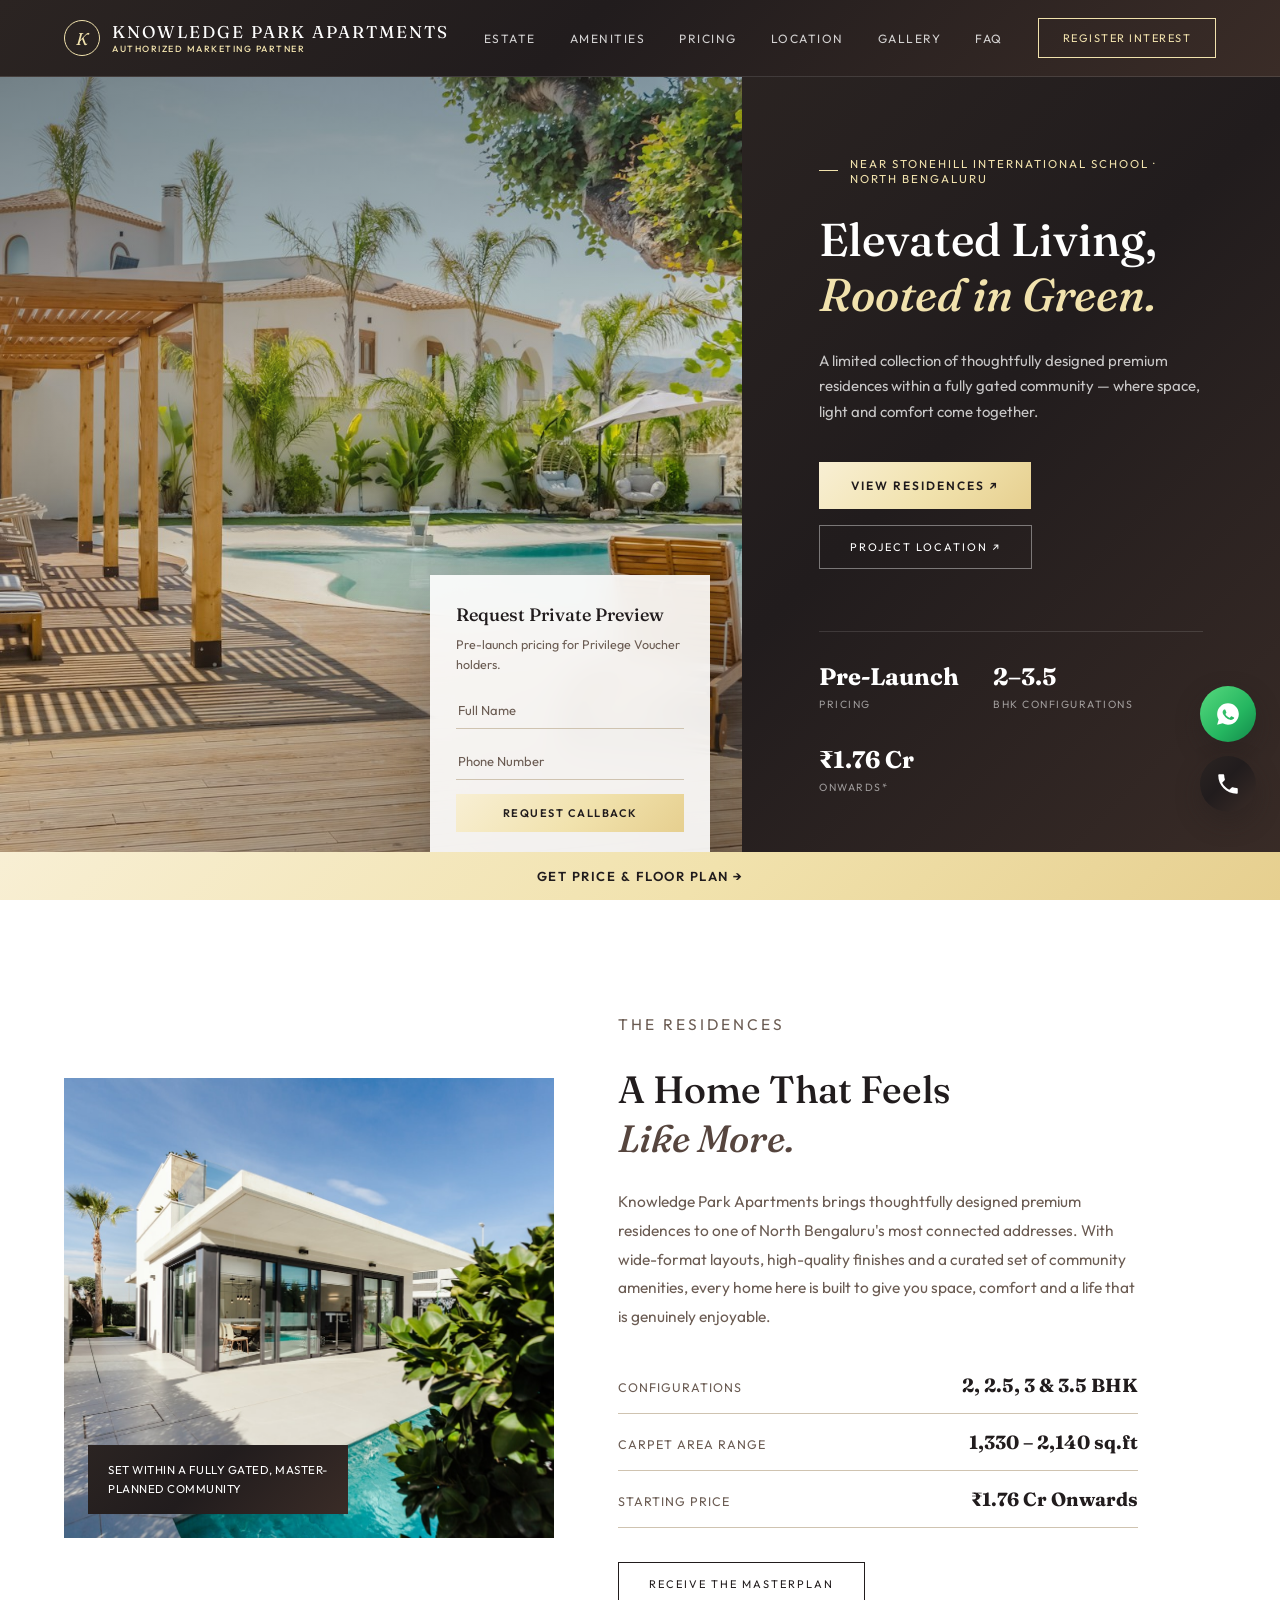
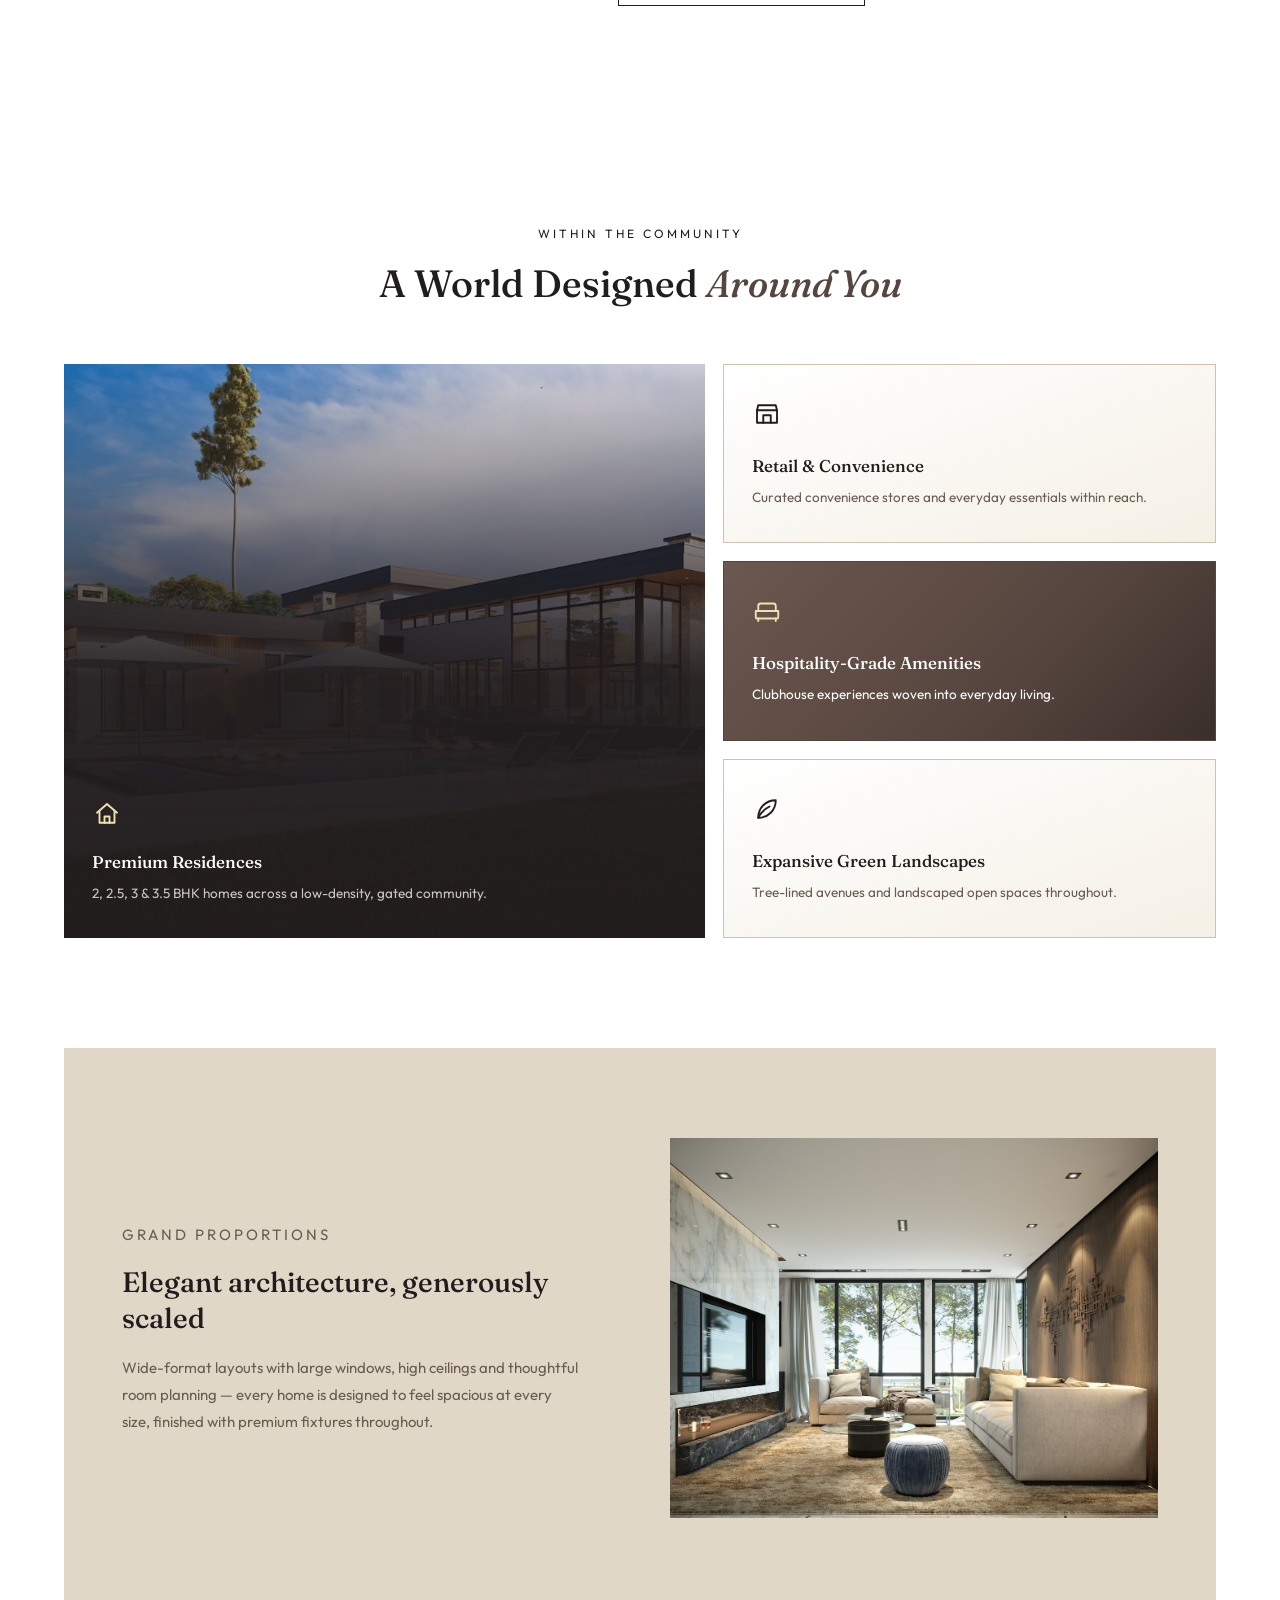
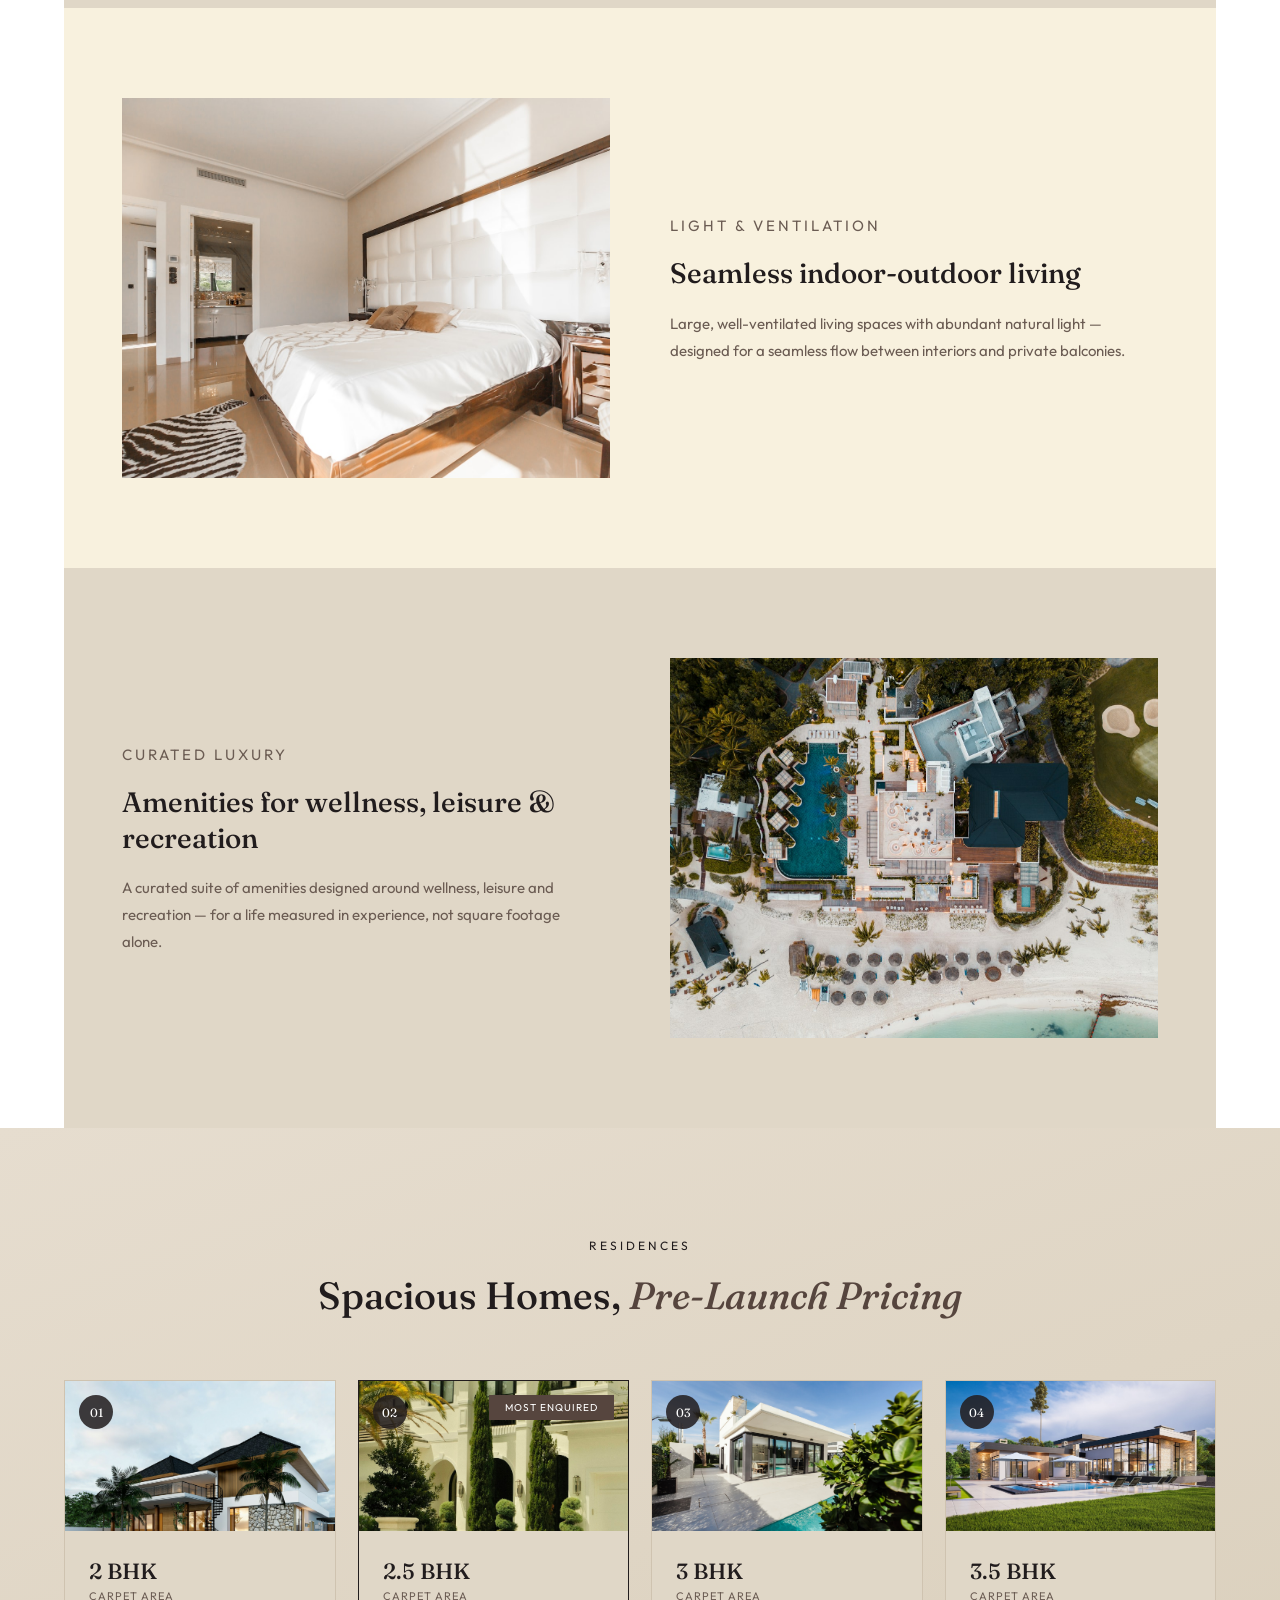
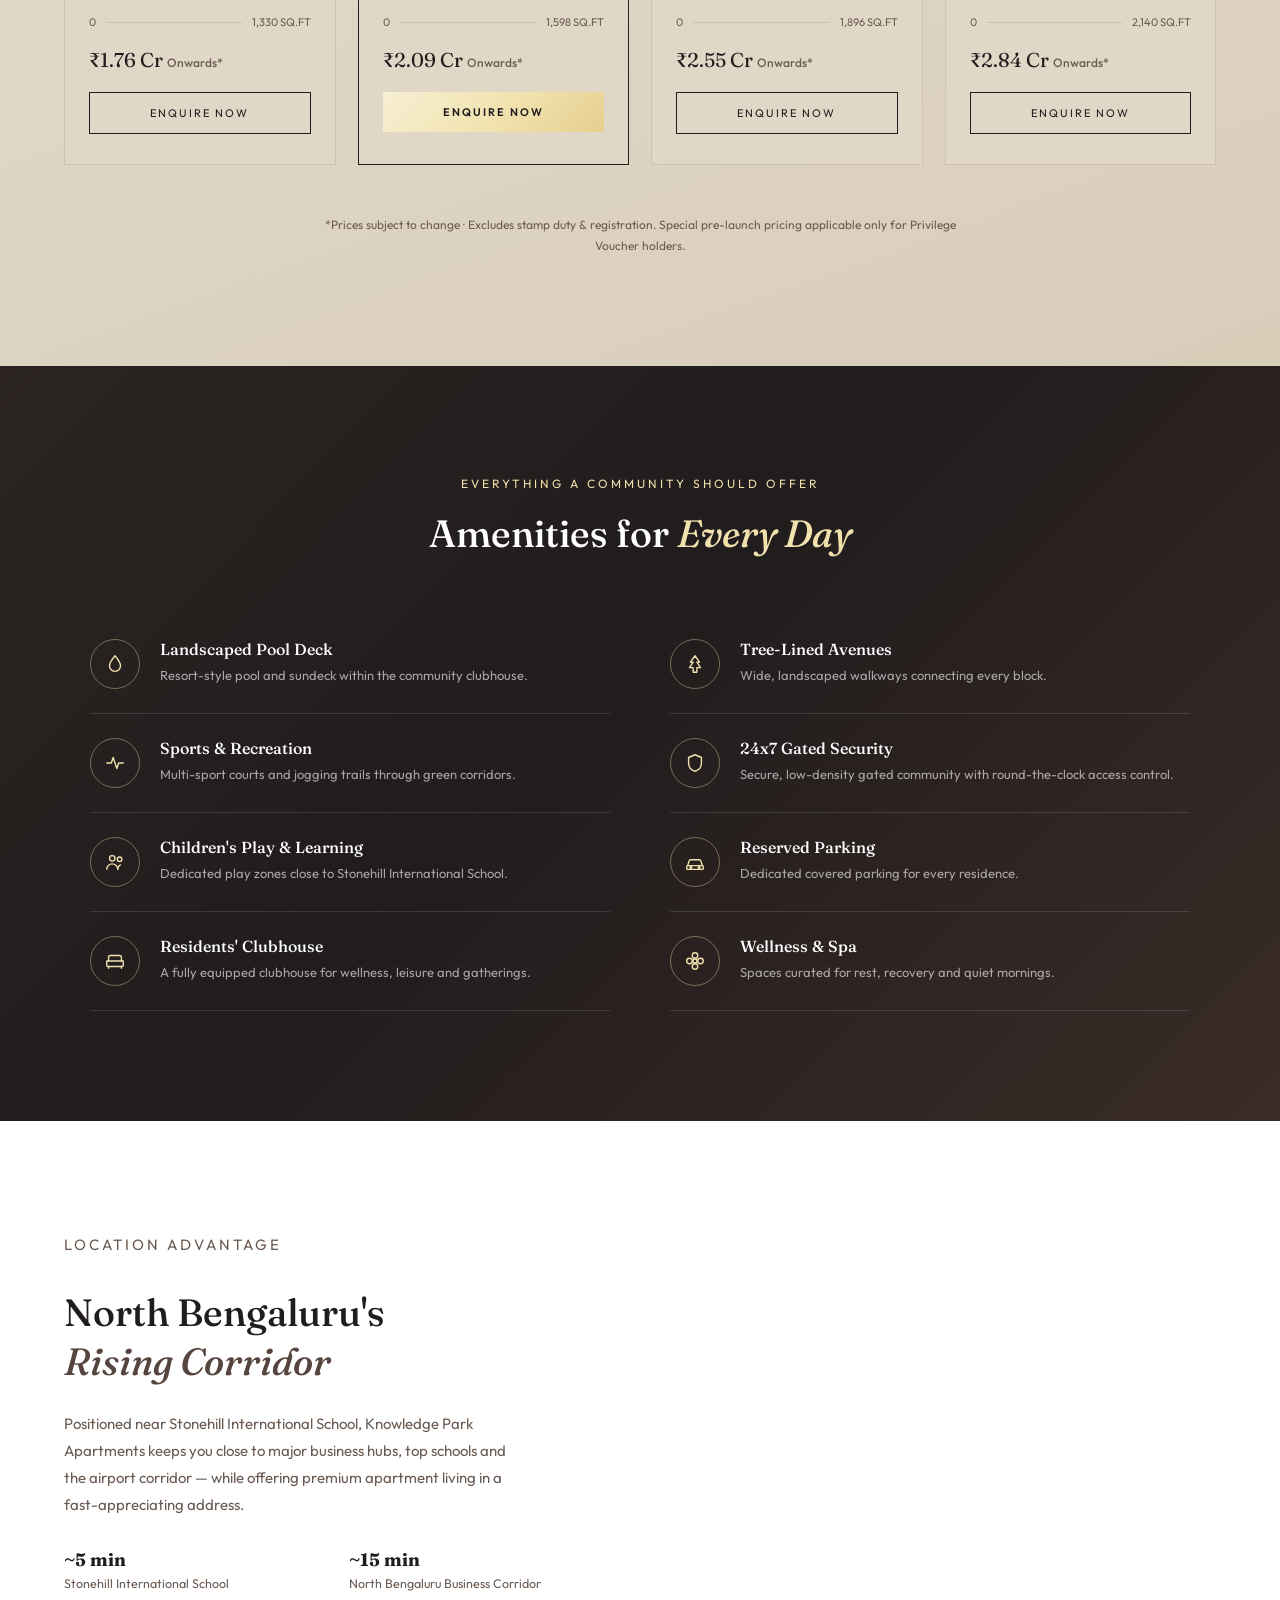
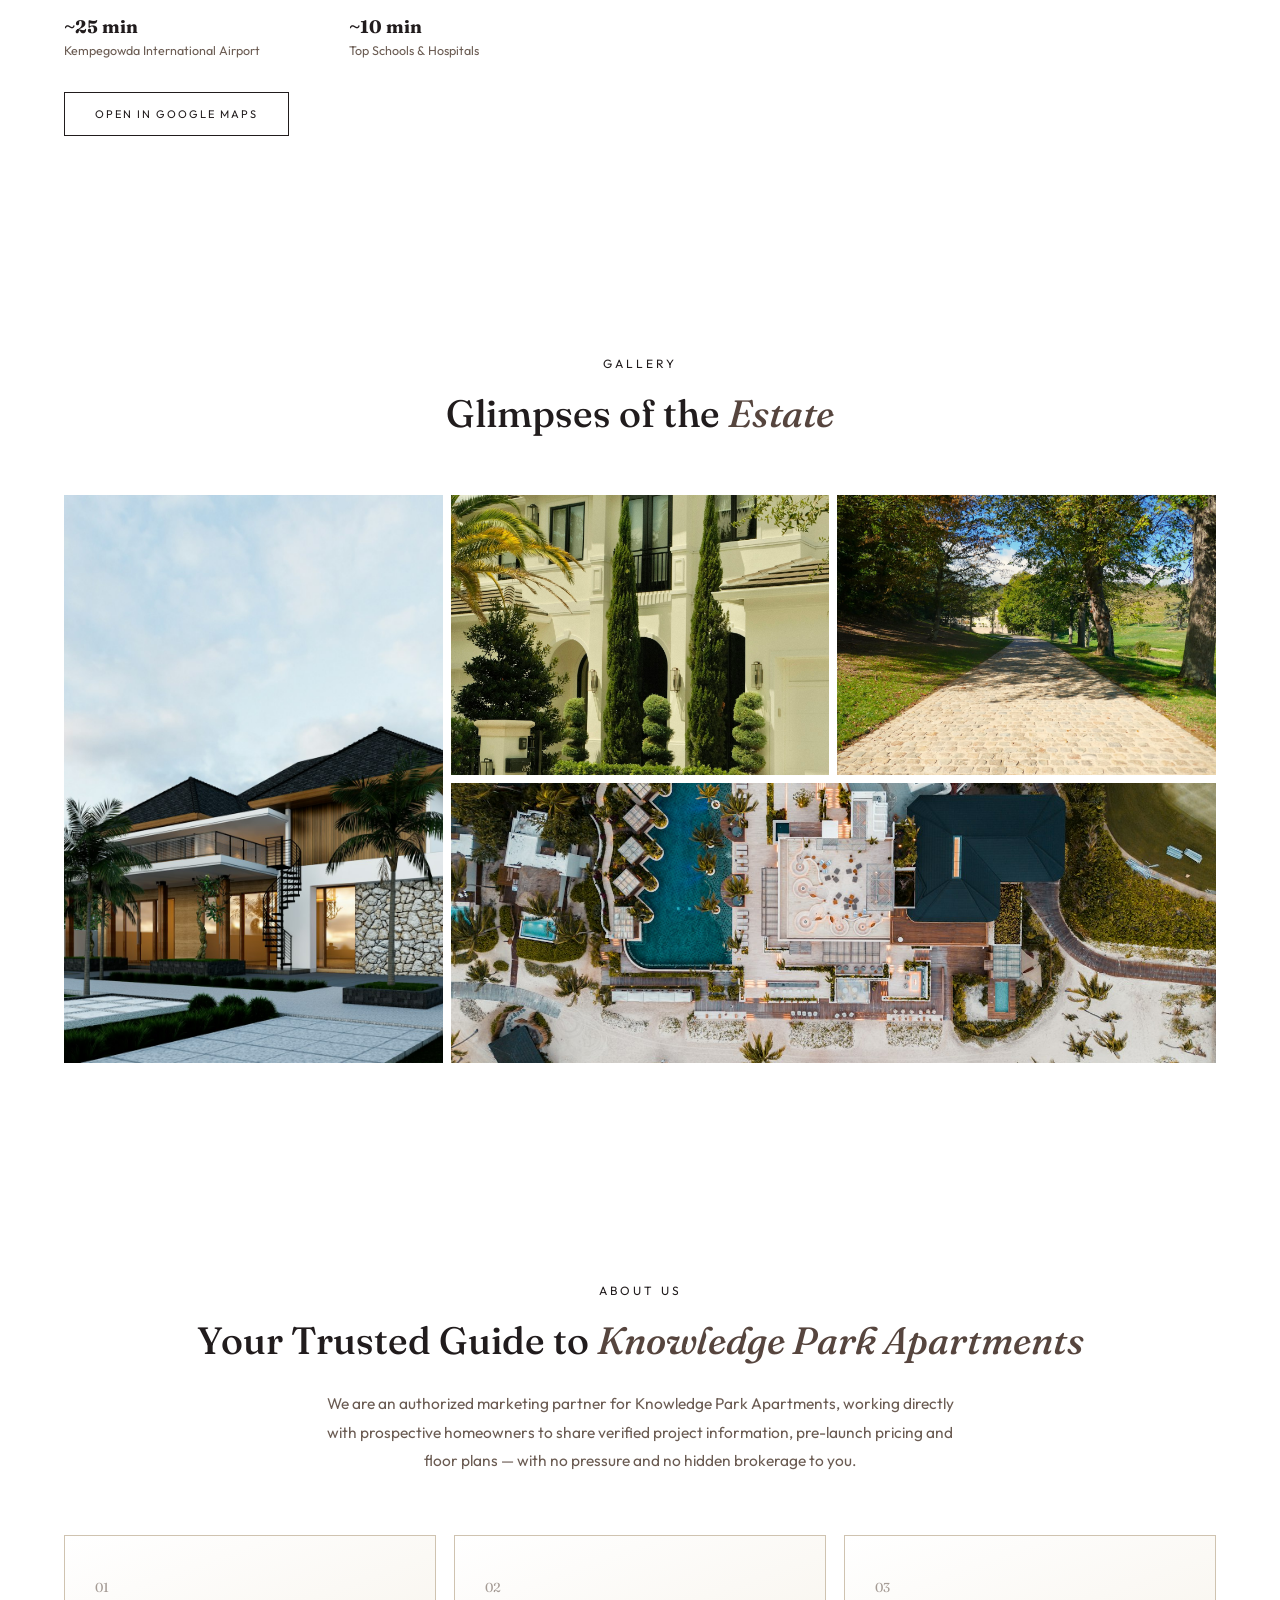
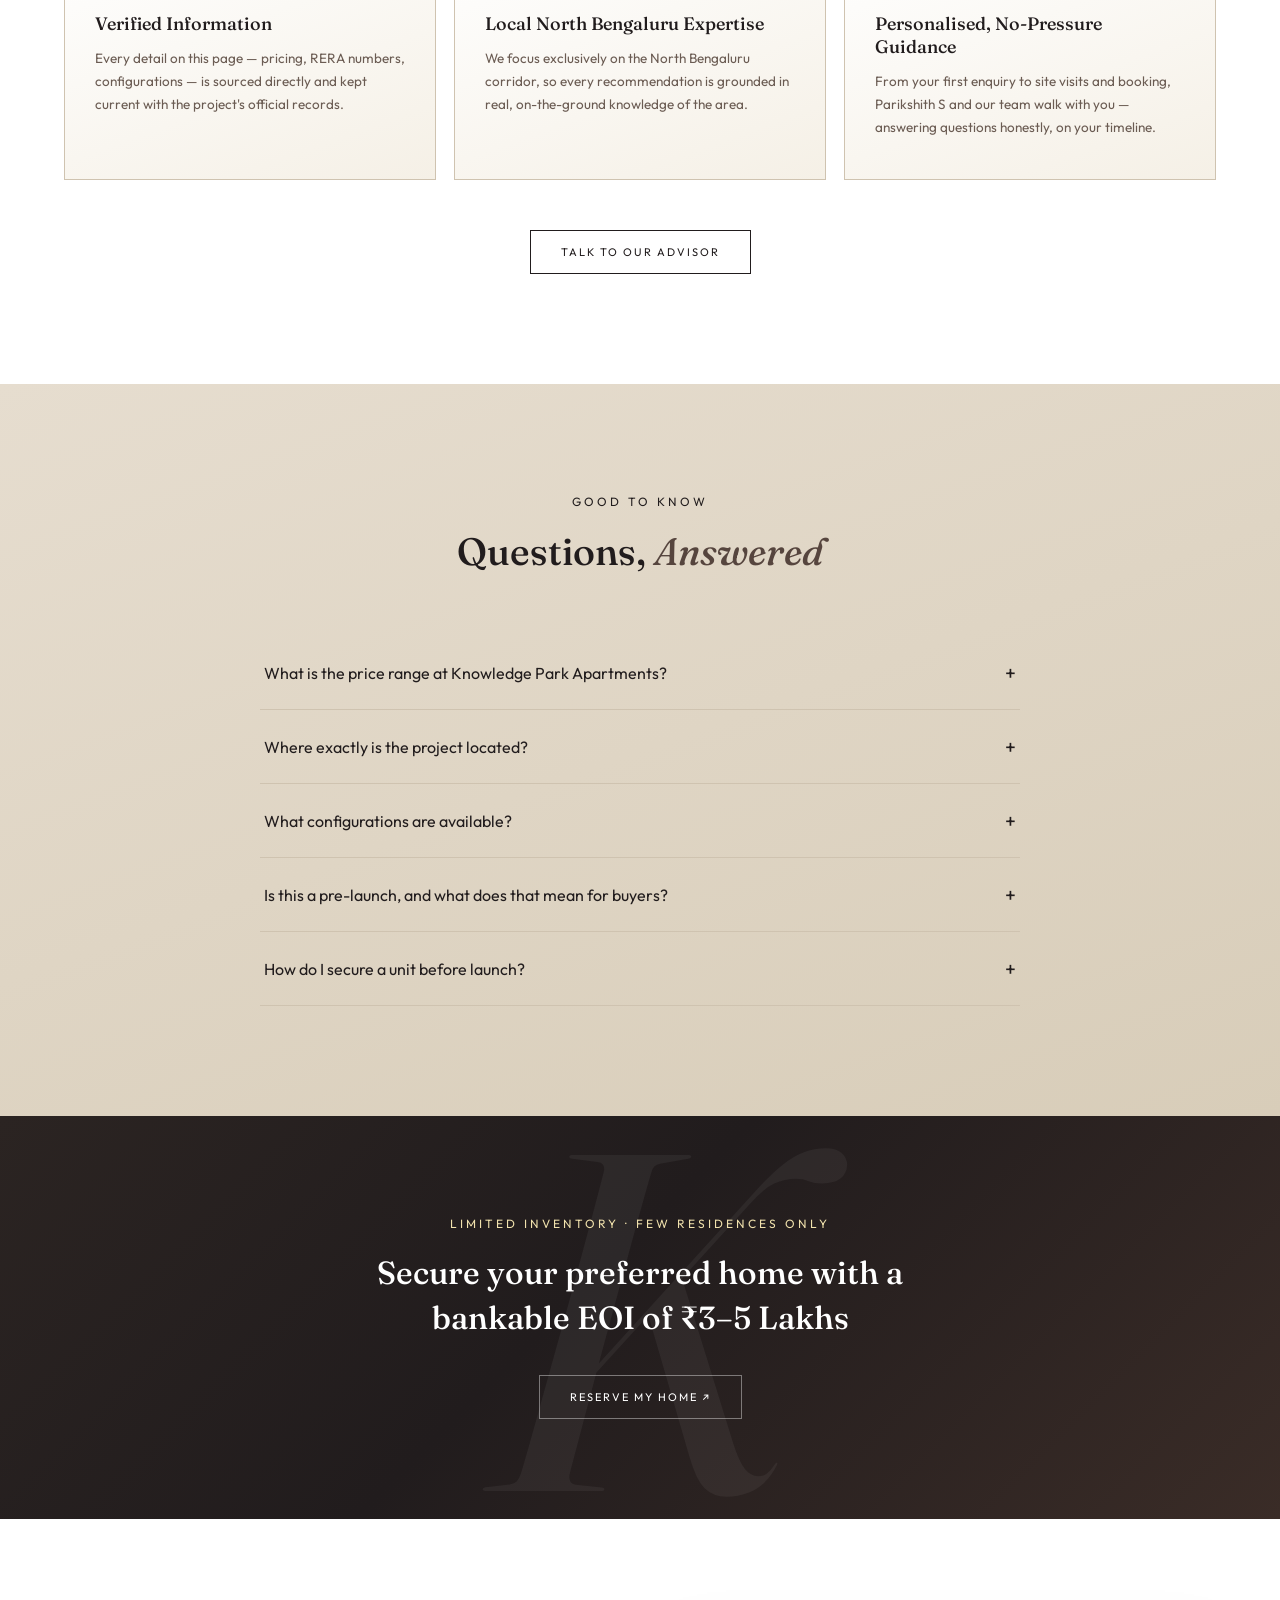
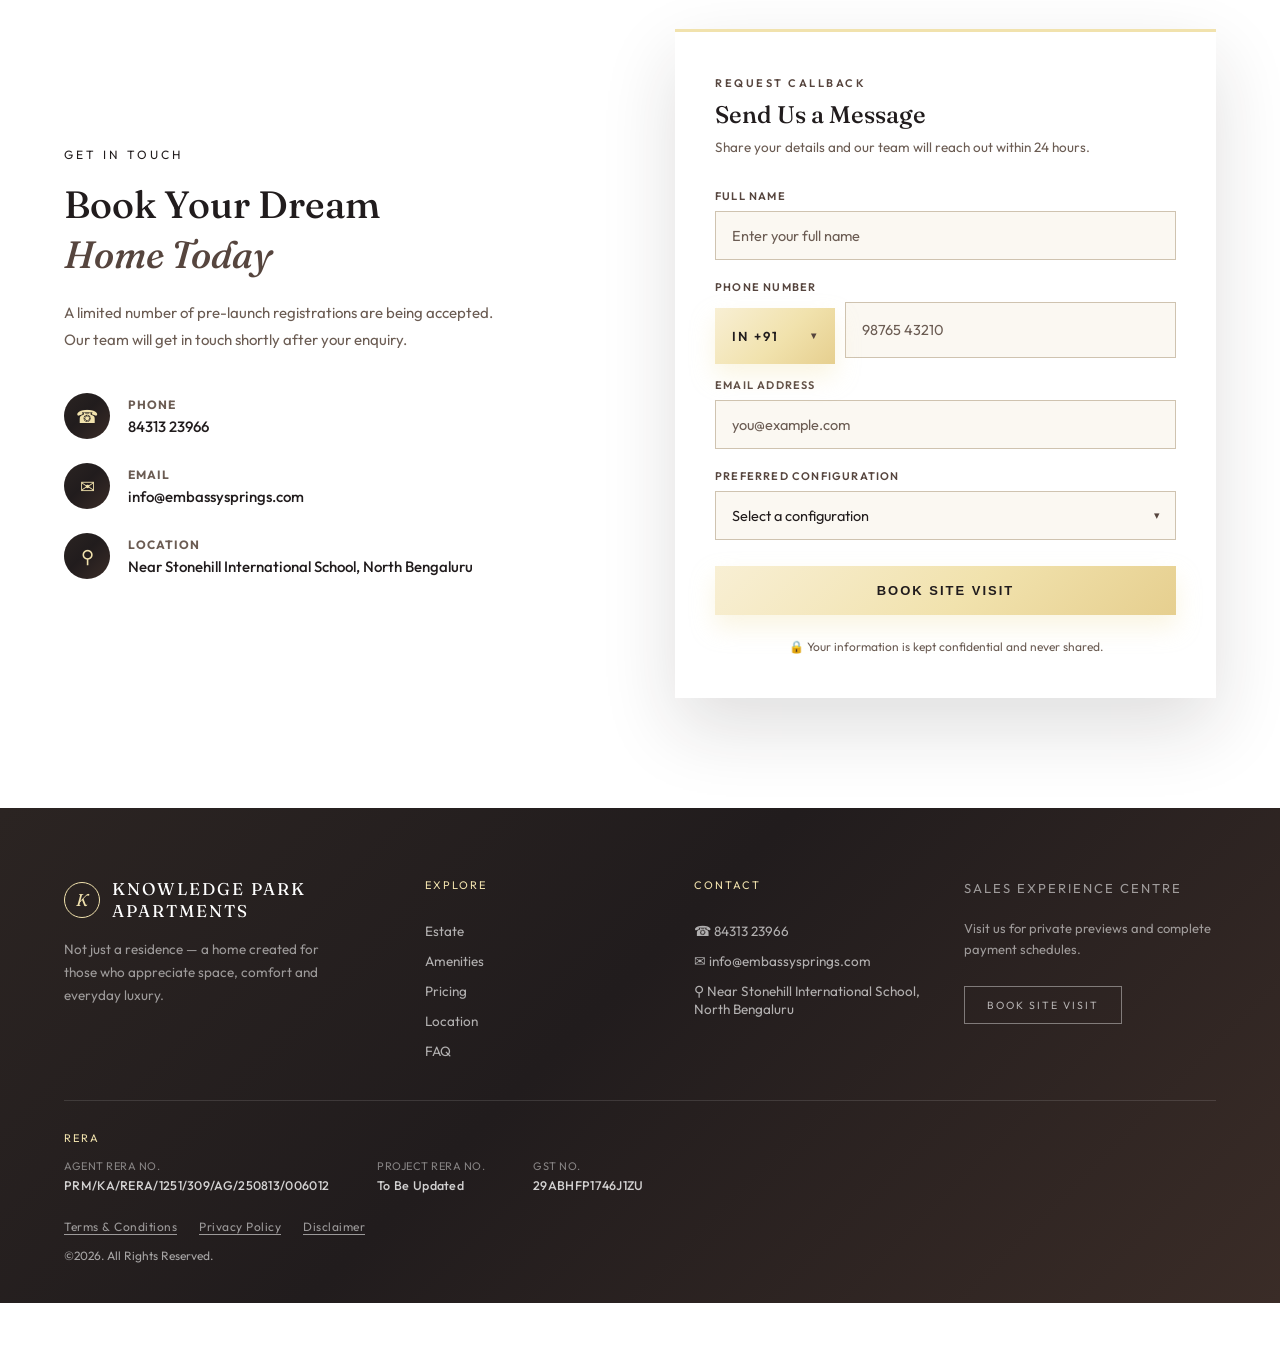
==== commit bac4120b: "Trigger fresh GitHub Pages build" ====
--- a/index.html
+++ b/index.html
@@ -1,4 +1,5 @@
 <!DOCTYPE html>
+<!-- build: 2026-07-04 -->
 <html lang="en">
 <head>
 <meta charset="UTF-8">
--- a/style.css
+++ b/style.css
@@ -1,7 +1,7 @@
 :root {
   --forest: #211c1d;
   --forest-soft: #56453e;
-  --forest-line: rgba(255,255,255,0.12);
+  --forest-line: rgba(255, 255, 255, 0.12);
   --charcoal: #211c1d;
   --charcoal-soft: #56453e;
   --cream: #e0d7c7;
@@ -24,11 +24,17 @@
   --r-pill: 0;
 }
 
-* { margin: 0; padding: 0; box-sizing: border-box; }
-html { scroll-behavior: smooth; }
+* {
+  margin: 0;
+  padding: 0;
+  box-sizing: border-box;
+}
+html {
+  scroll-behavior: smooth;
+}
 
 body {
-  font-family: 'Outfit', sans-serif;
+  font-family: "Outfit", sans-serif;
   background: var(--grad-light);
   background-attachment: fixed;
   color: var(--charcoal);
@@ -36,28 +42,59 @@
   padding-bottom: 56px;
 }
 
-h1, h2, h3, h4 { font-family: 'Fraunces', serif; font-weight: 500; }
-em { font-style: italic; font-weight: 500; color: var(--forest-soft); }
-.hero-panel em, .amenities em { color: var(--mustard); }
-a { color: inherit; text-decoration: none; }
-ul { list-style: none; }
-img { max-width: 100%; display: block; }
+h1,
+h2,
+h3,
+h4 {
+  font-family: "Fraunces", serif;
+  font-weight: 500;
+}
+em {
+  font-style: italic;
+  font-weight: 500;
+  color: var(--forest-soft);
+}
+.hero-panel em,
+.amenities em {
+  color: var(--mustard);
+}
+a {
+  color: inherit;
+  text-decoration: none;
+}
+ul {
+  list-style: none;
+}
+img {
+  max-width: 100%;
+  display: block;
+}
 
 /* Fade-up scroll animation */
 .fade-up {
   opacity: 0;
   transform: translateY(28px);
-  transition: opacity 0.9s cubic-bezier(.2,.6,.2,1), transform 0.9s cubic-bezier(.2,.6,.2,1);
-}
-.fade-up.visible { opacity: 1; transform: translateY(0); }
+  transition:
+    opacity 0.9s cubic-bezier(0.2, 0.6, 0.2, 1),
+    transform 0.9s cubic-bezier(0.2, 0.6, 0.2, 1);
+}
+.fade-up.visible {
+  opacity: 1;
+  transform: translateY(0);
+}
 
 /* Hero load-in reveal (orchestrated by preloader, not scroll) */
 .hero-reveal-item {
   opacity: 0;
   transform: translateY(22px);
-  transition: opacity 0.85s cubic-bezier(.2,.6,.2,1), transform 0.85s cubic-bezier(.2,.6,.2,1);
-}
-.hero-reveal-item.visible { opacity: 1; transform: translateY(0); }
+  transition:
+    opacity 0.85s cubic-bezier(0.2, 0.6, 0.2, 1),
+    transform 0.85s cubic-bezier(0.2, 0.6, 0.2, 1);
+}
+.hero-reveal-item.visible {
+  opacity: 1;
+  transform: translateY(0);
+}
 
 /* Preloader */
 .preloader {
@@ -70,37 +107,74 @@
   justify-content: center;
   gap: 22px;
   background: var(--grad-dark);
-  transition: opacity 0.6s ease, visibility 0.6s ease;
+  transition:
+    opacity 0.6s ease,
+    visibility 0.6s ease;
 }
 .preloader-mark {
-  width: 84px; height: 84px;
+  width: 84px;
+  height: 84px;
   border: 1px solid var(--mustard);
   border-radius: 50%;
-  display: flex; align-items: center; justify-content: center;
-  font-family: 'Fraunces', serif;
+  display: flex;
+  align-items: center;
+  justify-content: center;
+  font-family: "Fraunces", serif;
   font-style: italic;
   font-size: 34px;
   color: var(--mustard);
   animation: preloaderPulse 1.6s ease-in-out infinite;
 }
-.preloader-bar { width: 120px; height: 2px; background: rgba(255,255,255,0.15); overflow: hidden; }
-.preloader-bar span { display: block; height: 100%; width: 35%; background: var(--grad-gold); animation: preloaderSlide 1.1s ease-in-out infinite; }
+.preloader-bar {
+  width: 120px;
+  height: 2px;
+  background: rgba(255, 255, 255, 0.15);
+  overflow: hidden;
+}
+.preloader-bar span {
+  display: block;
+  height: 100%;
+  width: 35%;
+  background: var(--grad-gold);
+  animation: preloaderSlide 1.1s ease-in-out infinite;
+}
 @keyframes preloaderPulse {
-  0%, 100% { transform: scale(1); opacity: 1; }
-  50% { transform: scale(1.07); opacity: 0.85; }
+  0%,
+  100% {
+    transform: scale(1);
+    opacity: 1;
+  }
+  50% {
+    transform: scale(1.07);
+    opacity: 0.85;
+  }
 }
 @keyframes preloaderSlide {
-  0% { transform: translateX(-140%); }
-  50% { transform: translateX(60%); }
-  100% { transform: translateX(240%); }
-}
-.preloader.hide { opacity: 0; visibility: hidden; pointer-events: none; }
-body.preloading { overflow: hidden; }
+  0% {
+    transform: translateX(-140%);
+  }
+  50% {
+    transform: translateX(60%);
+  }
+  100% {
+    transform: translateX(240%);
+  }
+}
+.preloader.hide {
+  opacity: 0;
+  visibility: hidden;
+  pointer-events: none;
+}
+body.preloading {
+  overflow: hidden;
+}
 
 /* Navbar */
 .navbar {
   position: fixed;
-  top: 0; left: 0; right: 0;
+  top: 0;
+  left: 0;
+  right: 0;
   z-index: 100;
   display: flex;
   align-items: center;
@@ -117,11 +191,13 @@
   gap: 12px;
 }
 .logo-mark {
-  width: 36px; height: 36px; flex-shrink: 0;
+  width: 36px;
+  height: 36px;
+  flex-shrink: 0;
   border-radius: 50%;
   border: 1px solid var(--mustard);
   color: var(--mustard);
-  font-family: 'Fraunces', serif;
+  font-family: "Fraunces", serif;
   font-style: italic;
   font-size: 17px;
   display: flex;
@@ -129,7 +205,7 @@
   justify-content: center;
 }
 .logo-text {
-  font-family: 'Fraunces', serif;
+  font-family: "Fraunces", serif;
   font-size: 17px;
   letter-spacing: 2px;
   display: flex;
@@ -137,7 +213,7 @@
   line-height: 1.3;
 }
 .logo-text em {
-  font-family: 'Outfit', sans-serif;
+  font-family: "Outfit", sans-serif;
   font-style: normal;
   font-size: 9px;
   letter-spacing: 1.5px;
@@ -145,14 +221,19 @@
   text-transform: uppercase;
 }
 
-.nav-links { display: flex; gap: 34px; }
+.nav-links {
+  display: flex;
+  gap: 34px;
+}
 .nav-links a {
-  color: rgba(255,255,255,0.8);
+  color: rgba(255, 255, 255, 0.8);
   font-size: 12px;
   letter-spacing: 1.5px;
   text-transform: uppercase;
 }
-.nav-links a:hover { color: var(--mustard); }
+.nav-links a:hover {
+  color: var(--mustard);
+}
 
 .nav-cta {
   border: 1px solid var(--mustard);
@@ -163,7 +244,10 @@
   text-transform: uppercase;
   padding: 12px 24px;
 }
-.nav-cta:hover { background: var(--grad-gold); color: var(--forest); }
+.nav-cta:hover {
+  background: var(--grad-gold);
+  color: var(--forest);
+}
 
 .nav-toggle {
   display: none;
@@ -182,15 +266,24 @@
   width: 100%;
   height: 1.5px;
   background: #fff;
-  transition: transform 0.3s ease, opacity 0.3s ease;
-}
-.nav-toggle.open span:nth-child(1) { transform: translateY(6.5px) rotate(45deg); }
-.nav-toggle.open span:nth-child(2) { opacity: 0; }
-.nav-toggle.open span:nth-child(3) { transform: translateY(-6.5px) rotate(-45deg); }
+  transition:
+    transform 0.3s ease,
+    opacity 0.3s ease;
+}
+.nav-toggle.open span:nth-child(1) {
+  transform: translateY(6.5px) rotate(45deg);
+}
+.nav-toggle.open span:nth-child(2) {
+  opacity: 0;
+}
+.nav-toggle.open span:nth-child(3) {
+  transform: translateY(-6.5px) rotate(-45deg);
+}
 
 .mobile-nav {
   position: fixed;
-  top: 0; right: -100%;
+  top: 0;
+  right: -100%;
   width: 78%;
   max-width: 320px;
   height: 100vh;
@@ -203,21 +296,39 @@
   padding: 40px;
   transition: right 0.4s ease;
 }
-.mobile-nav.open { right: 0; }
+.mobile-nav.open {
+  right: 0;
+}
 
 .nav-backdrop {
   position: fixed;
-  top: 0; left: 0; right: 0; bottom: 0;
-  background: rgba(0,0,0,0.5);
+  top: 0;
+  left: 0;
+  right: 0;
+  bottom: 0;
+  background: rgba(0, 0, 0, 0.5);
   z-index: 140;
   opacity: 0;
   pointer-events: none;
   transition: opacity 0.3s ease;
 }
-.nav-backdrop.open { opacity: 1; pointer-events: auto; }
-.mobile-nav a { color: #fff; font-size: 16px; letter-spacing: 1px; text-transform: uppercase; }
-.mobile-nav .btn-gold { margin-top: 14px; text-align: center; }
-body.nav-open { overflow: hidden; }
+.nav-backdrop.open {
+  opacity: 1;
+  pointer-events: auto;
+}
+.mobile-nav a {
+  color: #fff;
+  font-size: 16px;
+  letter-spacing: 1px;
+  text-transform: uppercase;
+}
+.mobile-nav .btn-gold {
+  margin-top: 14px;
+  text-align: center;
+}
+body.nav-open {
+  overflow: hidden;
+}
 
 /* Buttons */
 .btn-gold {
@@ -230,9 +341,14 @@
   letter-spacing: 2px;
   text-transform: uppercase;
   font-weight: 600;
-  transition: background 0.3s ease, transform 0.3s ease;
-}
-.btn-gold:hover { background: var(--cream); transform: translateY(-2px); }
+  transition:
+    background 0.3s ease,
+    transform 0.3s ease;
+}
+.btn-gold:hover {
+  background: var(--cream);
+  transform: translateY(-2px);
+}
 
 .btn-gold-sm {
   display: block;
@@ -247,7 +363,10 @@
   font-weight: 600;
   transition: background 0.3s ease;
 }
-.btn-gold-sm:hover { background: var(--charcoal); color: #fff; }
+.btn-gold-sm:hover {
+  background: var(--charcoal);
+  color: #fff;
+}
 
 .btn-outline {
   display: inline-block;
@@ -260,11 +379,15 @@
   text-transform: uppercase;
   transition: all 0.3s ease;
 }
-.btn-outline:hover { background: var(--grad-dark); color: #fff; border-color: var(--forest); }
+.btn-outline:hover {
+  background: var(--grad-dark);
+  color: #fff;
+  border-color: var(--forest);
+}
 
 .btn-outline-light {
   display: inline-block;
-  border: 1px solid rgba(255,255,255,0.4);
+  border: 1px solid rgba(255, 255, 255, 0.4);
   border-radius: var(--r-pill);
   color: #fff;
   padding: 14px 30px;
@@ -273,10 +396,16 @@
   text-transform: uppercase;
   transition: all 0.3s ease;
 }
-.btn-outline-light:hover { background: var(--grad-gold); color: var(--forest); border-color: var(--mustard); }
+.btn-outline-light:hover {
+  background: var(--grad-gold);
+  color: var(--forest);
+  border-color: var(--mustard);
+}
 
 /* Section generics */
-section { padding: 110px 5%; }
+section {
+  padding: 110px 5%;
+}
 .tag {
   color: var(--forest);
   font-size: 12px;
@@ -284,8 +413,14 @@
   text-transform: uppercase;
   margin-bottom: 18px;
 }
-.center { text-align: center; }
-section h2 { font-size: 38px; line-height: 1.3; margin-bottom: 24px; }
+.center {
+  text-align: center;
+}
+section h2 {
+  font-size: 38px;
+  line-height: 1.3;
+  margin-bottom: 24px;
+}
 
 /* Hero */
 .hero {
@@ -296,7 +431,10 @@
 }
 .hero-panel {
   position: absolute;
-  top: 0; bottom: 0; left: 58%; right: 0;
+  top: 0;
+  bottom: 0;
+  left: 58%;
+  right: 0;
   background: var(--grad-dark);
   color: #fff;
   display: flex;
@@ -316,29 +454,77 @@
   margin-bottom: 20px;
   text-transform: uppercase;
 }
-.eyebrow-dash { display: inline-block; width: 24px; height: 1px; background: var(--mustard); }
-.hero h1 { font-size: 46px; line-height: 1.2; margin-bottom: 20px; color: #fff; }
-.hero-sub { font-size: 15px; color: rgba(255,255,255,0.75); line-height: 1.7; max-width: 440px; margin-bottom: 32px; }
-.hero-btns { display: flex; gap: 16px; flex-wrap: wrap; margin-bottom: 56px; }
-
-.hero-stats { display: flex; gap: 34px; border-top: 1px solid var(--forest-line); padding-top: 30px; flex-wrap: wrap; }
-.hero-stats div { display: flex; flex-direction: column; gap: 6px; }
-.hero-stats strong { font-family: 'Fraunces', serif; font-size: 24px; color: #fff; }
-.hero-stats span { font-size: 10.5px; letter-spacing: 1.5px; text-transform: uppercase; color: rgba(255,255,255,0.55); }
+.eyebrow-dash {
+  display: inline-block;
+  width: 24px;
+  height: 1px;
+  background: var(--mustard);
+}
+.hero h1 {
+  font-size: 46px;
+  line-height: 1.2;
+  margin-bottom: 20px;
+  color: #fff;
+}
+.hero-sub {
+  font-size: 15px;
+  color: rgba(255, 255, 255, 0.75);
+  line-height: 1.7;
+  max-width: 440px;
+  margin-bottom: 32px;
+}
+.hero-btns {
+  display: flex;
+  gap: 16px;
+  flex-wrap: wrap;
+  margin-bottom: 56px;
+}
+
+.hero-stats {
+  display: flex;
+  gap: 34px;
+  border-top: 1px solid var(--forest-line);
+  padding-top: 30px;
+  flex-wrap: wrap;
+}
+.hero-stats div {
+  display: flex;
+  flex-direction: column;
+  gap: 6px;
+}
+.hero-stats strong {
+  font-family: "Fraunces", serif;
+  font-size: 24px;
+  color: #fff;
+}
+.hero-stats span {
+  font-size: 10.5px;
+  letter-spacing: 1.5px;
+  text-transform: uppercase;
+  color: rgba(255, 255, 255, 0.55);
+}
 
 .hero-media {
-  position: absolute; top: 0; bottom: 0; left: 0; width: 58%;
+  position: absolute;
+  top: 0;
+  bottom: 0;
+  left: 0;
+  width: 58%;
   overflow: hidden;
   background: var(--grad-dark);
   border-radius: 0 var(--r-lg) var(--r-lg) 0;
-  opacity: 0;
   transform: scale(1.03);
-  transition: opacity 1.4s cubic-bezier(.16,.7,.3,1), transform 1.6s cubic-bezier(.16,.7,.3,1);
-}
-.hero-media.revealed { opacity: 1; transform: scale(1); }
+  transition: transform 1.6s cubic-bezier(0.16, 0.7, 0.3, 1);
+}
+.hero-media.revealed {
+  transform: scale(1);
+}
 .hero-photo {
-  position: absolute; top: 0; left: 0;
-  width: 100%; height: 100%;
+  position: absolute;
+  top: 0;
+  left: 0;
+  width: 100%;
+  height: 100%;
   object-fit: cover;
   opacity: 0;
   transform: scale(1.06);
@@ -351,45 +537,78 @@
   animation: heroPhotoDrift 6.5s ease-in-out forwards;
 }
 .hero-media-overlay {
-  position: absolute; inset: 0;
+  position: absolute;
+  inset: 0;
   z-index: 2;
-  background: linear-gradient(160deg, rgba(33,28,29,0.55) 0%, rgba(86,69,62,0.28) 38%, rgba(33,28,29,0.1) 60%, rgba(33,28,29,0.55) 100%);
+  background: linear-gradient(
+    160deg,
+    rgba(33, 28, 29, 0.55) 0%,
+    rgba(86, 69, 62, 0.28) 38%,
+    rgba(33, 28, 29, 0.1) 60%,
+    rgba(33, 28, 29, 0.55) 100%
+  );
 }
 @keyframes heroPhotoDrift {
-  from { transform: scale(1.06); }
-  to { transform: scale(1.14); }
+  from {
+    transform: scale(1.06);
+  }
+  to {
+    transform: scale(1.14);
+  }
 }
 @media (prefers-reduced-motion: reduce) {
-  .hero-media { transition: none; opacity: 1; transform: scale(1); }
-  .hero-photo { transition: none; animation: none; transform: scale(1); }
+  .hero-media {
+    transition: none;
+    opacity: 1;
+    transform: scale(1);
+  }
+  .hero-photo {
+    transition: none;
+    animation: none;
+    transform: scale(1);
+  }
 }
 .hero-preview-card {
   position: absolute;
-  right: 32px; bottom: 40px;
+  right: 32px;
+  bottom: 40px;
   width: 280px;
-  background: rgba(255,255,255,0.9);
+  background: rgba(255, 255, 255, 0.9);
   backdrop-filter: blur(16px);
   -webkit-backdrop-filter: blur(16px);
   border-radius: var(--r-md);
   padding: 28px 26px;
-  box-shadow: 0 24px 60px rgba(33,28,29,0.28);
+  box-shadow: 0 24px 60px rgba(33, 28, 29, 0.28);
   z-index: 5;
 }
-.hero-preview-card h4 { font-size: 18px; margin-bottom: 8px; }
-.hero-preview-card p { font-size: 12.5px; color: var(--muted); line-height: 1.6; margin-bottom: 18px; }
+.hero-preview-card h4 {
+  font-size: 18px;
+  margin-bottom: 8px;
+}
+.hero-preview-card p {
+  font-size: 12.5px;
+  color: var(--muted);
+  line-height: 1.6;
+  margin-bottom: 18px;
+}
 .hero-preview-card input {
   width: 100%;
   border: none;
   border-bottom: 1px solid var(--border);
   background: none;
   padding: 10px 2px;
-  font-family: 'Outfit', sans-serif;
+  font-family: "Outfit", sans-serif;
   font-size: 13px;
   margin-bottom: 14px;
   color: var(--charcoal);
 }
-.hero-preview-card input::placeholder { color: var(--muted); }
-.hero-preview-card input:focus { outline: none; border-color: var(--mustard-dim); }
+.hero-preview-card input::placeholder {
+  color: var(--muted);
+}
+.hero-preview-card input:focus {
+  outline: none;
+  border-color: var(--mustard-dim);
+}
 
 /* Overview */
 .overview {
@@ -398,11 +617,19 @@
   gap: 64px;
   align-items: center;
 }
-.overview-media { position: relative; }
-.overview-media img { width: 100%; height: 460px; object-fit: cover; border-radius: var(--r-lg); }
+.overview-media {
+  position: relative;
+}
+.overview-media img {
+  width: 100%;
+  height: 460px;
+  object-fit: cover;
+  border-radius: var(--r-lg);
+}
 .overview-badge {
   position: absolute;
-  left: 24px; bottom: 24px;
+  left: 24px;
+  bottom: 24px;
   max-width: 260px;
   background: var(--grad-dark);
   color: #fff;
@@ -413,9 +640,18 @@
   border-radius: var(--r-md);
   text-transform: uppercase;
 }
-.overview-text p { color: var(--muted); font-size: 15.5px; line-height: 1.85; margin-bottom: 26px; max-width: 520px; }
-
-.spec-rows { margin-bottom: 34px; max-width: 520px; }
+.overview-text p {
+  color: var(--muted);
+  font-size: 15.5px;
+  line-height: 1.85;
+  margin-bottom: 26px;
+  max-width: 520px;
+}
+
+.spec-rows {
+  margin-bottom: 34px;
+  max-width: 520px;
+}
 .spec-row {
   display: flex;
   justify-content: space-between;
@@ -423,8 +659,17 @@
   padding: 16px 0;
   border-bottom: 1px solid var(--border);
 }
-.spec-row span { font-size: 12.5px; letter-spacing: 1px; text-transform: uppercase; color: var(--muted); }
-.spec-row strong { font-family: 'Fraunces', serif; font-size: 19px; color: var(--forest); }
+.spec-row span {
+  font-size: 12.5px;
+  letter-spacing: 1px;
+  text-transform: uppercase;
+  color: var(--muted);
+}
+.spec-row strong {
+  font-family: "Fraunces", serif;
+  font-size: 19px;
+  color: var(--forest);
+}
 
 /* Township bento grid */
 .township-grid {
@@ -439,11 +684,21 @@
   border: 1px solid var(--border);
   border-radius: var(--r-md);
   padding: 34px 28px;
-  transition: background 0.3s ease, transform 0.3s ease;
-}
-.township-card:hover { transform: translateY(-4px); }
-.township-card.highlighted { background: var(--grad-puce); border-color: var(--forest-soft); }
-.township-card.highlighted h3, .township-card.highlighted p { color: #fff; }
+  transition:
+    background 0.3s ease,
+    transform 0.3s ease;
+}
+.township-card:hover {
+  transform: translateY(-4px);
+}
+.township-card.highlighted {
+  background: var(--grad-puce);
+  border-color: var(--forest-soft);
+}
+.township-card.highlighted h3,
+.township-card.highlighted p {
+  color: #fff;
+}
 .township-card.feature {
   grid-row: span 3;
   position: relative;
@@ -458,26 +713,58 @@
   color: #fff;
 }
 .township-feature-overlay {
-  position: absolute; inset: 0;
-  background: linear-gradient(180deg, rgba(33,28,29,0.15) 0%, rgba(33,28,29,0.85) 90%);
-}
-.township-card.feature > * { position: relative; z-index: 1; }
-.township-card.feature h3 { color: #fff; }
-.township-card.feature p { color: rgba(255,255,255,0.75); }
-.township-card.feature .t-icon { color: var(--mustard); }
+  position: absolute;
+  inset: 0;
+  background: linear-gradient(
+    180deg,
+    rgba(33, 28, 29, 0.1) 0%,
+    rgba(33, 28, 29, 0.55) 30%,
+    rgba(33, 28, 29, 0.95) 55%,
+    rgba(33, 28, 29, 0.98) 100%
+  );
+}
+.township-card.feature > *:not(.township-feature-overlay) {
+  position: relative;
+  z-index: 1;
+}
+.township-card.feature h3 {
+  color: #fff;
+}
+.township-card.feature p {
+  color: rgba(255, 255, 255, 0.75);
+}
+.township-card.feature .t-icon {
+  color: var(--mustard);
+}
 .t-icon {
-  width: 30px; height: 30px;
-  stroke: currentColor; fill: none; stroke-width: 1.5;
-  stroke-linecap: round; stroke-linejoin: round;
+  width: 30px;
+  height: 30px;
+  stroke: currentColor;
+  fill: none;
+  stroke-width: 1.5;
+  stroke-linecap: round;
+  stroke-linejoin: round;
   color: var(--forest);
   margin-bottom: 22px;
 }
-.township-card.highlighted .t-icon { color: var(--mustard); }
-.township-card h3 { font-size: 17px; margin-bottom: 10px; }
-.township-card p { font-size: 13.5px; color: var(--muted); line-height: 1.65; }
+.township-card.highlighted .t-icon {
+  color: var(--mustard);
+}
+.township-card h3 {
+  font-size: 17px;
+  margin-bottom: 10px;
+}
+.township-card p {
+  font-size: 13.5px;
+  color: var(--muted);
+  line-height: 1.65;
+}
 
 /* Alternating feature rows */
-.features { padding-top: 0; padding-bottom: 0; }
+.features {
+  padding-top: 0;
+  padding-bottom: 0;
+}
 .feature-row {
   display: grid;
   grid-template-columns: 1fr 1fr;
@@ -486,16 +773,40 @@
   padding: 90px 5%;
   background: var(--cream);
 }
-.feature-row:nth-child(even) { background: var(--lavender-wash); }
-.feature-row.reverse { direction: rtl; }
-.feature-row.reverse > * { direction: ltr; }
-.feature-text .tag { margin-bottom: 16px; }
-.feature-text h3 { font-size: 28px; line-height: 1.3; margin-bottom: 18px; }
-.feature-text p { font-size: 15px; color: var(--muted); line-height: 1.8; max-width: 460px; }
-.feature-media img { width: 100%; height: 380px; object-fit: cover; border-radius: var(--r-lg); }
+.feature-row:nth-child(even) {
+  background: var(--lavender-wash);
+}
+.feature-row.reverse {
+  direction: rtl;
+}
+.feature-row.reverse > * {
+  direction: ltr;
+}
+.feature-text .tag {
+  margin-bottom: 16px;
+}
+.feature-text h3 {
+  font-size: 28px;
+  line-height: 1.3;
+  margin-bottom: 18px;
+}
+.feature-text p {
+  font-size: 15px;
+  color: var(--muted);
+  line-height: 1.8;
+  max-width: 460px;
+}
+.feature-media img {
+  width: 100%;
+  height: 380px;
+  object-fit: cover;
+  border-radius: var(--r-lg);
+}
 
 /* Pricing */
-.pricing { background: var(--grad-light); }
+.pricing {
+  background: var(--grad-light);
+}
 .price-grid {
   display: grid;
   grid-template-columns: repeat(4, 1fr);
@@ -507,20 +818,37 @@
   border: 1px solid var(--border);
   border-radius: var(--r-md);
   position: relative;
-  transition: transform 0.4s ease, box-shadow 0.4s ease;
+  transition:
+    transform 0.4s ease,
+    box-shadow 0.4s ease;
   overflow: hidden;
 }
-.price-card:hover { transform: translateY(-6px); box-shadow: 0 20px 40px rgba(0,0,0,0.1); }
-.price-card.featured { border-color: var(--forest); }
-.price-card-media { position: relative; height: 150px; }
-.price-card-media img { width: 100%; height: 100%; object-fit: cover; }
+.price-card:hover {
+  transform: translateY(-6px);
+  box-shadow: 0 20px 40px rgba(0, 0, 0, 0.1);
+}
+.price-card.featured {
+  border-color: var(--forest);
+}
+.price-card-media {
+  position: relative;
+  height: 150px;
+}
+.price-card-media img {
+  width: 100%;
+  height: 100%;
+  object-fit: cover;
+}
 .price-card-badge {
-  position: absolute; left: 14px; top: 14px;
-  width: 34px; height: 34px;
+  position: absolute;
+  left: 14px;
+  top: 14px;
+  width: 34px;
+  height: 34px;
   border-radius: 50%;
-  background: rgba(33,28,29,0.85);
+  background: rgba(33, 28, 29, 0.85);
   color: #fff;
-  font-family: 'Fraunces', serif;
+  font-family: "Fraunces", serif;
   font-size: 12px;
   display: flex;
   align-items: center;
@@ -528,7 +856,8 @@
 }
 .ribbon {
   position: absolute;
-  top: 14px; right: 14px;
+  top: 14px;
+  right: 14px;
   border-radius: var(--r-pill);
   background: var(--lavender);
   color: #fff;
@@ -538,15 +867,55 @@
   padding: 6px 16px;
   z-index: 2;
 }
-.price-card-body { padding: 26px 24px 30px; }
-.price-card h3 { font-size: 22px; margin-bottom: 4px; }
-.psize-label { font-size: 11px; letter-spacing: 1px; text-transform: uppercase; color: var(--muted); margin-bottom: 12px; }
-.size-bar { display: flex; align-items: center; gap: 10px; margin-bottom: 18px; }
-.size-bar span { font-size: 11px; color: var(--muted); white-space: nowrap; }
-.size-bar i { flex: 1; height: 1px; background: var(--border); }
-.pprice { font-family: 'Fraunces', serif; font-size: 20px; color: var(--forest); margin-bottom: 20px; }
-.pprice em { font-family: 'Outfit', sans-serif; font-size: 12px; color: var(--muted); font-style: normal; }
-.price-card .btn-outline, .price-card .btn-gold { width: 100%; text-align: center; padding: 13px; font-size: 11px; }
+.price-card-body {
+  padding: 26px 24px 30px;
+}
+.price-card h3 {
+  font-size: 22px;
+  margin-bottom: 4px;
+}
+.psize-label {
+  font-size: 11px;
+  letter-spacing: 1px;
+  text-transform: uppercase;
+  color: var(--muted);
+  margin-bottom: 12px;
+}
+.size-bar {
+  display: flex;
+  align-items: center;
+  gap: 10px;
+  margin-bottom: 18px;
+}
+.size-bar span {
+  font-size: 11px;
+  color: var(--muted);
+  white-space: nowrap;
+}
+.size-bar i {
+  flex: 1;
+  height: 1px;
+  background: var(--border);
+}
+.pprice {
+  font-family: "Fraunces", serif;
+  font-size: 20px;
+  color: var(--forest);
+  margin-bottom: 20px;
+}
+.pprice em {
+  font-family: "Outfit", sans-serif;
+  font-size: 12px;
+  color: var(--muted);
+  font-style: normal;
+}
+.price-card .btn-outline,
+.price-card .btn-gold {
+  width: 100%;
+  text-align: center;
+  padding: 13px;
+  font-size: 11px;
+}
 .price-note {
   font-size: 12px;
   color: var(--muted);
@@ -556,9 +925,16 @@
 }
 
 /* Amenities list */
-.amenities { background: var(--grad-dark); color: #fff; }
-.amenities .tag { color: var(--mustard); }
-.amenities h2 { color: #fff; }
+.amenities {
+  background: var(--grad-dark);
+  color: #fff;
+}
+.amenities .tag {
+  color: var(--mustard);
+}
+.amenities h2 {
+  color: #fff;
+}
 .amenities-list {
   display: grid;
   grid-template-columns: repeat(2, 1fr);
@@ -576,20 +952,34 @@
   border-bottom: 1px solid var(--forest-line);
 }
 .a-icon-wrap {
-  width: 50px; height: 50px; flex-shrink: 0;
+  width: 50px;
+  height: 50px;
+  flex-shrink: 0;
   border-radius: 50%;
-  border: 1px solid rgba(241,226,173,0.4);
+  border: 1px solid rgba(241, 226, 173, 0.4);
   display: flex;
   align-items: center;
   justify-content: center;
 }
 .a-icon {
-  width: 22px; height: 22px;
-  stroke: var(--mustard); fill: none; stroke-width: 1.5;
-  stroke-linecap: round; stroke-linejoin: round;
-}
-.amenity-item h3 { font-size: 16px; color: #fff; margin-bottom: 6px; }
-.amenity-item p { font-size: 13px; color: rgba(255,255,255,0.6); line-height: 1.6; }
+  width: 22px;
+  height: 22px;
+  stroke: var(--mustard);
+  fill: none;
+  stroke-width: 1.5;
+  stroke-linecap: round;
+  stroke-linejoin: round;
+}
+.amenity-item h3 {
+  font-size: 16px;
+  color: #fff;
+  margin-bottom: 6px;
+}
+.amenity-item p {
+  font-size: 13px;
+  color: rgba(255, 255, 255, 0.6);
+  line-height: 1.6;
+}
 
 /* Location */
 .location {
@@ -598,12 +988,40 @@
   gap: 60px;
   align-items: center;
 }
-.location-text p { color: var(--muted); font-size: 15px; line-height: 1.8; margin-bottom: 30px; max-width: 460px; }
-.loc-list { display: grid; grid-template-columns: repeat(2, 1fr); gap: 24px; margin-bottom: 34px; }
-.loc-list div { display: flex; flex-direction: column; gap: 4px; }
-.loc-list strong { font-family: 'Fraunces', serif; color: var(--forest); font-size: 18px; }
-.loc-list span { font-size: 12.5px; color: var(--muted); }
-.location-map iframe { width: 100%; height: 360px; border: 0; border-radius: var(--r-lg); filter: grayscale(15%); }
+.location-text p {
+  color: var(--muted);
+  font-size: 15px;
+  line-height: 1.8;
+  margin-bottom: 30px;
+  max-width: 460px;
+}
+.loc-list {
+  display: grid;
+  grid-template-columns: repeat(2, 1fr);
+  gap: 24px;
+  margin-bottom: 34px;
+}
+.loc-list div {
+  display: flex;
+  flex-direction: column;
+  gap: 4px;
+}
+.loc-list strong {
+  font-family: "Fraunces", serif;
+  color: var(--forest);
+  font-size: 18px;
+}
+.loc-list span {
+  font-size: 12.5px;
+  color: var(--muted);
+}
+.location-map iframe {
+  width: 100%;
+  height: 360px;
+  border: 0;
+  border-radius: var(--r-lg);
+  filter: grayscale(15%);
+}
 
 /* Gallery */
 .gallery-grid {
@@ -613,36 +1031,87 @@
   gap: 8px;
   margin-top: 56px;
 }
-.g-item { overflow: hidden; border-radius: var(--r-md); }
-.g-item img { width: 100%; height: 100%; object-fit: cover; display: block; transition: transform 0.6s ease; }
-.g-item:hover img { transform: scale(1.05); }
-.g-tall { grid-row: span 2; }
-.g-wide { grid-column: span 2; }
+.g-item {
+  overflow: hidden;
+  border-radius: var(--r-md);
+}
+.g-item img {
+  width: 100%;
+  height: 100%;
+  object-fit: cover;
+  display: block;
+  transition: transform 0.6s ease;
+}
+.g-item:hover img {
+  transform: scale(1.05);
+}
+.g-tall {
+  grid-row: span 2;
+}
+.g-wide {
+  grid-column: span 2;
+}
 
 /* About */
-.about { text-align: center; }
-.about-lead { max-width: 640px; margin: 0 auto 60px; font-size: 15.5px; color: var(--muted); line-height: 1.85; }
+.about {
+  text-align: center;
+}
+.about-lead {
+  max-width: 640px;
+  margin: 0 auto 60px;
+  font-size: 15.5px;
+  color: var(--muted);
+  line-height: 1.85;
+}
 .about-grid {
   display: grid;
   grid-template-columns: repeat(3, 1fr);
   gap: 18px;
 }
-.about-card { background: var(--grad-card); border: 1px solid var(--border); border-radius: var(--r-md); padding: 40px 30px; text-align: left; }
-.about-card .hnum { font-family: 'Fraunces', serif; font-size: 13px; color: var(--muted); opacity: 0.6; }
-.about-card h3 { font-size: 18px; margin: 16px 0 12px; }
-.about-card p { font-size: 13.5px; color: var(--muted); line-height: 1.7; }
-.about-cta { display: inline-block; margin-top: 50px; }
+.about-card {
+  background: var(--grad-card);
+  border: 1px solid var(--border);
+  border-radius: var(--r-md);
+  padding: 40px 30px;
+  text-align: left;
+}
+.about-card .hnum {
+  font-family: "Fraunces", serif;
+  font-size: 13px;
+  color: var(--muted);
+  opacity: 0.6;
+}
+.about-card h3 {
+  font-size: 18px;
+  margin: 16px 0 12px;
+}
+.about-card p {
+  font-size: 13.5px;
+  color: var(--muted);
+  line-height: 1.7;
+}
+.about-cta {
+  display: inline-block;
+  margin-top: 50px;
+}
 
 /* FAQ */
-.faq { background: var(--grad-light); }
-.accordion { max-width: 760px; margin: 60px auto 0; }
-.acc-item { border-bottom: 1px solid var(--border); }
+.faq {
+  background: var(--grad-light);
+}
+.accordion {
+  max-width: 760px;
+  margin: 60px auto 0;
+}
+.acc-item {
+  border-bottom: 1px solid var(--border);
+}
 .acc-head {
   width: 100%;
   background: none;
   border: none;
   text-align: left;
-  font-family: 'Outfit', sans-serif;
+  font-family: "Outfit", sans-serif;
   font-size: 16px;
   padding: 24px 4px;
   display: flex;
@@ -651,11 +1120,29 @@
   cursor: pointer;
   color: var(--charcoal);
 }
-.acc-head span { color: var(--lavender-dim); font-size: 20px; transition: transform 0.3s ease; }
-.acc-item.open .acc-head span { transform: rotate(45deg); }
-.acc-body { max-height: 0; overflow: hidden; transition: max-height 0.4s ease; }
-.acc-item.open .acc-body { max-height: 200px; }
-.acc-body p { font-size: 14px; color: var(--muted); line-height: 1.8; padding: 0 4px 24px; max-width: 600px; }
+.acc-head span {
+  color: var(--lavender-dim);
+  font-size: 20px;
+  transition: transform 0.3s ease;
+}
+.acc-item.open .acc-head span {
+  transform: rotate(45deg);
+}
+.acc-body {
+  max-height: 0;
+  overflow: hidden;
+  transition: max-height 0.4s ease;
+}
+.acc-item.open .acc-body {
+  max-height: 200px;
+}
+.acc-body p {
+  font-size: 14px;
+  color: var(--muted);
+  line-height: 1.8;
+  padding: 0 4px 24px;
+  max-width: 600px;
+}
 
 /* Brand band */
 .brand-band {
@@ -667,19 +1154,34 @@
 }
 .brand-monogram {
   position: absolute;
-  top: 50%; left: 50%;
+  top: 50%;
+  left: 50%;
   transform: translate(-50%, -50%);
-  font-family: 'Fraunces', serif;
+  font-family: "Fraunces", serif;
   font-style: italic;
   font-size: 480px;
   line-height: 1;
-  color: rgba(255,255,255,0.05);
+  color: rgba(255, 255, 255, 0.05);
   pointer-events: none;
   user-select: none;
 }
-.brand-band-content { position: relative; z-index: 1; }
-.tag-light { color: var(--mustard); font-size: 12px; letter-spacing: 3px; text-transform: uppercase; margin-bottom: 20px; }
-.brand-band-content h2 { color: #fff; font-size: 32px; line-height: 1.4; margin-bottom: 34px; }
+.brand-band-content {
+  position: relative;
+  z-index: 1;
+}
+.tag-light {
+  color: var(--mustard);
+  font-size: 12px;
+  letter-spacing: 3px;
+  text-transform: uppercase;
+  margin-bottom: 20px;
+}
+.brand-band-content h2 {
+  color: #fff;
+  font-size: 32px;
+  line-height: 1.4;
+  margin-bottom: 34px;
+}
 
 /* Enquire */
 .enquire {
@@ -688,35 +1190,92 @@
   gap: 70px;
   align-items: center;
 }
-.enquire-info .tag { margin-bottom: 18px; }
-.enquire-info h2 { margin-bottom: 20px; }
-.enquire-lead { color: var(--muted); font-size: 15px; line-height: 1.8; max-width: 440px; margin-bottom: 40px; }
-.contact-items { display: flex; flex-direction: column; gap: 24px; }
-.contact-item { display: flex; align-items: center; gap: 18px; }
+.enquire-info .tag {
+  margin-bottom: 18px;
+}
+.enquire-info h2 {
+  margin-bottom: 20px;
+}
+.enquire-lead {
+  color: var(--muted);
+  font-size: 15px;
+  line-height: 1.8;
+  max-width: 440px;
+  margin-bottom: 40px;
+}
+.contact-items {
+  display: flex;
+  flex-direction: column;
+  gap: 24px;
+}
+.contact-item {
+  display: flex;
+  align-items: center;
+  gap: 18px;
+}
 .c-icon {
-  width: 46px; height: 46px; flex-shrink: 0;
+  width: 46px;
+  height: 46px;
+  flex-shrink: 0;
   border-radius: 50%;
   background: var(--grad-dark);
   color: var(--mustard);
-  display: flex; align-items: center; justify-content: center;
+  display: flex;
+  align-items: center;
+  justify-content: center;
   font-size: 18px;
 }
-.contact-item strong { display: block; font-size: 12px; letter-spacing: 1px; text-transform: uppercase; color: var(--muted); margin-bottom: 4px; }
-.contact-item a, .contact-item > div span { font-size: 15px; color: var(--charcoal); font-weight: 500; }
+.contact-item strong {
+  display: block;
+  font-size: 12px;
+  letter-spacing: 1px;
+  text-transform: uppercase;
+  color: var(--muted);
+  margin-bottom: 4px;
+}
+.contact-item a,
+.contact-item > div span {
+  font-size: 15px;
+  color: var(--charcoal);
+  font-weight: 500;
+}
 
 .enquire-form-card {
   background: #fff;
   border-top: 3px solid var(--mustard);
   border-radius: var(--r-lg);
   padding: 44px 40px;
-  box-shadow: 0 30px 70px rgba(33,28,29,0.14);
-}
-.form-kicker { color: var(--forest-soft); font-size: 11px; letter-spacing: 2.5px; text-transform: uppercase; margin-bottom: 10px; font-weight: 600; }
-.form-title { font-size: 24px; margin-bottom: 8px; }
-.form-subtitle { font-size: 13.5px; color: var(--muted); line-height: 1.6; margin-bottom: 30px; }
-
-.enquiry-form { display: flex; flex-direction: column; gap: 20px; }
-.field-group { display: flex; flex-direction: column; gap: 8px; }
+  box-shadow: 0 30px 70px rgba(33, 28, 29, 0.14);
+}
+.form-kicker {
+  color: var(--forest-soft);
+  font-size: 11px;
+  letter-spacing: 2.5px;
+  text-transform: uppercase;
+  margin-bottom: 10px;
+  font-weight: 600;
+}
+.form-title {
+  font-size: 24px;
+  margin-bottom: 8px;
+}
+.form-subtitle {
+  font-size: 13.5px;
+  color: var(--muted);
+  line-height: 1.6;
+  margin-bottom: 30px;
+}
+
+.enquiry-form {
+  display: flex;
+  flex-direction: column;
+  gap: 20px;
+}
+.field-group {
+  display: flex;
+  flex-direction: column;
+  gap: 8px;
+}
 .field-group label {
   font-size: 11px;
   letter-spacing: 1.2px;
@@ -724,41 +1283,70 @@
   color: var(--charcoal-soft);
   font-weight: 600;
 }
-.enquiry-form input, .enquiry-form select {
+.enquiry-form input,
+.enquiry-form select {
   background: #fbf8f2;
   border: 1.5px solid var(--border);
   border-radius: var(--r-sm);
   color: var(--charcoal);
   padding: 14px 16px;
-  font-family: 'Outfit', sans-serif;
+  font-family: "Outfit", sans-serif;
   font-size: 14.5px;
   width: 100%;
-  transition: border-color 0.25s ease, box-shadow 0.25s ease, background 0.25s ease;
-}
-.enquiry-form input::placeholder { color: var(--muted); }
-.enquiry-form input:focus, .enquiry-form select:focus {
+  transition:
+    border-color 0.25s ease,
+    box-shadow 0.25s ease,
+    background 0.25s ease;
+}
+.enquiry-form input::placeholder {
+  color: var(--muted);
+}
+.enquiry-form input:focus,
+.enquiry-form select:focus {
   outline: none;
   background: #fff;
   border-color: var(--forest-soft);
-  box-shadow: 0 0 0 3px rgba(86,69,62,0.14);
-}
-.enquiry-form select { color: var(--charcoal); cursor: pointer; appearance: none; -webkit-appearance: none; padding-right: 40px; }
-.enquiry-form select option { color: var(--charcoal); background: #fff; }
-.select-wrap { position: relative; }
+  box-shadow: 0 0 0 3px rgba(86, 69, 62, 0.14);
+}
+.enquiry-form select {
+  color: var(--charcoal);
+  cursor: pointer;
+  appearance: none;
+  -webkit-appearance: none;
+  padding-right: 40px;
+}
+.enquiry-form select option {
+  color: var(--charcoal);
+  background: #fff;
+}
+.select-wrap {
+  position: relative;
+}
 .select-wrap::after {
-  content: '▾';
+  content: "▾";
   position: absolute;
-  right: 16px; top: 50%;
+  right: 16px;
+  top: 50%;
   transform: translateY(-50%);
   color: var(--mustard-dim);
   font-size: 11px;
   pointer-events: none;
 }
-.phone-row { display: flex; gap: 10px; position: relative; }
-.phone-row input { flex: 1; min-width: 0; }
+.phone-row {
+  display: flex;
+  gap: 10px;
+  position: relative;
+}
+.phone-row input {
+  flex: 1;
+  min-width: 0;
+}
 
 /* Custom searchable country-code select */
-.cc-select { position: relative; flex: 0 0 120px; }
+.cc-select {
+  position: relative;
+  flex: 0 0 120px;
+}
 .cc-trigger {
   width: 100%;
   height: 100%;
@@ -767,19 +1355,32 @@
   border-radius: var(--r-sm);
   color: var(--charcoal);
   padding: 14px 10px;
-  font-family: 'Outfit', sans-serif;
+  font-family: "Outfit", sans-serif;
   font-size: 14.5px;
   display: flex;
   align-items: center;
   justify-content: space-between;
   gap: 6px;
   cursor: pointer;
-  transition: border-color 0.25s ease, box-shadow 0.25s ease;
-}
-.cc-trigger:hover { border-color: var(--mustard-dim); }
-.cc-select.open .cc-trigger { border-color: var(--forest-soft); box-shadow: 0 0 0 3px rgba(86,69,62,0.14); }
-.cc-arrow { font-size: 10px; color: var(--mustard-dim); transition: transform 0.25s ease; }
-.cc-select.open .cc-arrow { transform: rotate(180deg); }
+  transition:
+    border-color 0.25s ease,
+    box-shadow 0.25s ease;
+}
+.cc-trigger:hover {
+  border-color: var(--mustard-dim);
+}
+.cc-select.open .cc-trigger {
+  border-color: var(--forest-soft);
+  box-shadow: 0 0 0 3px rgba(86, 69, 62, 0.14);
+}
+.cc-arrow {
+  font-size: 10px;
+  color: var(--mustard-dim);
+  transition: transform 0.25s ease;
+}
+.cc-select.open .cc-arrow {
+  transform: rotate(180deg);
+}
 
 .cc-dropdown {
   display: none;
@@ -788,7 +1389,7 @@
   max-width: 80vw;
   background-color: #fff;
   border: 1px solid var(--border);
-  box-shadow: 0 20px 50px rgba(0,0,0,0.2);
+  box-shadow: 0 20px 50px rgba(0, 0, 0, 0.2);
   z-index: 999;
   overflow: hidden;
   isolation: isolate;
@@ -797,7 +1398,9 @@
   will-change: transform;
   backface-visibility: hidden;
 }
-.cc-dropdown.open { display: block; }
+.cc-dropdown.open {
+  display: block;
+}
 
 .cc-search {
   width: 100%;
@@ -806,13 +1409,20 @@
   border: none;
   border-bottom: 1px solid var(--border);
   color: var(--charcoal);
-  font-family: 'Outfit', sans-serif;
+  font-family: "Outfit", sans-serif;
   font-size: 14px;
   outline: none;
 }
-.cc-search::placeholder { color: var(--muted); }
-
-.cc-list { list-style: none; max-height: 260px; overflow-y: auto; padding: 6px 0; }
+.cc-search::placeholder {
+  color: var(--muted);
+}
+
+.cc-list {
+  list-style: none;
+  max-height: 260px;
+  overflow-y: auto;
+  padding: 6px 0;
+}
 .cc-list li {
   display: flex;
   justify-content: space-between;
@@ -822,14 +1432,33 @@
   color: var(--charcoal);
   cursor: pointer;
 }
-.cc-list li:hover { background: rgba(86,69,62,0.12); }
-.cc-item-name { white-space: nowrap; overflow: hidden; text-overflow: ellipsis; }
-.cc-item-code { color: var(--mustard-dim); flex-shrink: 0; }
-.cc-empty { color: var(--muted); cursor: default; justify-content: center; }
-.cc-empty:hover { background: none; }
-
-.cc-list::-webkit-scrollbar { width: 6px; }
-.cc-list::-webkit-scrollbar-thumb { background: var(--border); }
+.cc-list li:hover {
+  background: rgba(86, 69, 62, 0.12);
+}
+.cc-item-name {
+  white-space: nowrap;
+  overflow: hidden;
+  text-overflow: ellipsis;
+}
+.cc-item-code {
+  color: var(--mustard-dim);
+  flex-shrink: 0;
+}
+.cc-empty {
+  color: var(--muted);
+  cursor: default;
+  justify-content: center;
+}
+.cc-empty:hover {
+  background: none;
+}
+
+.cc-list::-webkit-scrollbar {
+  width: 6px;
+}
+.cc-list::-webkit-scrollbar-thumb {
+  background: var(--border);
+}
 
 .enquiry-form button {
   background: var(--grad-gold);
@@ -843,14 +1472,31 @@
   letter-spacing: 2px;
   text-transform: uppercase;
   cursor: pointer;
-  transition: background 0.3s ease, transform 0.25s ease, box-shadow 0.25s ease;
-  box-shadow: 0 12px 24px rgba(241,226,173,0.35);
-}
-.enquiry-form button:hover { background: var(--grad-dark); color: #fff; transform: translateY(-2px); box-shadow: 0 16px 30px rgba(33,28,29,0.25); }
-.form-privacy { text-align: center; font-size: 12px; color: var(--muted); margin-top: 4px; }
+  transition:
+    background 0.3s ease,
+    transform 0.25s ease,
+    box-shadow 0.25s ease;
+  box-shadow: 0 12px 24px rgba(241, 226, 173, 0.35);
+}
+.enquiry-form button:hover {
+  background: var(--grad-dark);
+  color: #fff;
+  transform: translateY(-2px);
+  box-shadow: 0 16px 30px rgba(33, 28, 29, 0.25);
+}
+.form-privacy {
+  text-align: center;
+  font-size: 12px;
+  color: var(--muted);
+  margin-top: 4px;
+}
 
 /* Footer */
-footer { background: var(--grad-dark); color: rgba(255,255,255,0.6); padding: 70px 5% 40px; }
+footer {
+  background: var(--grad-dark);
+  color: rgba(255, 255, 255, 0.6);
+  padding: 70px 5% 40px;
+}
 .footer-grid {
   display: grid;
   grid-template-columns: 1.4fr 1fr 1fr 1.1fr;
@@ -859,32 +1505,109 @@
   border-bottom: 1px solid var(--forest-line);
   margin-bottom: 30px;
 }
-.footer-brand .logo { color: #fff; margin-bottom: 16px; }
-.footer-brand p { font-size: 13.5px; line-height: 1.7; max-width: 260px; color: rgba(255,255,255,0.55); }
-.footer-heading { color: var(--mustard); font-size: 11px; letter-spacing: 2px; text-transform: uppercase; margin-bottom: 18px; }
-.footer-col { display: flex; flex-direction: column; gap: 12px; }
-.footer-col a, .footer-col span { font-size: 13.5px; color: rgba(255,255,255,0.65); }
-.footer-col a:hover { color: var(--mustard); }
-.sales-box p { font-size: 13px; line-height: 1.6; color: rgba(255,255,255,0.55); margin-bottom: 8px; }
-.sales-box .btn-outline-light { padding: 11px 22px; font-size: 10.5px; align-self: flex-start; margin-top: 6px; }
-
-.legal-links { display: flex; gap: 22px; margin-bottom: 14px; }
-.legal-links a { font-size: 12px; letter-spacing: 0.5px; color: rgba(255,255,255,0.55); text-decoration: underline; text-underline-offset: 3px; }
-.legal-links a:hover { color: var(--mustard); }
-
-.rera-block { padding-top: 0; margin-bottom: 26px; }
-.rera-tag { color: var(--mustard); font-size: 11px; letter-spacing: 2px; text-transform: uppercase; margin-bottom: 14px; }
-.rera-grid { display: flex; flex-wrap: wrap; gap: 26px 48px; }
-.rera-grid div { display: flex; flex-direction: column; gap: 4px; }
-.rera-grid span { font-size: 11px; color: rgba(255,255,255,0.45); text-transform: uppercase; letter-spacing: 0.5px; }
-.rera-grid strong { font-size: 12.5px; color: rgba(255,255,255,0.8); font-weight: 500; letter-spacing: 0.3px; }
-
-.copy { font-size: 12px; }
+.footer-brand .logo {
+  color: #fff;
+  margin-bottom: 16px;
+}
+.footer-brand p {
+  font-size: 13.5px;
+  line-height: 1.7;
+  max-width: 260px;
+  color: rgba(255, 255, 255, 0.55);
+}
+.footer-heading {
+  color: var(--mustard);
+  font-size: 11px;
+  letter-spacing: 2px;
+  text-transform: uppercase;
+  margin-bottom: 18px;
+}
+.footer-col {
+  display: flex;
+  flex-direction: column;
+  gap: 12px;
+}
+.footer-col a,
+.footer-col span {
+  font-size: 13.5px;
+  color: rgba(255, 255, 255, 0.65);
+}
+.footer-col a:hover {
+  color: var(--mustard);
+}
+.sales-box p {
+  font-size: 13px;
+  line-height: 1.6;
+  color: rgba(255, 255, 255, 0.55);
+  margin-bottom: 8px;
+}
+.sales-box .btn-outline-light {
+  padding: 11px 22px;
+  font-size: 10.5px;
+  align-self: flex-start;
+  margin-top: 6px;
+}
+
+.legal-links {
+  display: flex;
+  gap: 22px;
+  margin-bottom: 14px;
+}
+.legal-links a {
+  font-size: 12px;
+  letter-spacing: 0.5px;
+  color: rgba(255, 255, 255, 0.55);
+  text-decoration: underline;
+  text-underline-offset: 3px;
+}
+.legal-links a:hover {
+  color: var(--mustard);
+}
+
+.rera-block {
+  padding-top: 0;
+  margin-bottom: 26px;
+}
+.rera-tag {
+  color: var(--mustard);
+  font-size: 11px;
+  letter-spacing: 2px;
+  text-transform: uppercase;
+  margin-bottom: 14px;
+}
+.rera-grid {
+  display: flex;
+  flex-wrap: wrap;
+  gap: 26px 48px;
+}
+.rera-grid div {
+  display: flex;
+  flex-direction: column;
+  gap: 4px;
+}
+.rera-grid span {
+  font-size: 11px;
+  color: rgba(255, 255, 255, 0.45);
+  text-transform: uppercase;
+  letter-spacing: 0.5px;
+}
+.rera-grid strong {
+  font-size: 12.5px;
+  color: rgba(255, 255, 255, 0.8);
+  font-weight: 500;
+  letter-spacing: 0.3px;
+}
+
+.copy {
+  font-size: 12px;
+}
 
 /* Sticky CTA */
 .sticky-cta {
   position: fixed;
-  bottom: 0; left: 0; right: 0;
+  bottom: 0;
+  left: 0;
+  right: 0;
   z-index: 99;
   background: var(--grad-gold);
   color: var(--forest);
@@ -895,7 +1618,9 @@
   text-transform: uppercase;
   font-weight: 600;
 }
-.sticky-cta:hover { background: #e6d194; }
+.sticky-cta:hover {
+  background: #e6d194;
+}
 
 /* Floating actions */
 .floating-actions {
@@ -908,33 +1633,85 @@
   gap: 14px;
 }
 .floating-btn {
-  width: 56px; height: 56px;
+  width: 56px;
+  height: 56px;
   border-radius: 50%;
   display: flex;
   align-items: center;
   justify-content: center;
   color: #fff;
-  box-shadow: 0 10px 24px rgba(33,28,29,0.35);
-  transition: transform 0.25s ease, box-shadow 0.25s ease;
-}
-.floating-btn:hover { transform: scale(1.08); box-shadow: 0 14px 30px rgba(33,28,29,0.45); }
-.floating-btn svg { width: 26px; height: 26px; }
-.floating-btn.whatsapp { background: linear-gradient(135deg, #57d97e 0%, #25b660 60%, #12894a 100%); }
-.floating-btn.call { background: var(--grad-dark); }
+  box-shadow: 0 10px 24px rgba(33, 28, 29, 0.35);
+  transition:
+    transform 0.25s ease,
+    box-shadow 0.25s ease;
+}
+.floating-btn:hover {
+  transform: scale(1.08);
+  box-shadow: 0 14px 30px rgba(33, 28, 29, 0.45);
+}
+.floating-btn svg {
+  width: 26px;
+  height: 26px;
+}
+.floating-btn.whatsapp {
+  background: linear-gradient(135deg, #57d97e 0%, #25b660 60%, #12894a 100%);
+}
+.floating-btn.call {
+  background: var(--grad-dark);
+}
 
 /* Legal pages */
-.legal-page { max-width: 760px; margin: 0 auto; padding: 160px 6% 100px; }
-.legal-page h1 { font-size: 38px; margin-bottom: 8px; }
-.legal-updated { font-size: 12.5px; color: var(--muted); letter-spacing: 0.5px; margin-bottom: 40px; }
-.legal-page h2 { font-size: 20px; margin: 36px 0 14px; color: var(--forest); }
-.legal-page p { font-size: 15px; line-height: 1.85; color: var(--charcoal); margin-bottom: 4px; }
-.legal-page p + p { margin-top: 6px; }
-.legal-contact { margin-top: 44px; padding-top: 24px; border-top: 1px solid var(--border); font-size: 14px; color: var(--muted); }
-.legal-contact a { color: var(--forest); font-weight: 600; }
+.legal-page {
+  max-width: 760px;
+  margin: 0 auto;
+  padding: 160px 6% 100px;
+}
+.legal-page h1 {
+  font-size: 38px;
+  margin-bottom: 8px;
+}
+.legal-updated {
+  font-size: 12.5px;
+  color: var(--muted);
+  letter-spacing: 0.5px;
+  margin-bottom: 40px;
+}
+.legal-page h2 {
+  font-size: 20px;
+  margin: 36px 0 14px;
+  color: var(--forest);
+}
+.legal-page p {
+  font-size: 15px;
+  line-height: 1.85;
+  color: var(--charcoal);
+  margin-bottom: 4px;
+}
+.legal-page p + p {
+  margin-top: 6px;
+}
+.legal-contact {
+  margin-top: 44px;
+  padding-top: 24px;
+  border-top: 1px solid var(--border);
+  font-size: 14px;
+  color: var(--muted);
+}
+.legal-contact a {
+  color: var(--forest);
+  font-weight: 600;
+}
 
 @media (max-width: 1100px) {
-  .hero { min-height: auto; }
-  .hero-panel { position: static; width: auto; padding: 90px 6% 60px; overflow-y: visible; }
+  .hero {
+    min-height: auto;
+  }
+  .hero-panel {
+    position: static;
+    width: auto;
+    padding: 90px 6% 60px;
+    overflow-y: visible;
+  }
   .hero-media {
     position: relative;
     width: auto;
@@ -943,113 +1720,282 @@
     overflow: visible;
     border-radius: 0;
   }
-  .hero-media-overlay{
+  .hero-photo.active {
+    animation: none;
+  }
+  .hero-media-overlay {
     display: none;
   }
-  .hero-photo, .hero-media-overlay {
+  .hero-photo,
+  .hero-media-overlay {
     height: 420px;
     border-radius: 0;
   }
   .hero-preview-card {
     position: static;
     transform: none;
-    width: auto; max-width: none;
+    width: auto;
+    max-width: none;
     margin: 0 16px;
   }
-  .overview { grid-template-columns: 1fr; }
-  .overview-media img { height: 340px; }
-  .feature-row { grid-template-columns: 1fr; padding: 60px 6%; }
-  .feature-row.reverse { direction: ltr; }
-  .feature-media img { height: 300px; }
-  .enquire { grid-template-columns: 1fr; }
-  .footer-grid { grid-template-columns: 1fr 1fr; }
+  .overview {
+    grid-template-columns: 1fr;
+  }
+  .overview-media img {
+    height: 340px;
+  }
+  .feature-row {
+    grid-template-columns: 1fr;
+    padding: 60px 6%;
+  }
+  .feature-row.reverse {
+    direction: ltr;
+  }
+  .feature-media img {
+    height: 300px;
+  }
+  .enquire {
+    grid-template-columns: 1fr;
+  }
+  .footer-grid {
+    grid-template-columns: 1fr 1fr;
+  }
 }
 
 @media (max-width: 1000px) {
-  .nav-links, .nav-cta { display: none; }
-  .nav-toggle { display: flex; }
-  .location { grid-template-columns: 1fr; }
-  .price-grid, .about-grid { grid-template-columns: repeat(2, 1fr); }
-  .township-grid { grid-template-columns: 1fr 1fr; }
-  .township-card.feature { grid-column: span 2; grid-row: span 1; min-height: 260px; }
-  .amenities-list { grid-template-columns: 1fr; }
-  .gallery-grid { grid-template-columns: repeat(2, 1fr); grid-template-rows: repeat(2, 220px); }
-  .g-tall, .g-wide { grid-row: span 1; grid-column: span 1; }
-  .hero h1 { font-size: 40px; }
-  section h2 { font-size: 30px; }
-  .loc-list { grid-template-columns: 1fr; }
-  section { padding: 90px 6%; }
-  .brand-monogram { font-size: 260px; }
+  .nav-links,
+  .nav-cta {
+    display: none;
+  }
+  .nav-toggle {
+    display: flex;
+  }
+  .location {
+    grid-template-columns: 1fr;
+  }
+  .price-grid,
+  .about-grid {
+    grid-template-columns: repeat(2, 1fr);
+  }
+  .township-grid {
+    grid-template-columns: 1fr 1fr;
+  }
+  .township-card.feature {
+    grid-column: span 2;
+    grid-row: span 1;
+    min-height: 260px;
+  }
+  .amenities-list {
+    grid-template-columns: 1fr;
+  }
+  .gallery-grid {
+    grid-template-columns: repeat(2, 1fr);
+    grid-template-rows: repeat(2, 220px);
+  }
+  .g-tall,
+  .g-wide {
+    grid-row: span 1;
+    grid-column: span 1;
+  }
+  .hero h1 {
+    font-size: 40px;
+  }
+  section h2 {
+    font-size: 30px;
+  }
+  .loc-list {
+    grid-template-columns: 1fr;
+  }
+  section {
+    padding: 90px 6%;
+  }
+  .brand-monogram {
+    font-size: 260px;
+  }
 }
 
 @media (max-width: 760px) {
-  .footer-grid { grid-template-columns: 1fr; gap: 30px; }
-  .location-map iframe { height: 280px; }
-  .hero-media { padding-top: 360px; }
-  .hero-photo, .hero-media-overlay { height: 360px; }
+  .footer-grid {
+    grid-template-columns: 1fr;
+    gap: 30px;
+  }
+  .location-map iframe {
+    height: 280px;
+  }
+  .hero-media {
+    padding-top: 360px;
+  }
+  .hero-photo,
+  .hero-media-overlay {
+    height: 360px;
+  }
 }
 
 @media (max-width: 600px) {
-  .price-grid, .gallery-grid, .about-grid { grid-template-columns: 1fr; }
-  .township-grid { grid-template-columns: 1fr; }
-  .township-card.feature { grid-column: span 1; }
-  .gallery-grid { grid-template-rows: repeat(4, 180px); }
-  .g-tall, .g-wide { grid-column: span 1; grid-row: span 1; }
-
-  .navbar { padding: 16px 6%; }
-  .logo { font-size: 15px; }
-  .logo span { font-size: 8px; }
-
-  .cc-select { flex: 0 0 100px; }
-  .cc-trigger { padding: 13px 8px; font-size: 13px; }
-  .cc-dropdown { width: 260px; }
-
-  .hero-panel { padding: 120px 6% 50px; }
-  .eyebrow { font-size: 10px; margin-bottom: 16px; }
-  .hero h1 { font-size: 30px; line-height: 1.25; margin-bottom: 16px; }
-  .hero-sub { font-size: 13.5px; margin-bottom: 26px; }
-  .hero-btns { margin-bottom: 40px; }
-  .btn-gold, .btn-outline, .btn-outline-light { padding: 14px 24px; font-size: 11px; }
-  .hero-stats { gap: 22px; }
-
-  section { padding: 64px 6%; }
-  section h2 { font-size: 25px; }
-  .tag { font-size: 11px; letter-spacing: 2px; }
-
-  .overview-text p, .location-text p { font-size: 14px; }
-  .spec-row strong { font-size: 16px; }
-
-  .township-card { padding: 32px 22px; }
-  .price-card-body { padding: 22px 20px 26px; }
-  .price-grid { gap: 16px; }
-
-  .feature-text h3 { font-size: 22px; }
-  .feature-media img { height: 220px; }
-
-  .loc-list { gap: 18px; }
-  .location-map iframe { height: 240px; }
-
-  .accordion { margin-top: 40px; }
-  .acc-head { font-size: 14.5px; padding: 20px 2px; }
-
-  .brand-band { padding: 70px 6%; }
-  .brand-band-content h2 { font-size: 24px; }
-  .brand-band-track { font-size: 36px; }
-
-  .enquire-form-card { padding: 30px 24px; }
-
-  .sticky-cta { font-size: 11.5px; padding: 14px; }
-  .gallery { padding: 0 6% 64px; }
+  .price-grid,
+  .gallery-grid,
+  .about-grid {
+    grid-template-columns: 1fr;
+  }
+  .township-grid {
+    grid-template-columns: 1fr;
+  }
+  .township-card.feature {
+    grid-column: span 1;
+  }
+  .gallery-grid {
+    grid-template-rows: repeat(4, 180px);
+  }
+  .g-tall,
+  .g-wide {
+    grid-column: span 1;
+    grid-row: span 1;
+  }
+
+  .navbar {
+    padding: 16px 6%;
+  }
+  .logo {
+    font-size: 15px;
+  }
+  .logo span {
+    font-size: 8px;
+  }
+
+  .cc-select {
+    flex: 0 0 100px;
+  }
+  .cc-trigger {
+    padding: 13px 8px;
+    font-size: 13px;
+  }
+  .cc-dropdown {
+    width: 260px;
+  }
+
+  .hero-panel {
+    padding: 120px 6% 50px;
+  }
+  .eyebrow {
+    font-size: 10px;
+    margin-bottom: 16px;
+  }
+  .hero h1 {
+    font-size: 30px;
+    line-height: 1.25;
+    margin-bottom: 16px;
+  }
+  .hero-sub {
+    font-size: 13.5px;
+    margin-bottom: 26px;
+  }
+  .hero-btns {
+    margin-bottom: 40px;
+  }
+  .btn-gold,
+  .btn-outline,
+  .btn-outline-light {
+    padding: 14px 24px;
+    font-size: 11px;
+  }
+  .hero-stats {
+    gap: 22px;
+  }
+
+  section {
+    padding: 64px 6%;
+  }
+  section h2 {
+    font-size: 25px;
+  }
+  .tag {
+    font-size: 11px;
+    letter-spacing: 2px;
+  }
+
+  .overview-text p,
+  .location-text p {
+    font-size: 14px;
+  }
+  .spec-row strong {
+    font-size: 16px;
+  }
+
+  .township-card {
+    padding: 32px 22px;
+  }
+  .price-card-body {
+    padding: 22px 20px 26px;
+  }
+  .price-grid {
+    gap: 16px;
+  }
+
+  .feature-text h3 {
+    font-size: 22px;
+  }
+  .feature-media img {
+    height: 220px;
+  }
+
+  .loc-list {
+    gap: 18px;
+  }
+  .location-map iframe {
+    height: 240px;
+  }
+
+  .accordion {
+    margin-top: 40px;
+  }
+  .acc-head {
+    font-size: 14.5px;
+    padding: 20px 2px;
+  }
+
+  .brand-band {
+    padding: 70px 6%;
+  }
+  .brand-band-content h2 {
+    font-size: 24px;
+  }
+  .brand-band-track {
+    font-size: 36px;
+  }
+
+  .enquire-form-card {
+    padding: 30px 24px;
+  }
+
+  .sticky-cta {
+    font-size: 11.5px;
+    padding: 14px;
+  }
+  .gallery {
+    padding: 0 6% 64px;
+  }
 }
 
 @media (max-width: 380px) {
-  .hero h1 { font-size: 26px; }
-  .loc-list { grid-template-columns: 1fr; }
+  .hero h1 {
+    font-size: 26px;
+  }
+  .loc-list {
+    grid-template-columns: 1fr;
+  }
 }
 
 @media (max-width: 600px) {
-  .legal-page { padding: 120px 6% 70px; }
-  .legal-page h1 { font-size: 28px; }
-  .legal-page h2 { font-size: 17px; }
-  .legal-page p { font-size: 14px; }
-}
+  .legal-page {
+    padding: 120px 6% 70px;
+  }
+  .legal-page h1 {
+    font-size: 28px;
+  }
+  .legal-page h2 {
+    font-size: 17px;
+  }
+  .legal-page p {
+    font-size: 14px;
+  }
+}
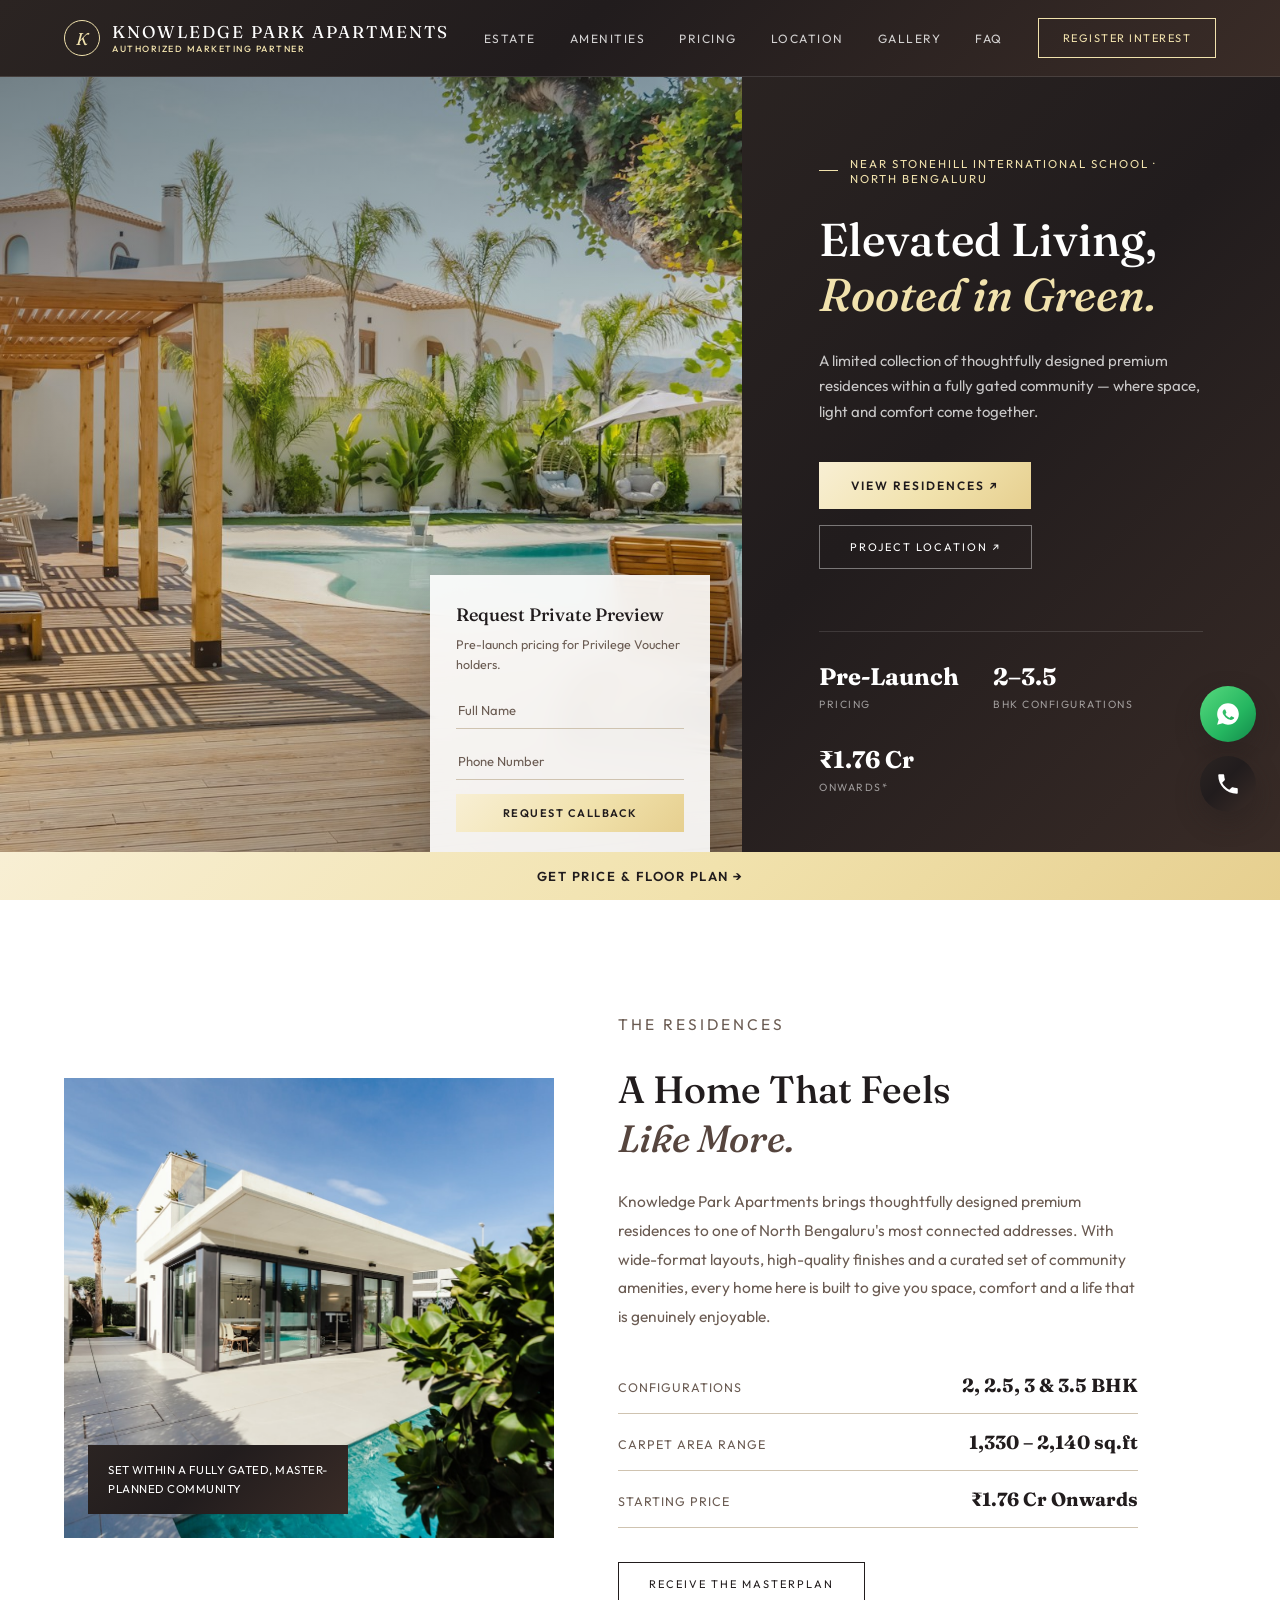
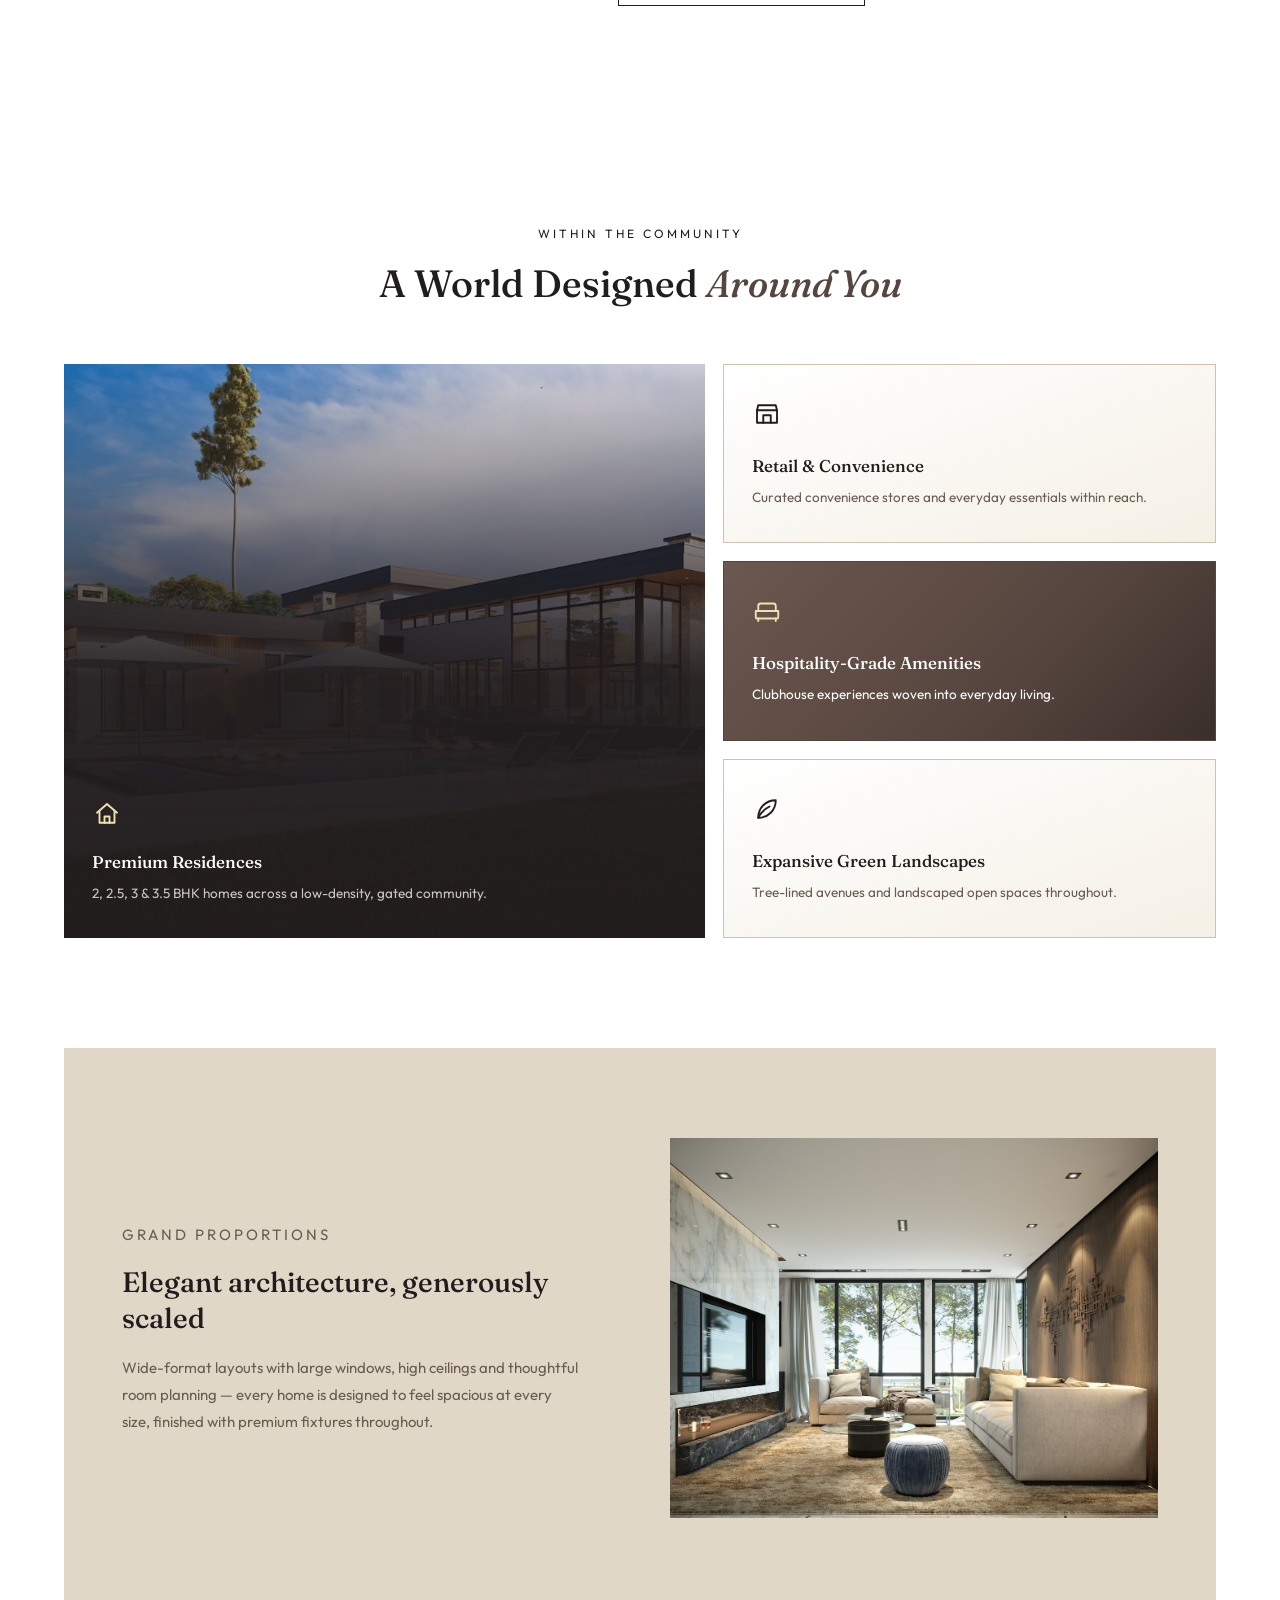
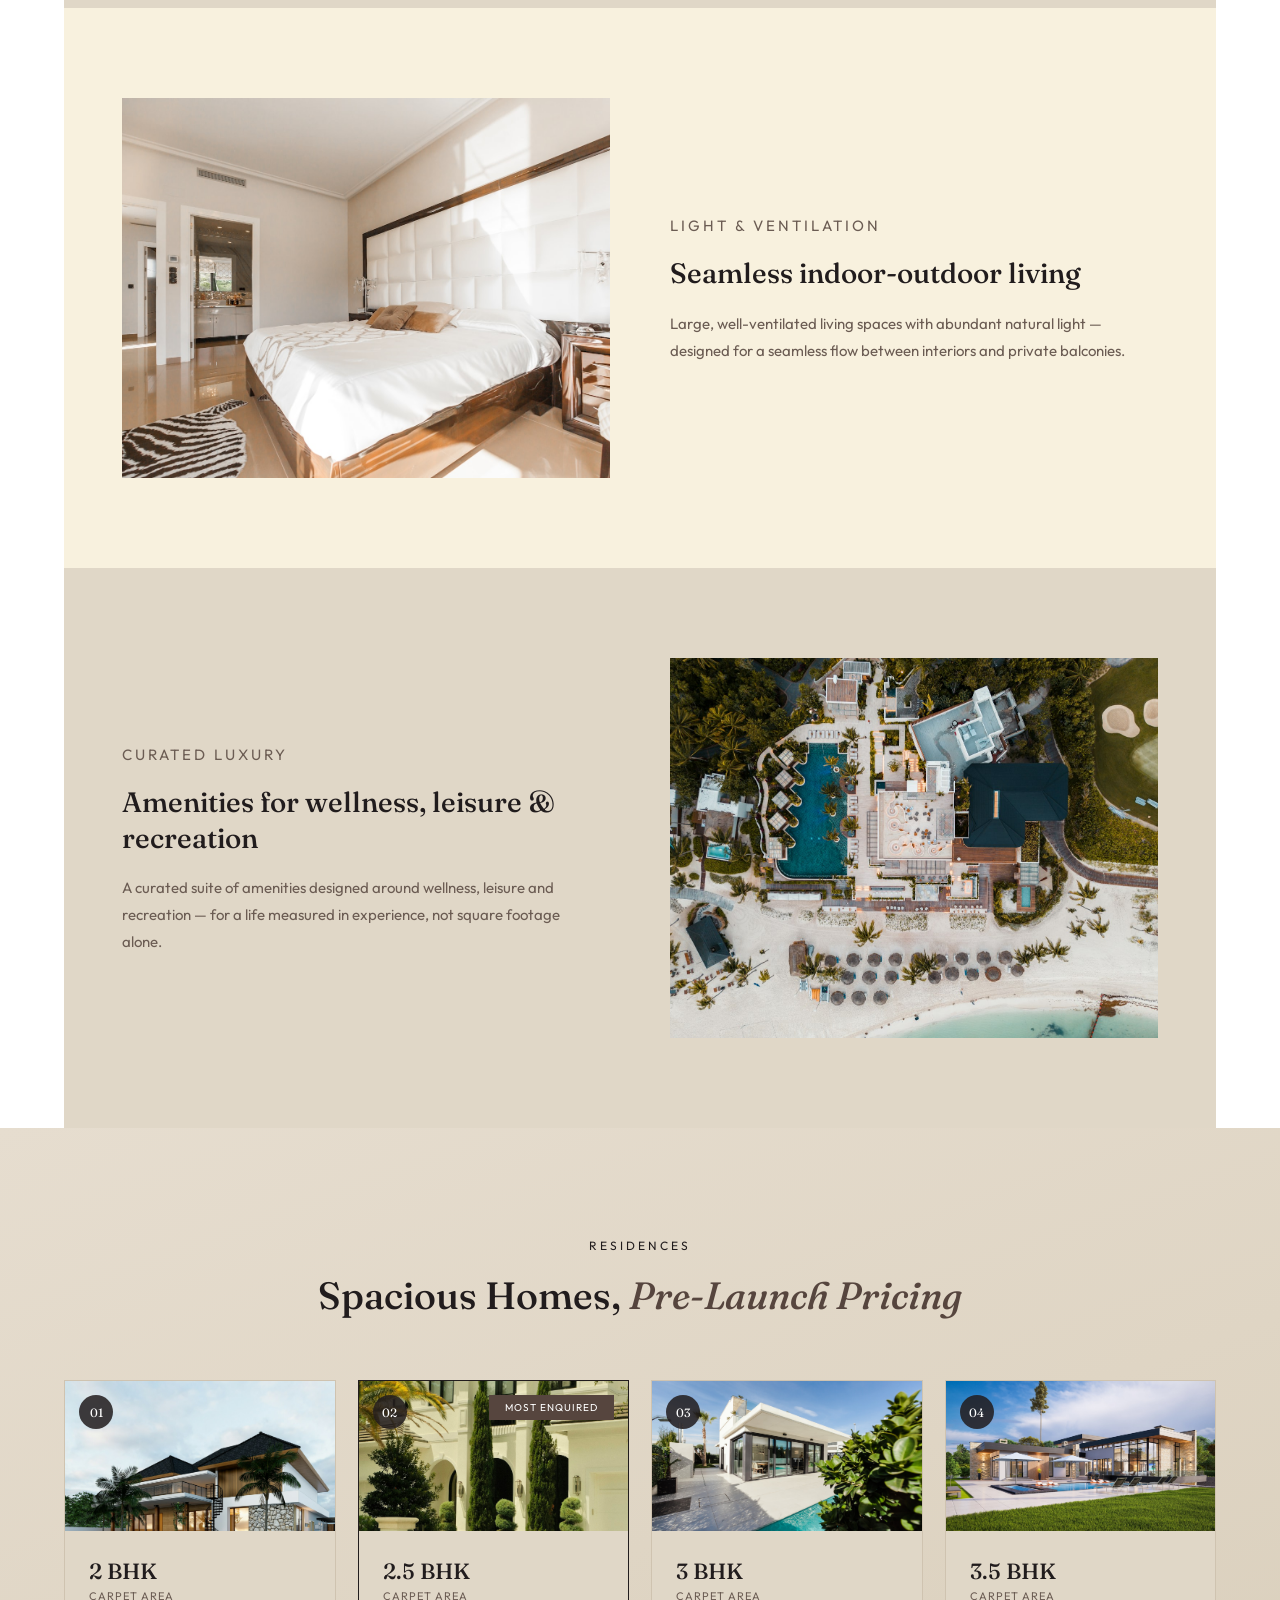
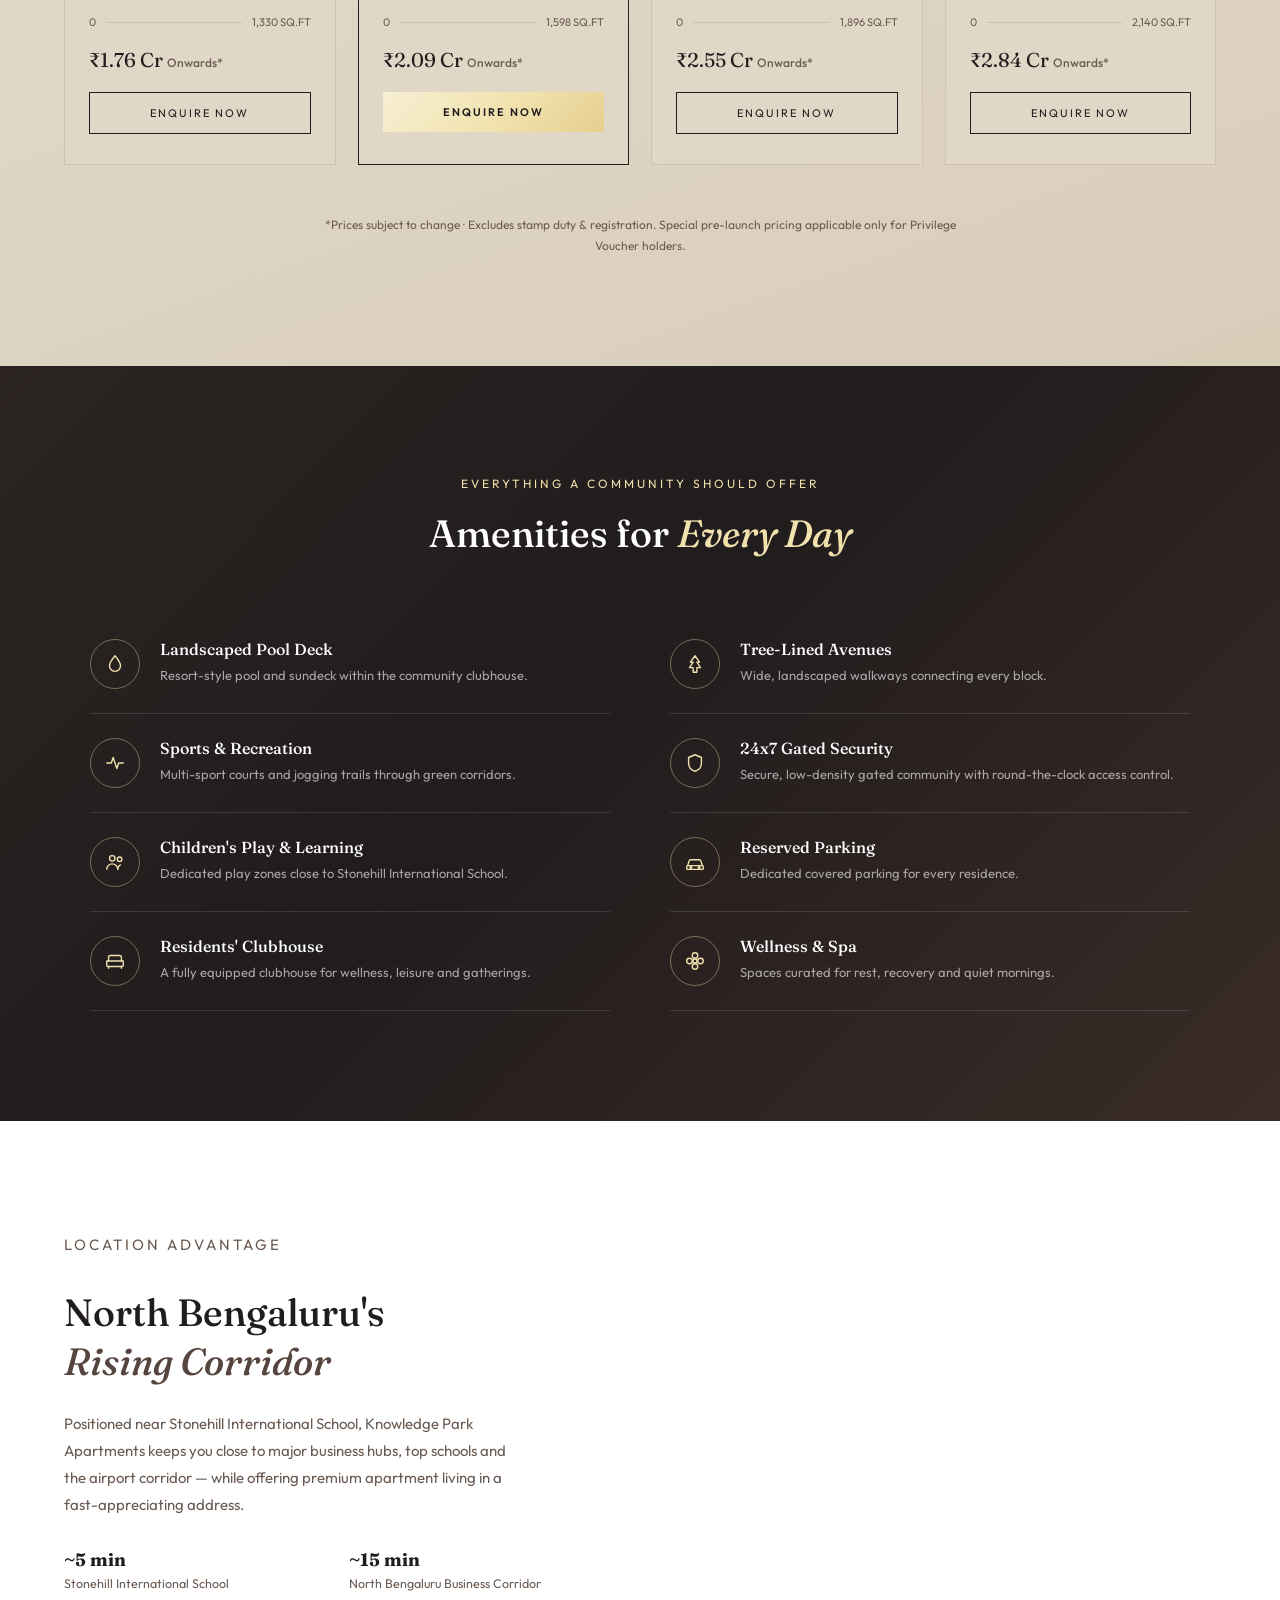
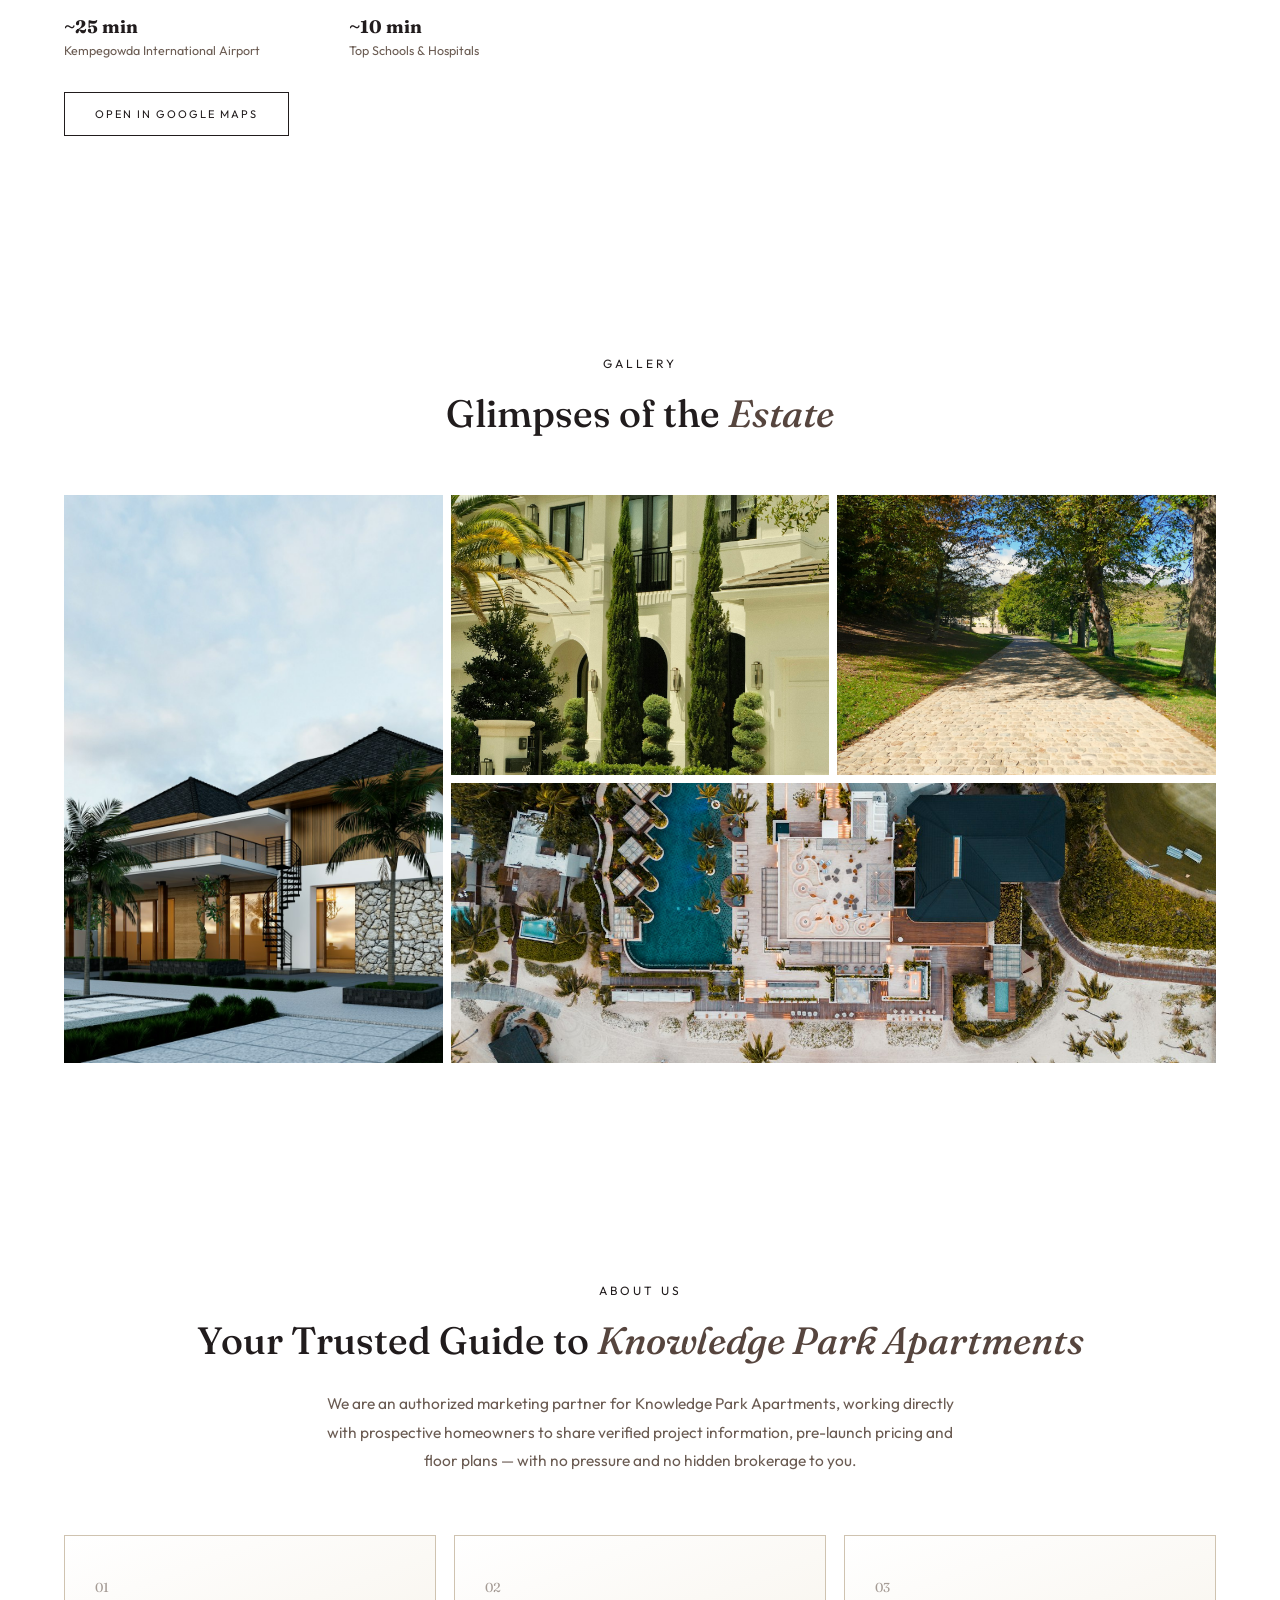
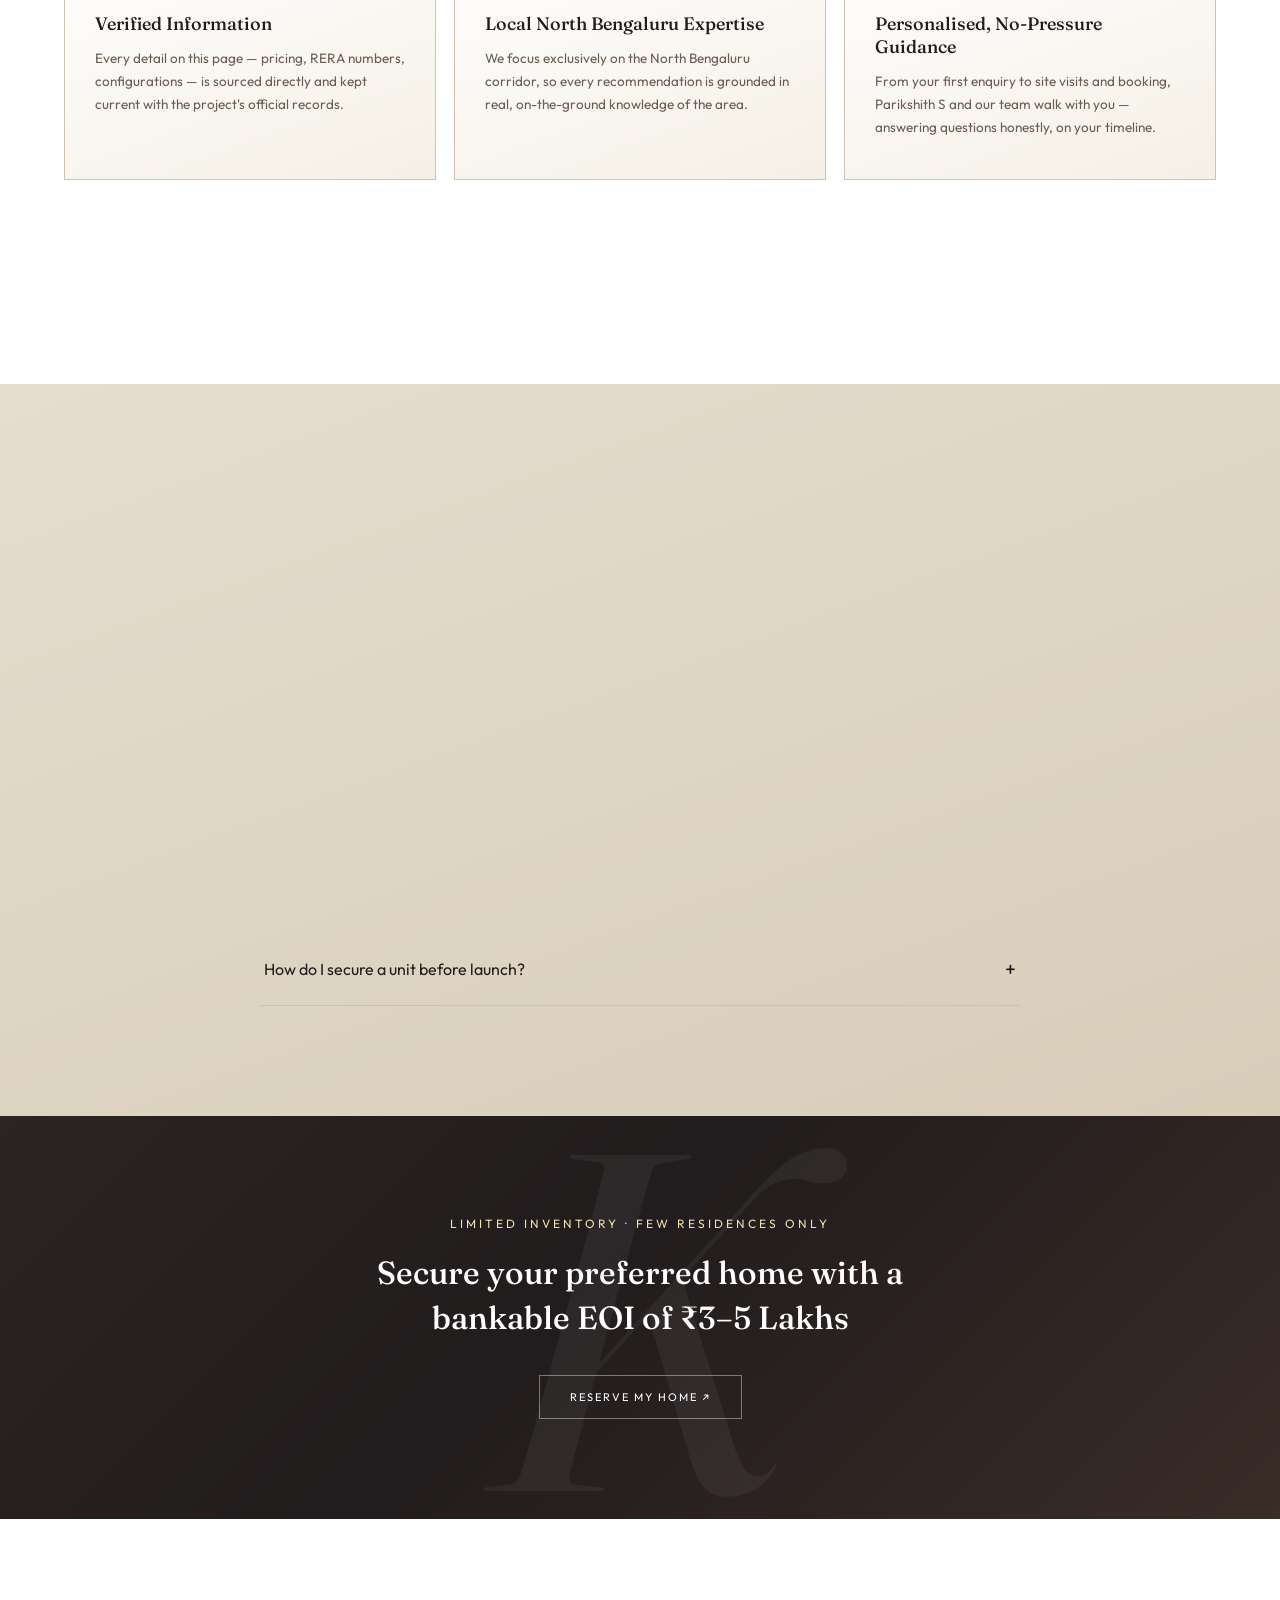
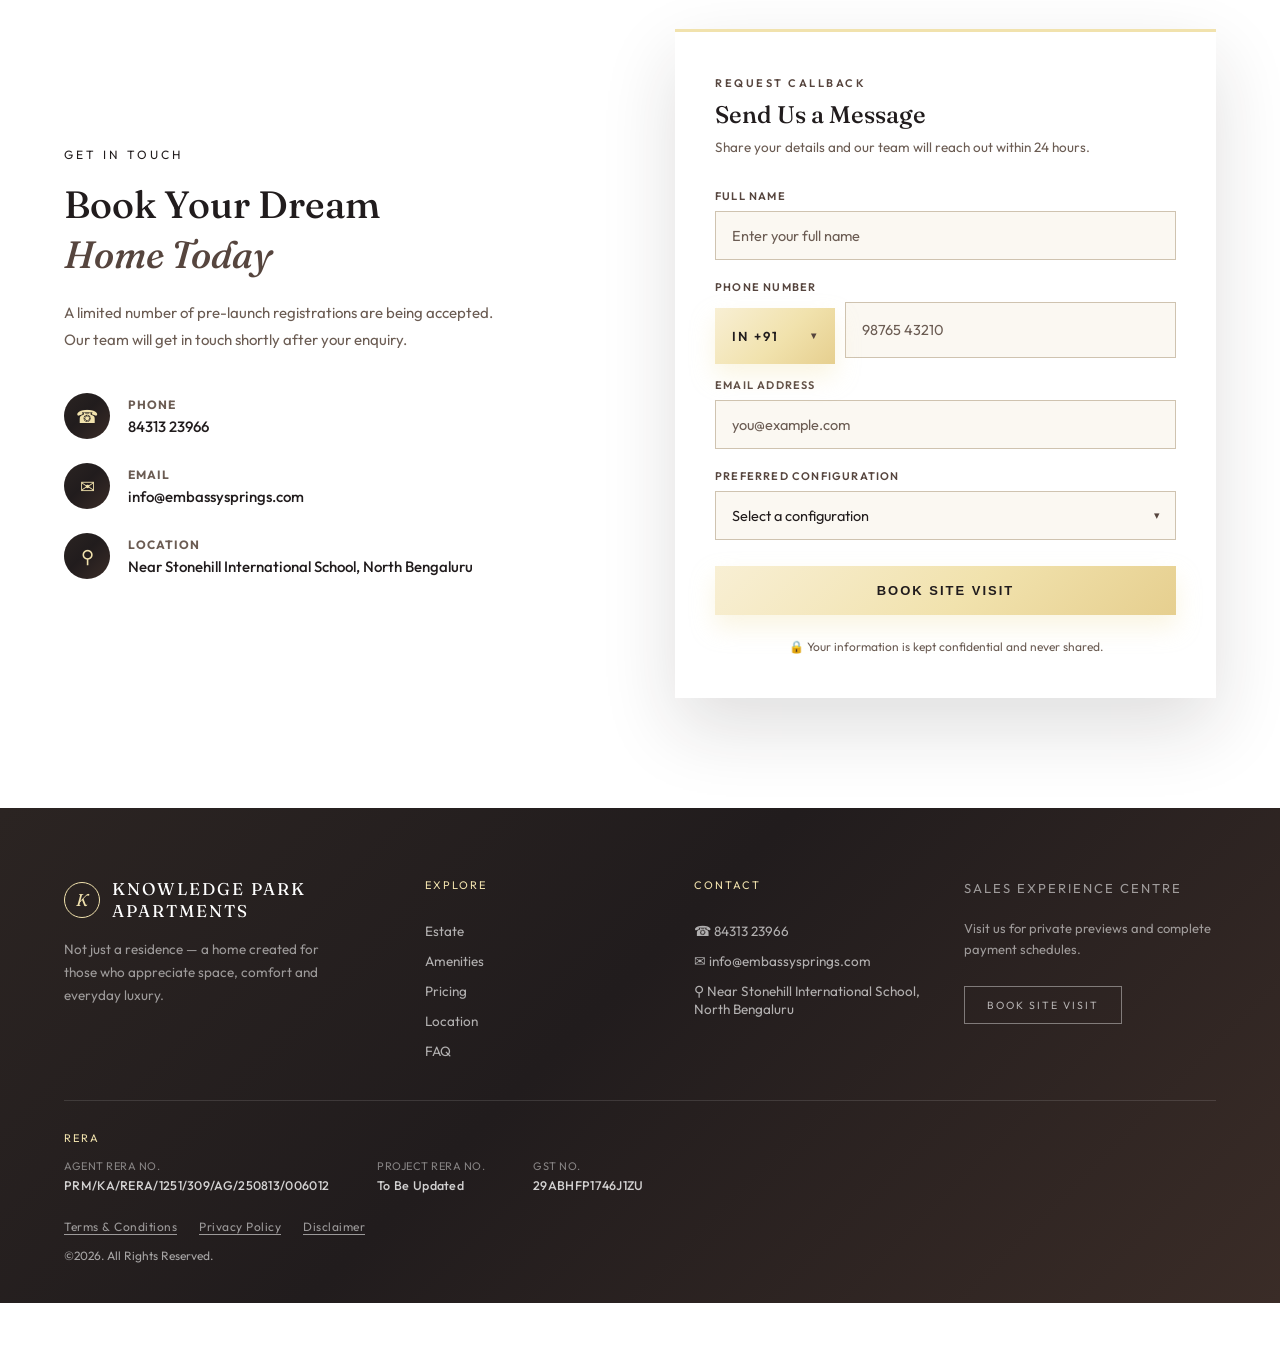
==== commit ba9885a9: "fix" ====
--- a/index.html
+++ b/index.html
@@ -109,7 +109,7 @@
       </div>
     </div>
     <div class="hero-panel">
-      <p class="eyebrow hero-reveal-item"><i class="eyebrow-dash"></i>Near Stonehill International School · North Bengaluru</p>
+      <p class="eyebrow hero-reveal-item"><i class="eyebrow-dash"></i><span>Near Stonehill International School · North Bengaluru</span></p>
       <h1 class="hero-reveal-item">Elevated Living,<br><em>Rooted in Green.</em></h1>
       <p class="hero-sub hero-reveal-item">A limited collection of thoughtfully designed premium residences within a fully gated community — where space, light and comfort come together.</p>
       <div class="hero-btns hero-reveal-item">
--- a/style.css
+++ b/style.css
@@ -31,6 +31,7 @@
 }
 html {
   scroll-behavior: smooth;
+  overflow-x: hidden;
 }
 
 body {
@@ -453,6 +454,9 @@
   color: var(--mustard);
   margin-bottom: 20px;
   text-transform: uppercase;
+}
+.eyebrow span {
+  min-width: 0;
 }
 .eyebrow-dash {
   display: inline-block;
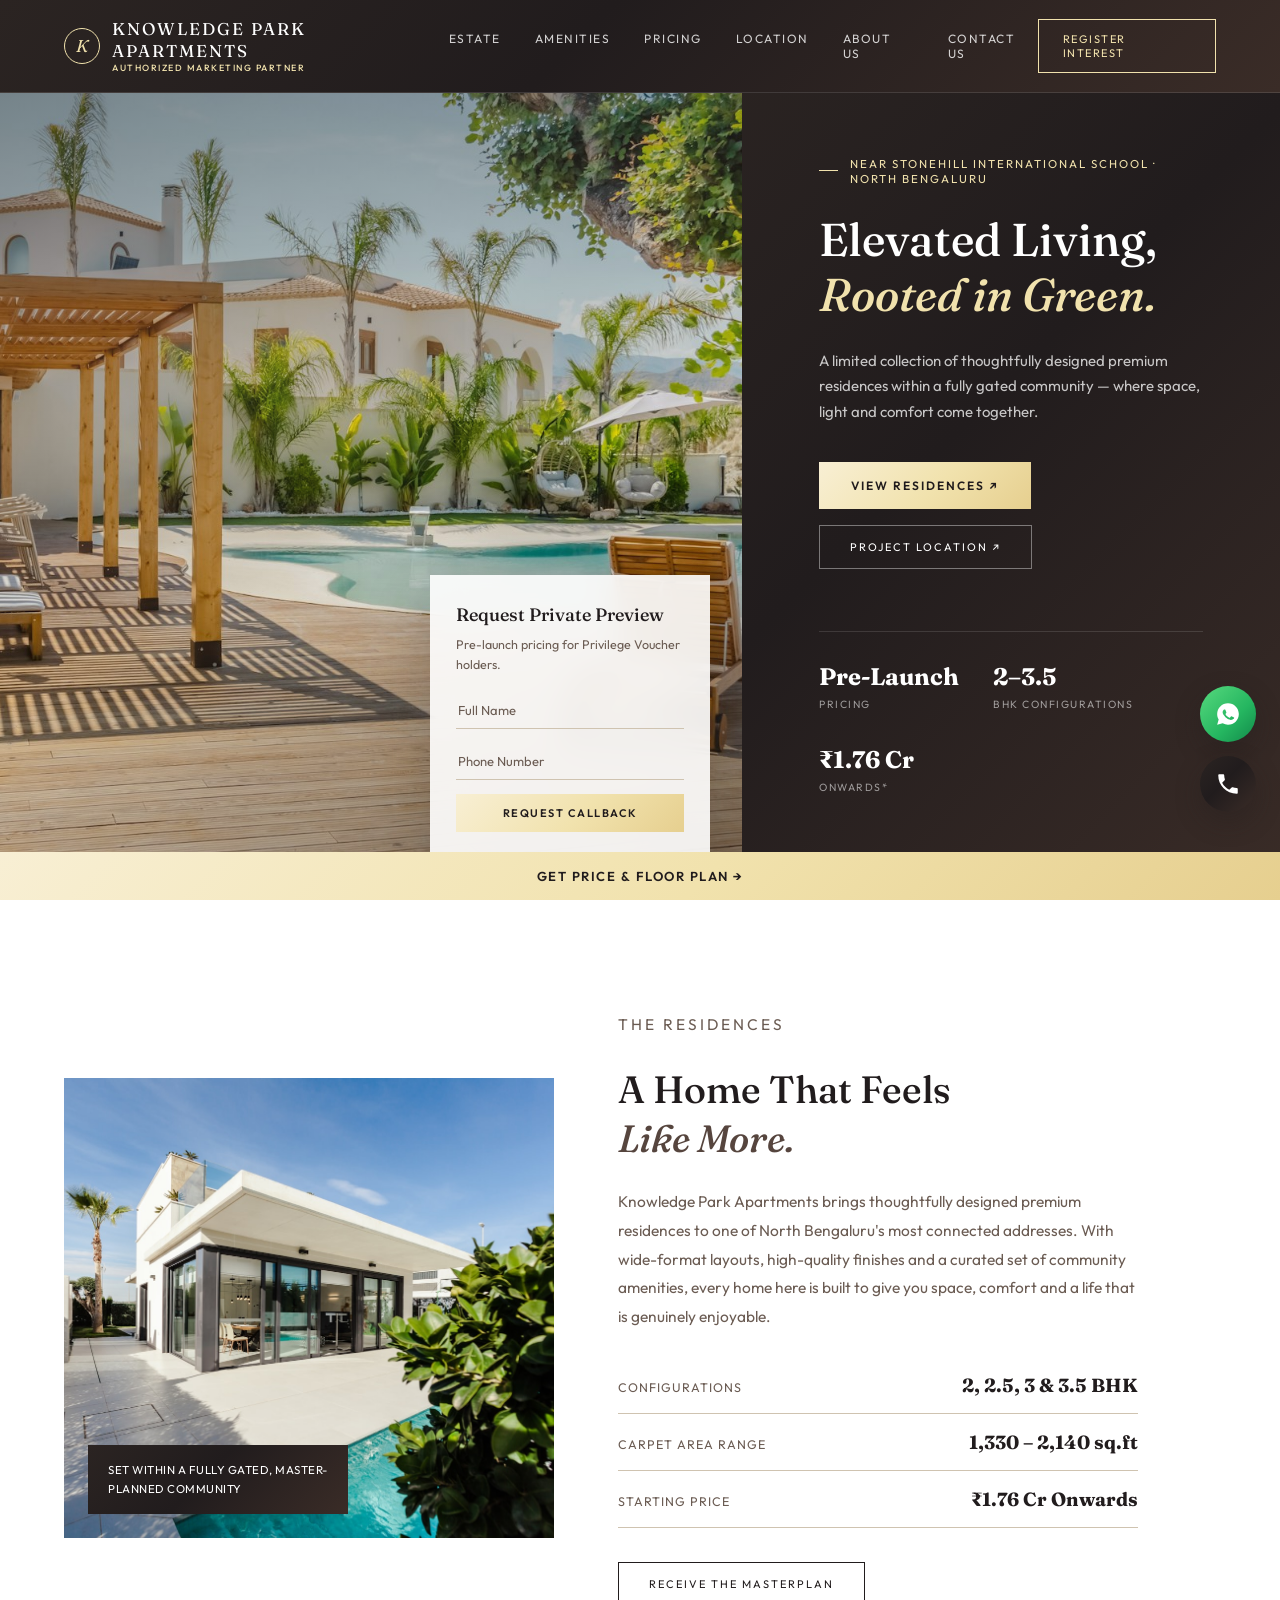
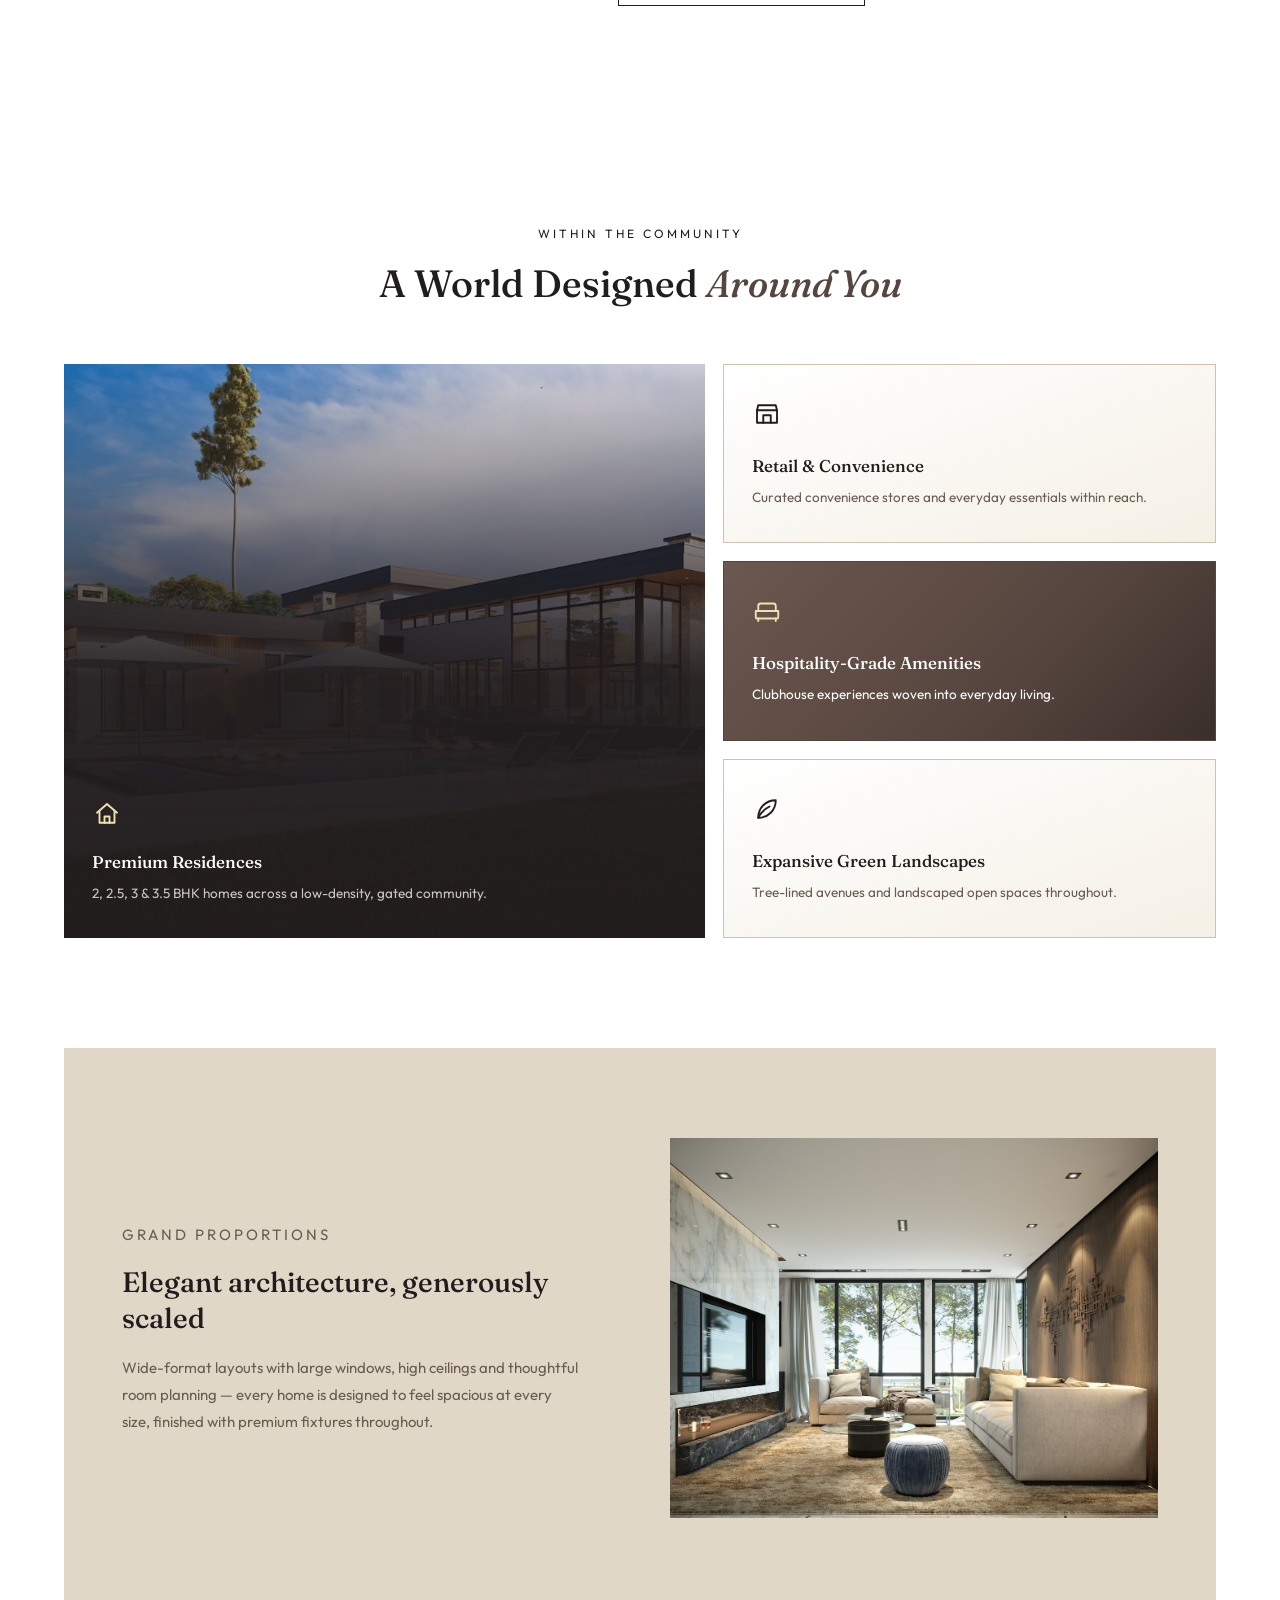
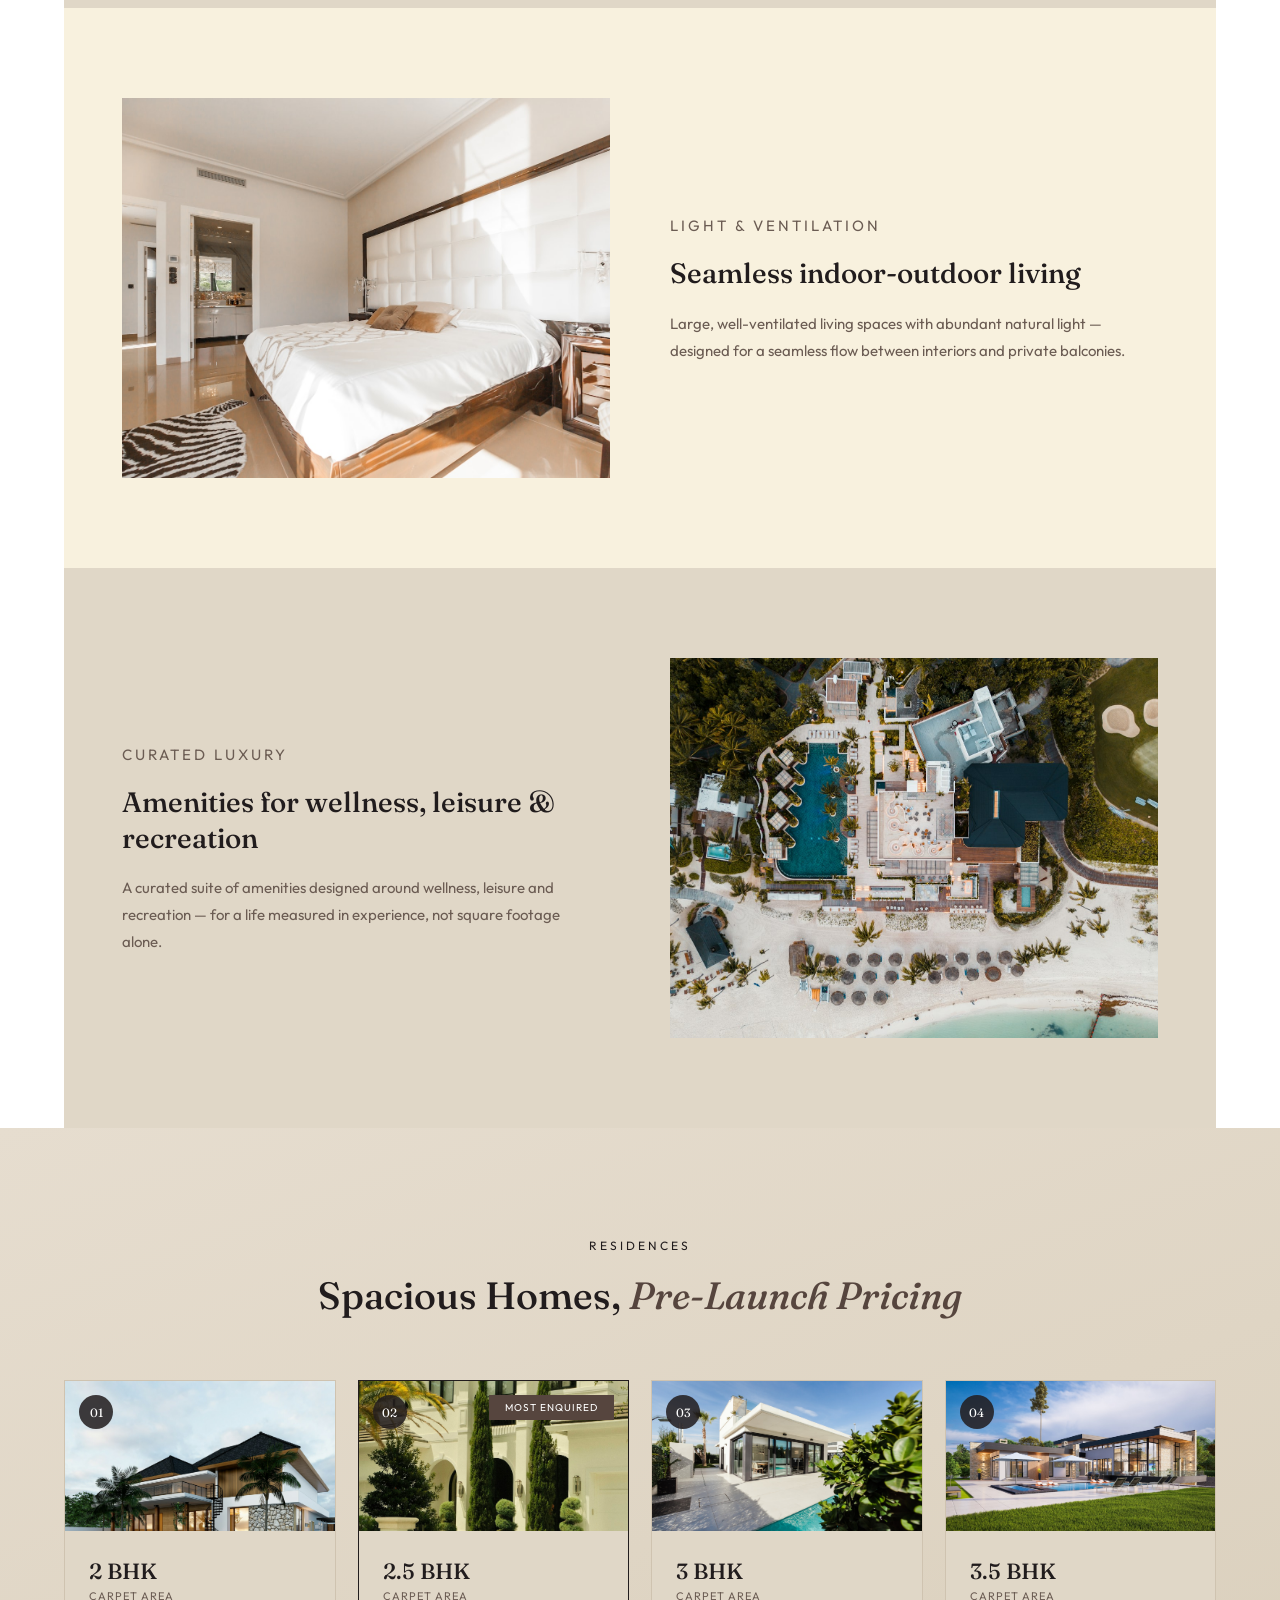
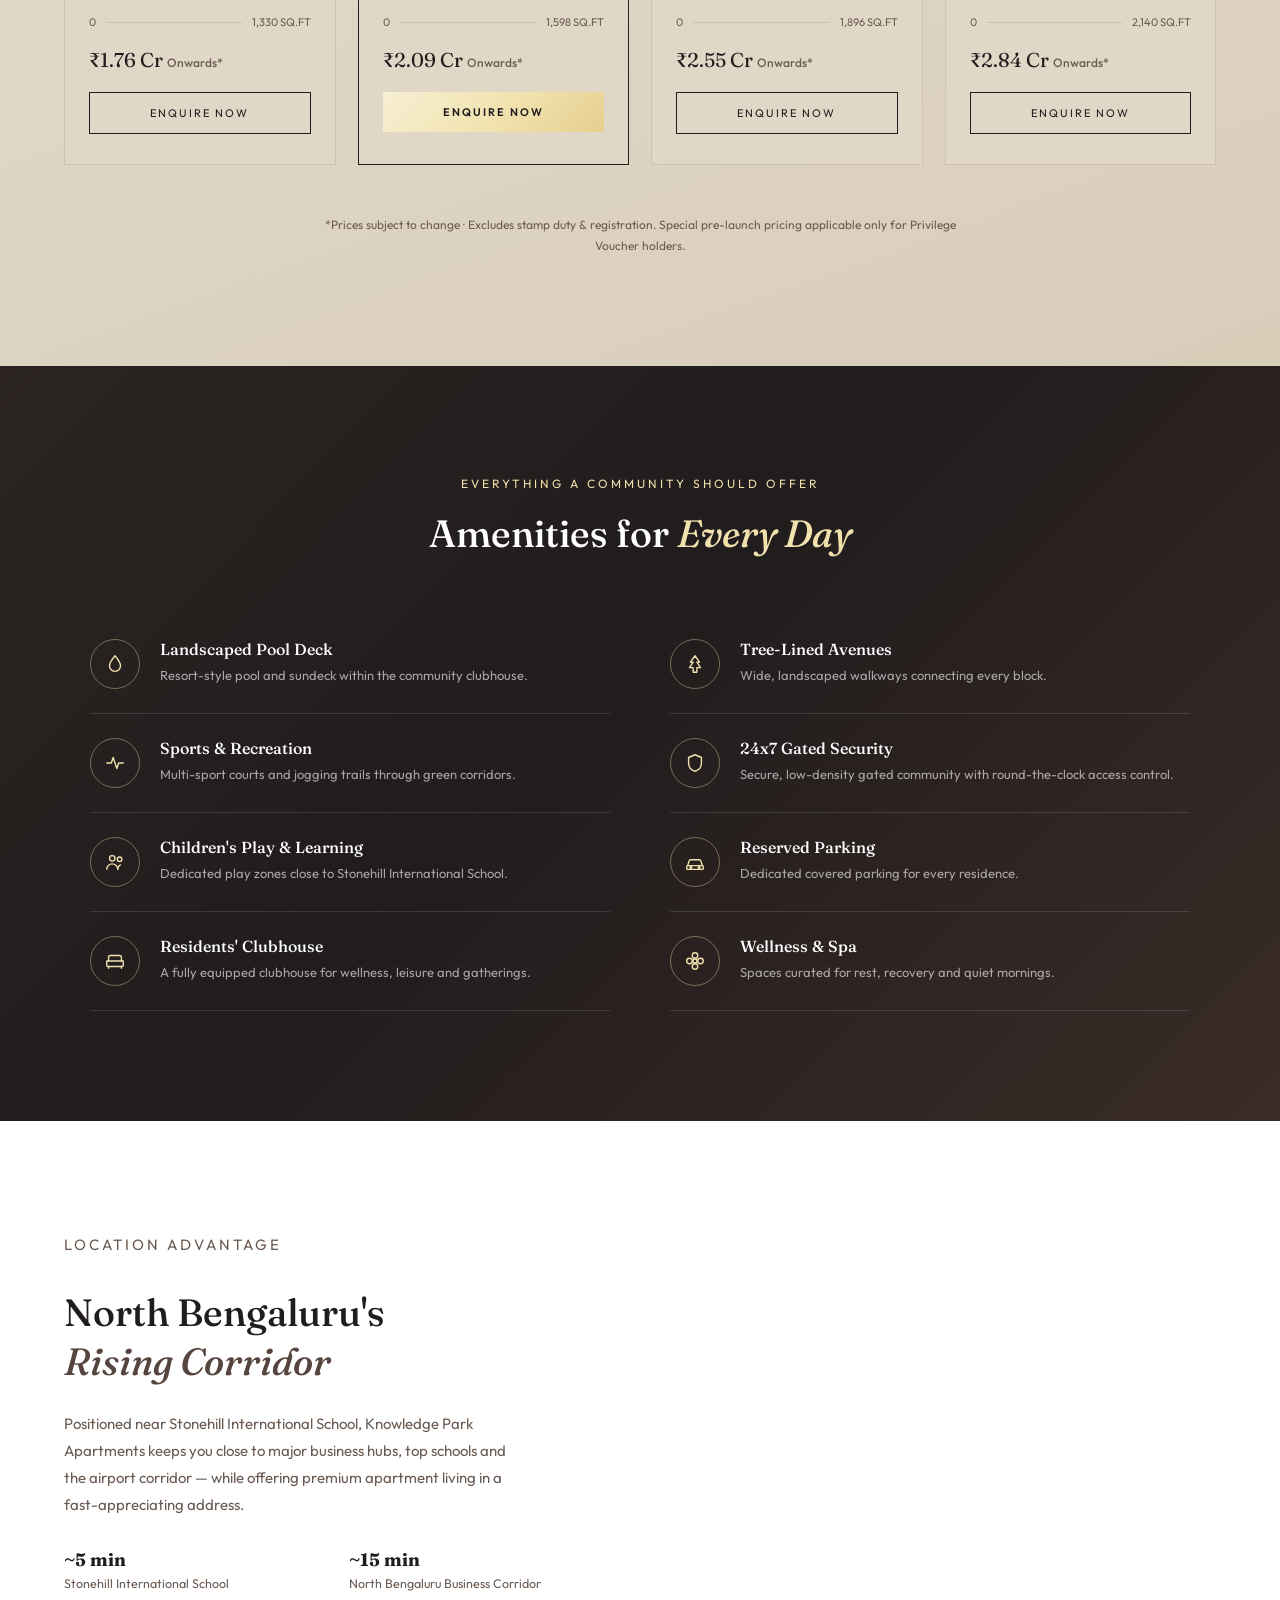
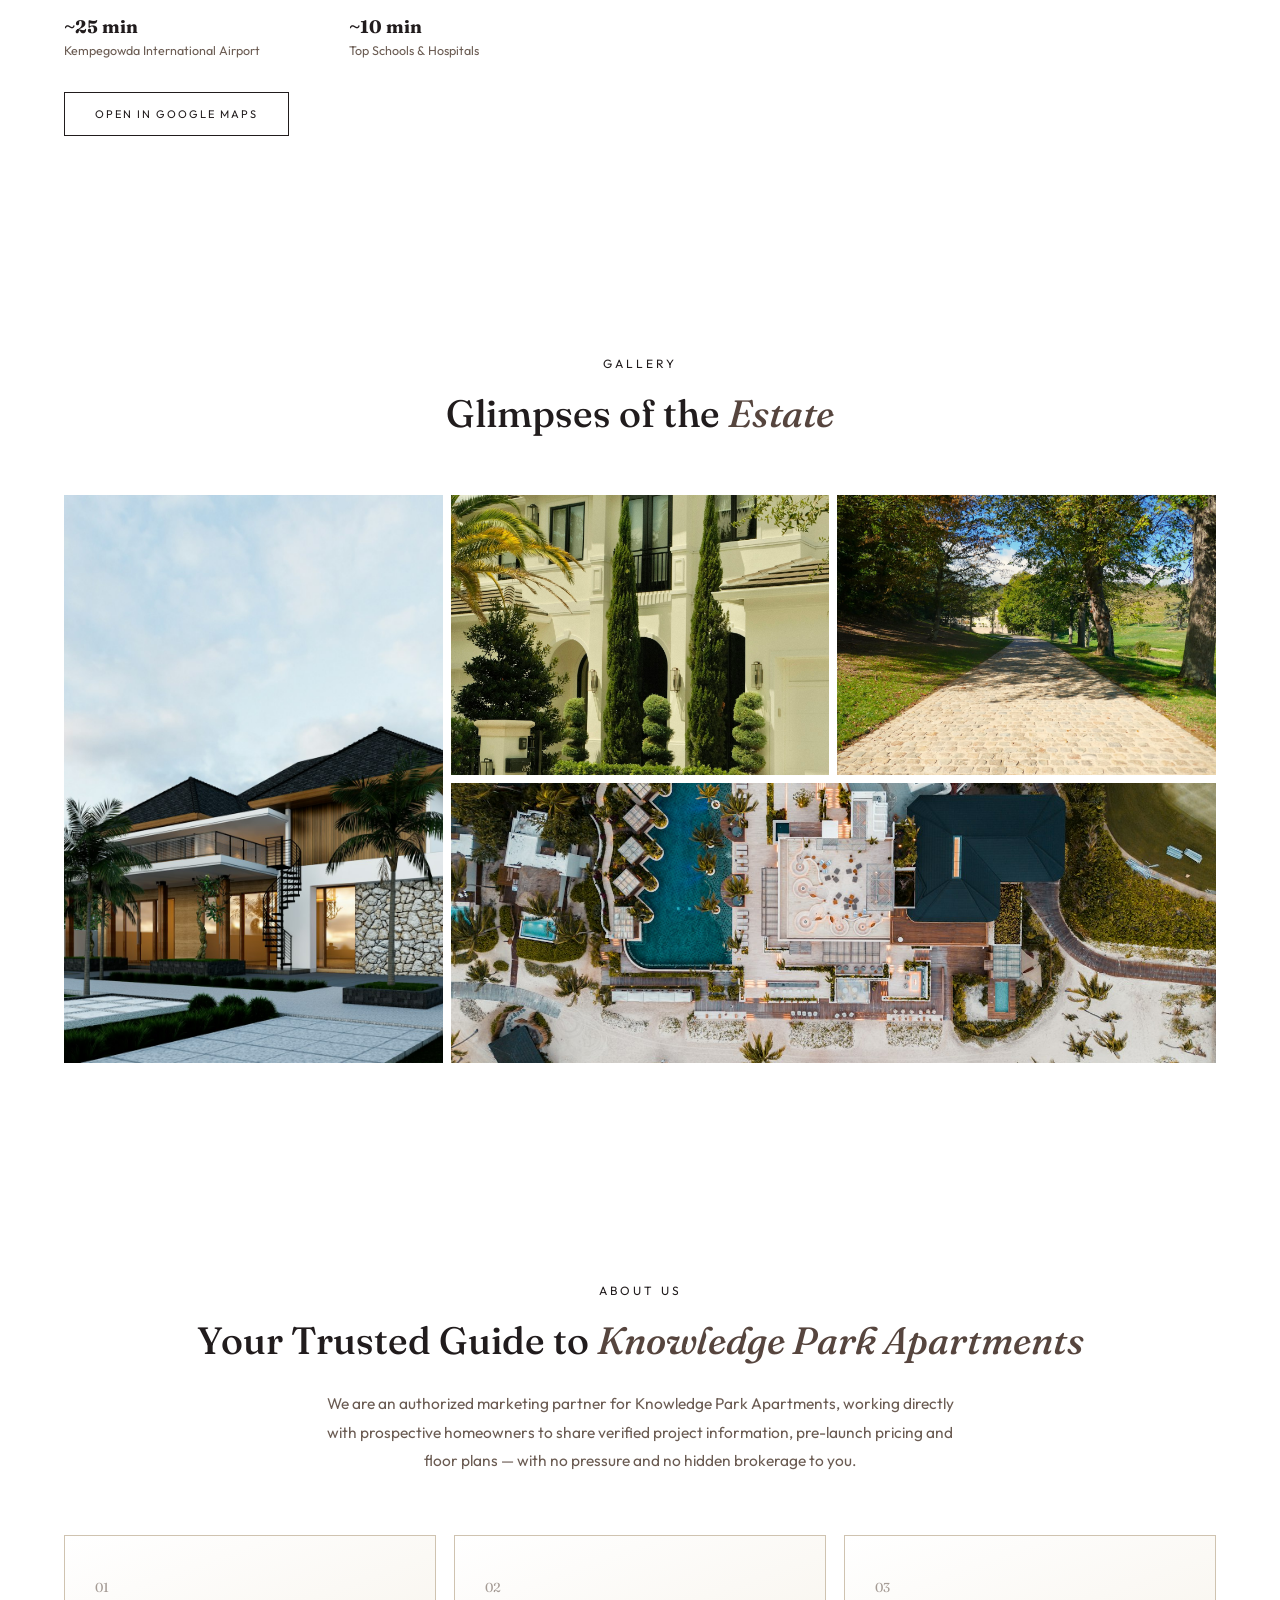
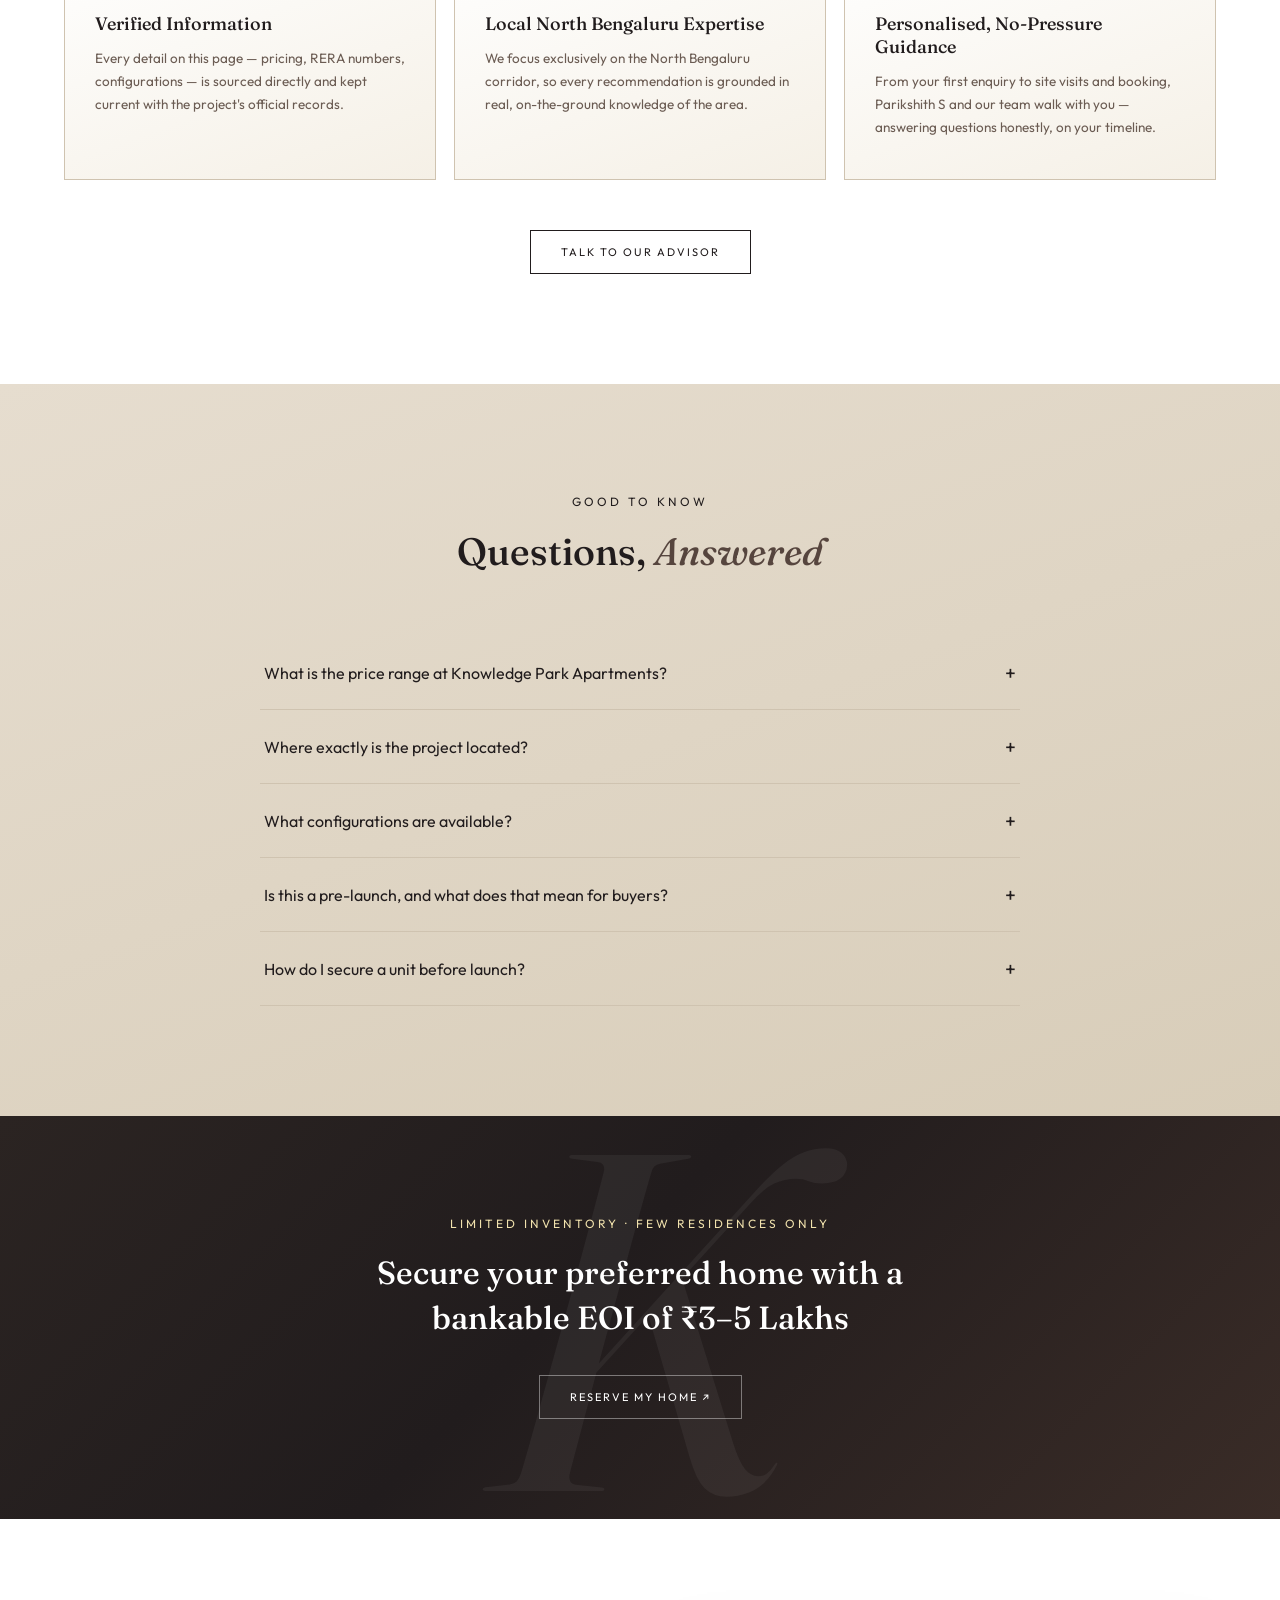
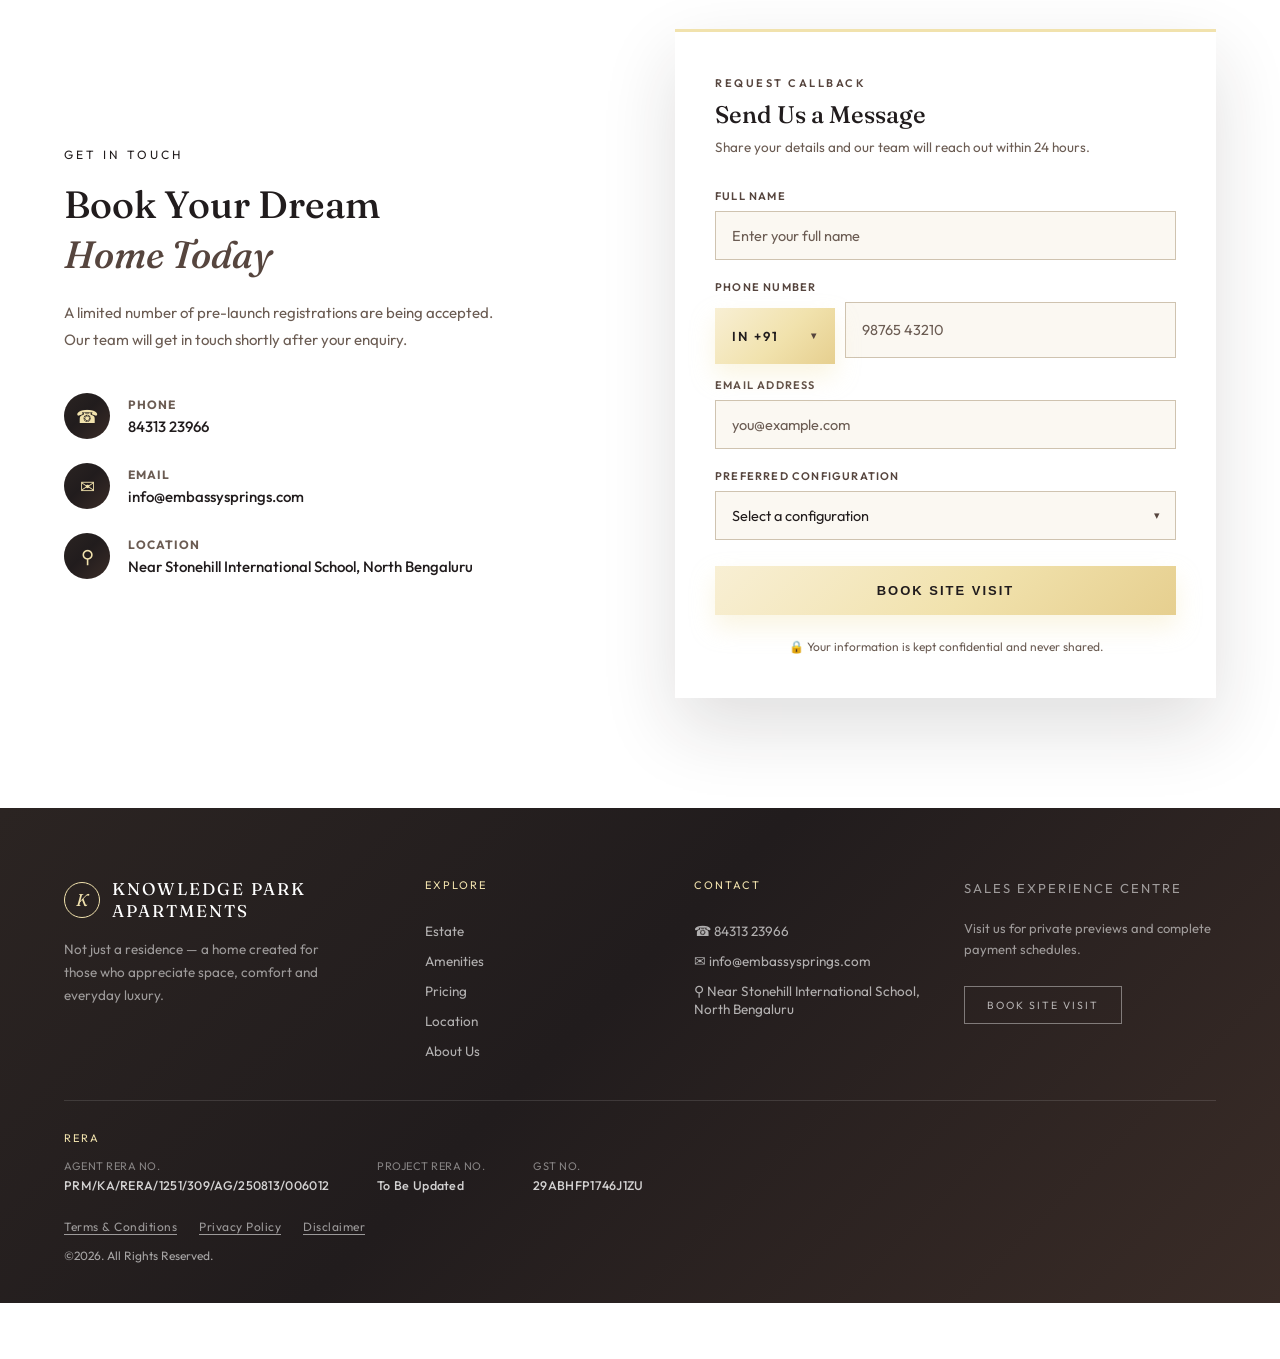
==== commit fed0e31d: "push" ====
--- a/index.html
+++ b/index.html
@@ -73,8 +73,8 @@
       <a href="#amenities">Amenities</a>
       <a href="#pricing">Pricing</a>
       <a href="#location">Location</a>
-      <a href="#gallery">Gallery</a>
-      <a href="#faq">FAQ</a>
+      <a href="#about">About Us</a>
+      <a href="#enquire">Contact Us</a>
     </nav>
     <a href="#enquire" class="nav-cta">Register Interest</a>
     <button class="nav-toggle" aria-label="Open menu">
@@ -88,8 +88,8 @@
     <a href="#amenities">Amenities</a>
     <a href="#pricing">Pricing</a>
     <a href="#location">Location</a>
-    <a href="#gallery">Gallery</a>
-    <a href="#faq">FAQ</a>
+    <a href="#about">About Us</a>
+    <a href="#enquire">Contact Us</a>
     <a href="#enquire" class="btn-gold">Register Interest</a>
   </nav>
 
@@ -470,7 +470,7 @@
         <a href="#amenities">Amenities</a>
         <a href="#pricing">Pricing</a>
         <a href="#location">Location</a>
-        <a href="#faq">FAQ</a>
+        <a href="#about">About Us</a>
       </div>
       <div class="footer-col">
         <p class="footer-heading">Contact</p>
@@ -499,6 +499,58 @@
     </div>
     <p class="copy">©2026. All Rights Reserved.</p>
   </footer>
+
+  <div class="lead-modal" id="leadModal">
+    <div class="lead-modal-backdrop" data-modal-close></div>
+    <div class="lead-modal-card">
+      <button type="button" class="lead-modal-close" aria-label="Close" data-modal-close>&times;</button>
+      <p class="form-kicker">Request Callback</p>
+      <h3 class="form-title">Send Us a Message</h3>
+      <p class="form-subtitle">Share your details and our team will reach out within 24 hours.</p>
+      <form class="enquiry-form" onsubmit="return false;">
+        <div class="field-group">
+          <label for="modalFullName">Full Name</label>
+          <input id="modalFullName" type="text" placeholder="Enter your full name" required>
+        </div>
+        <div class="field-group">
+          <label for="modalPhoneNumber">Phone Number</label>
+          <div class="phone-row">
+            <div class="cc-select">
+              <button type="button" class="cc-trigger" aria-haspopup="listbox" aria-expanded="false">
+                <span class="cc-trigger-text">IN +91</span>
+                <span class="cc-arrow">▾</span>
+              </button>
+              <input type="hidden" name="country_code" value="+91">
+              <div class="cc-dropdown">
+                <input type="text" class="cc-search" placeholder="Search country or code…" autocomplete="off">
+                <ul class="cc-list" role="listbox"></ul>
+              </div>
+            </div>
+            <input id="modalPhoneNumber" type="tel" placeholder="98765 43210" required>
+          </div>
+        </div>
+        <div class="field-group">
+          <label for="modalEmailAddress">Email Address</label>
+          <input id="modalEmailAddress" type="email" placeholder="you@example.com" required>
+        </div>
+        <div class="field-group">
+          <label for="modalConfiguration">Preferred Configuration</label>
+          <div class="select-wrap">
+            <select id="modalConfiguration">
+              <option value="">Select a configuration</option>
+              <option>2 BHK — From ₹1.76 Cr</option>
+              <option>2.5 BHK — From ₹2.09 Cr</option>
+              <option>3 BHK — From ₹2.55 Cr</option>
+              <option>3.5 BHK — From ₹2.84 Cr</option>
+              <option>Not Decided Yet</option>
+            </select>
+          </div>
+        </div>
+        <button type="submit">Book Site Visit</button>
+        <p class="form-privacy">🔒 Your information is kept confidential and never shared.</p>
+      </form>
+    </div>
+  </div>
 
   <div class="floating-actions">
     <a href="https://wa.me/918431323966" target="_blank" rel="noopener" class="floating-btn whatsapp" aria-label="Chat on WhatsApp">
--- a/style.css
+++ b/style.css
@@ -1495,6 +1495,73 @@
   margin-top: 4px;
 }
 
+/* Lead capture modal */
+.lead-modal {
+  position: fixed;
+  inset: 0;
+  z-index: 500;
+  display: flex;
+  align-items: center;
+  justify-content: center;
+  padding: 24px;
+  opacity: 0;
+  visibility: hidden;
+  transition: opacity 0.35s ease, visibility 0.35s ease;
+}
+.lead-modal.open {
+  opacity: 1;
+  visibility: visible;
+}
+.lead-modal-backdrop {
+  position: absolute;
+  inset: 0;
+  background: rgba(33, 28, 29, 0.72);
+}
+.lead-modal-card {
+  position: relative;
+  background: #fff;
+  border-top: 3px solid var(--mustard);
+  width: 100%;
+  max-width: 440px;
+  max-height: 90vh;
+  overflow-y: auto;
+  padding: 44px 40px;
+  box-shadow: 0 40px 90px rgba(33, 28, 29, 0.4);
+  transform: translateY(16px) scale(0.98);
+  transition: transform 0.35s ease;
+}
+.lead-modal.open .lead-modal-card {
+  transform: translateY(0) scale(1);
+}
+.lead-modal-close {
+  position: absolute;
+  top: 16px;
+  right: 16px;
+  width: 34px;
+  height: 34px;
+  border: 1px solid var(--border);
+  background: #fbf8f2;
+  color: var(--charcoal);
+  font-size: 20px;
+  line-height: 1;
+  display: flex;
+  align-items: center;
+  justify-content: center;
+  cursor: pointer;
+  transition: background 0.25s ease, color 0.25s ease, border-color 0.25s ease;
+}
+.lead-modal-close:hover {
+  background: var(--grad-dark);
+  color: #fff;
+  border-color: var(--forest);
+}
+body.modal-open {
+  overflow: hidden;
+}
+@media (max-width: 600px) {
+  .lead-modal-card { padding: 34px 24px; }
+}
+
 /* Footer */
 footer {
   background: var(--grad-dark);
